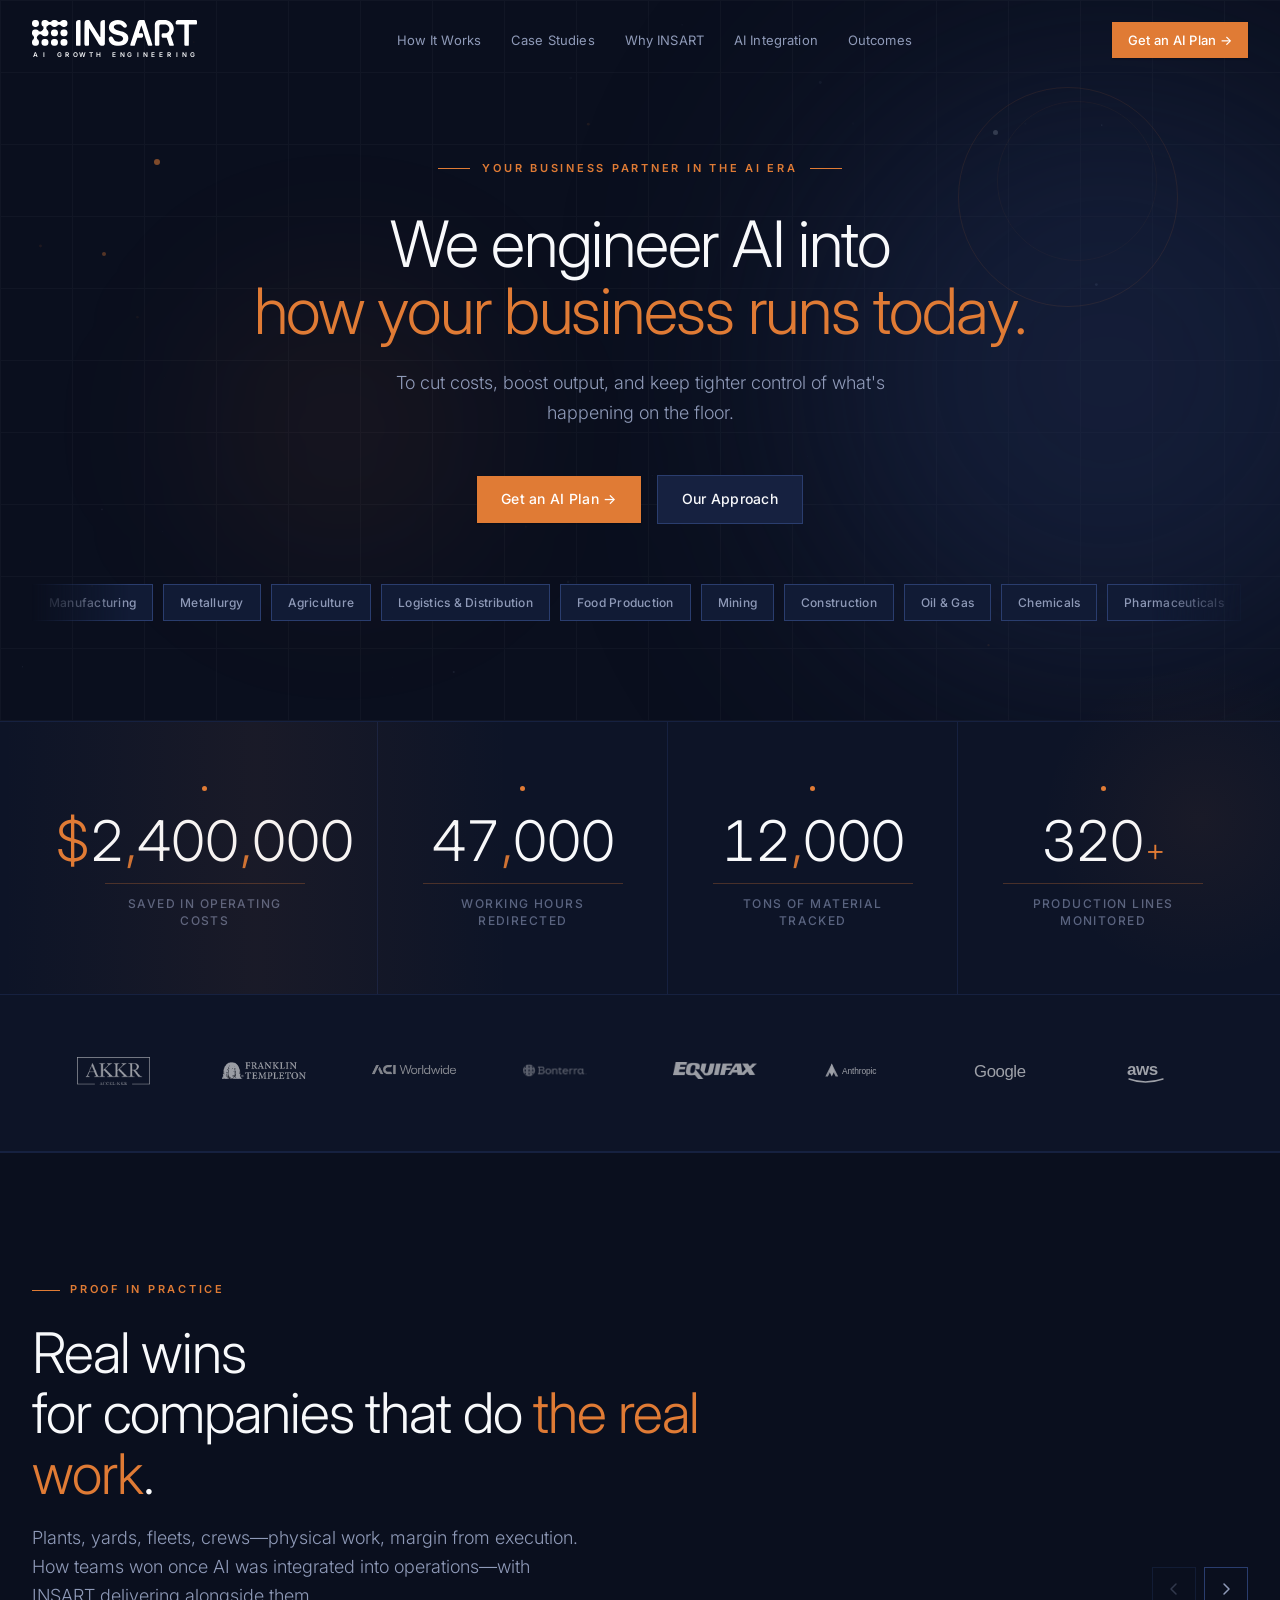
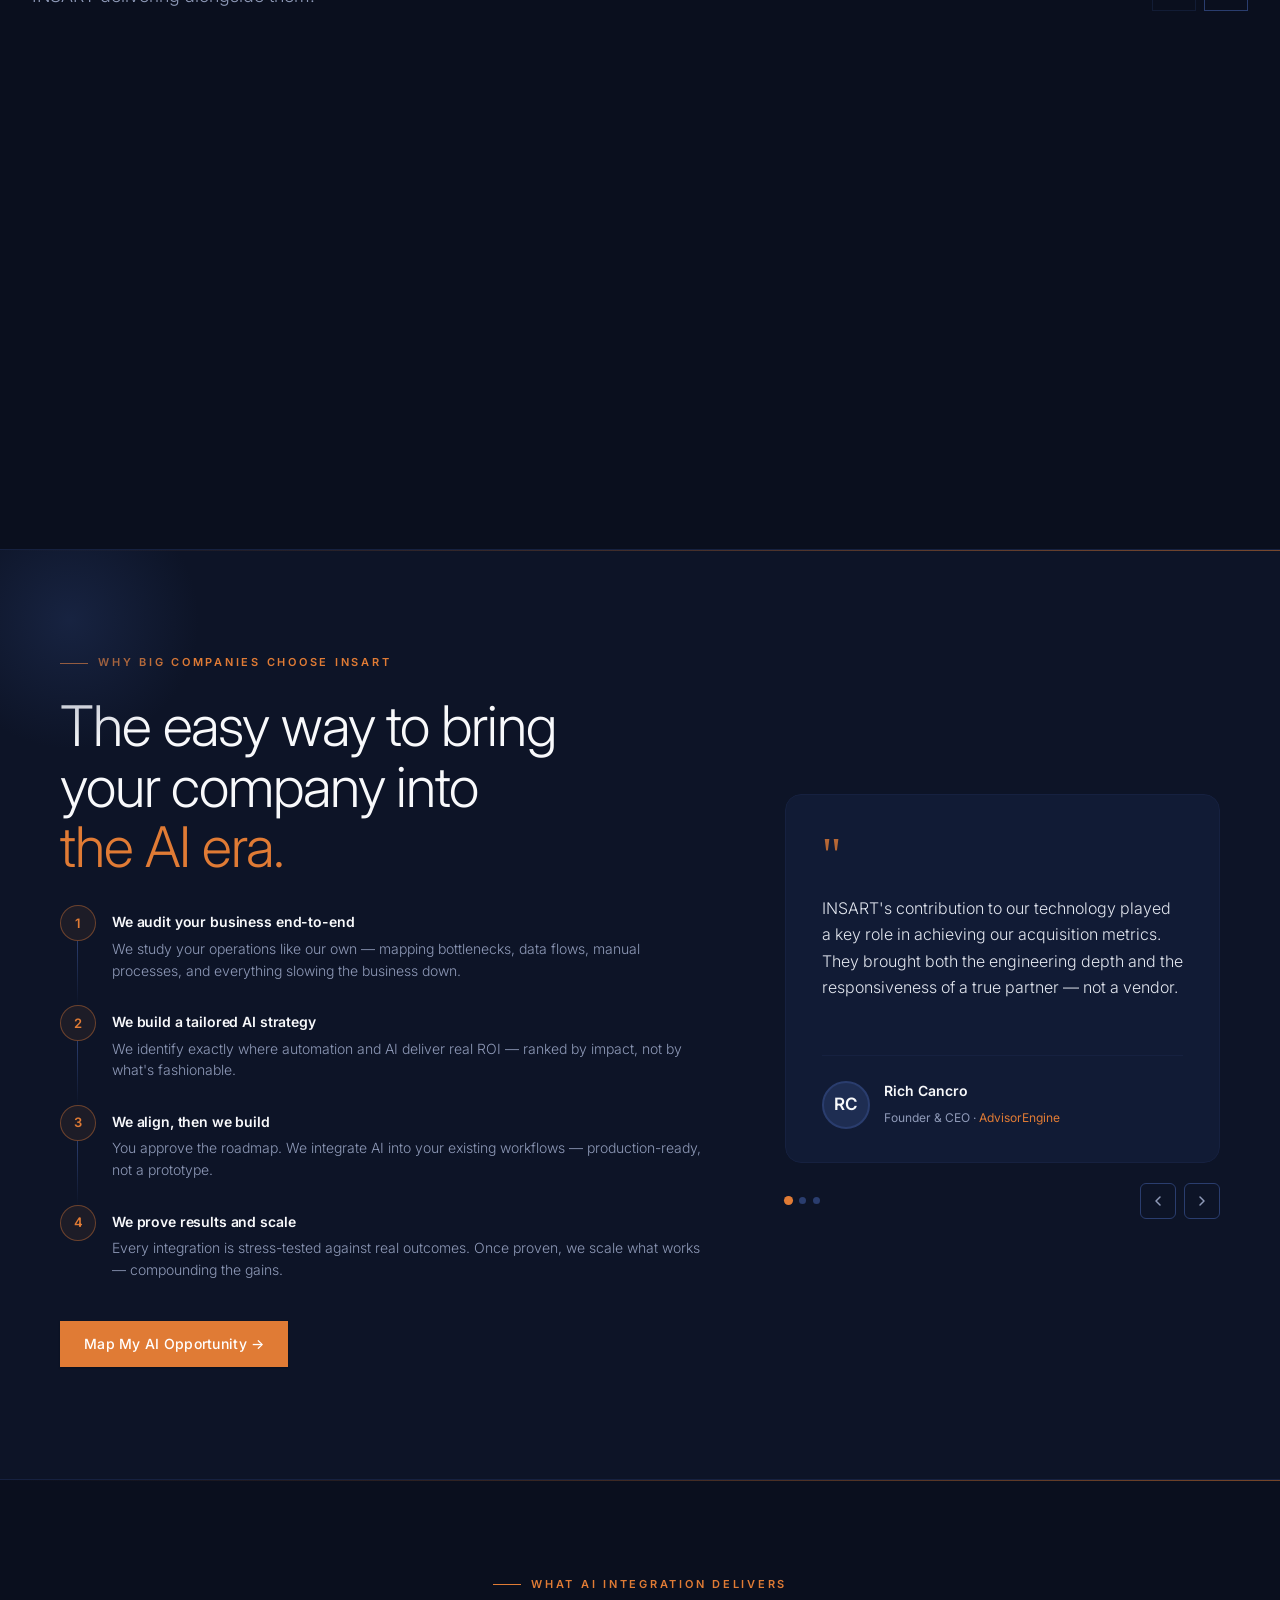
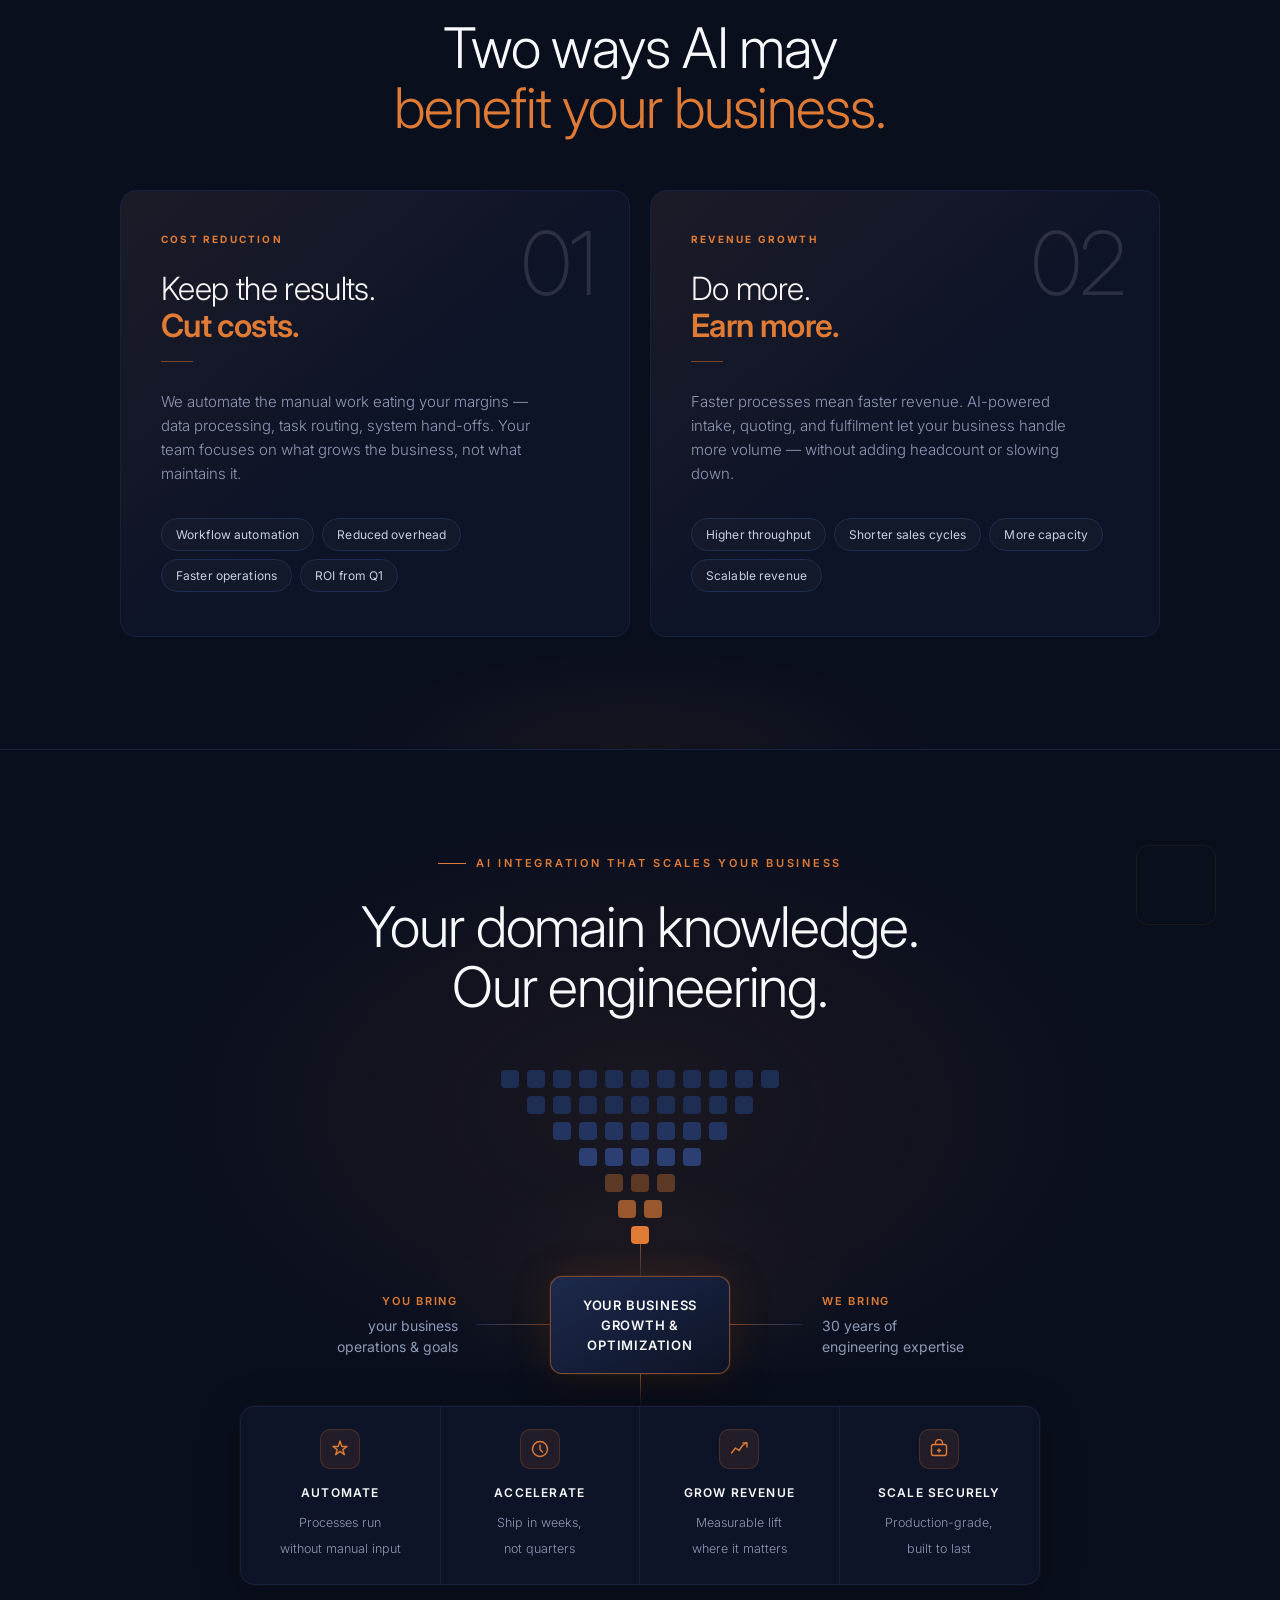
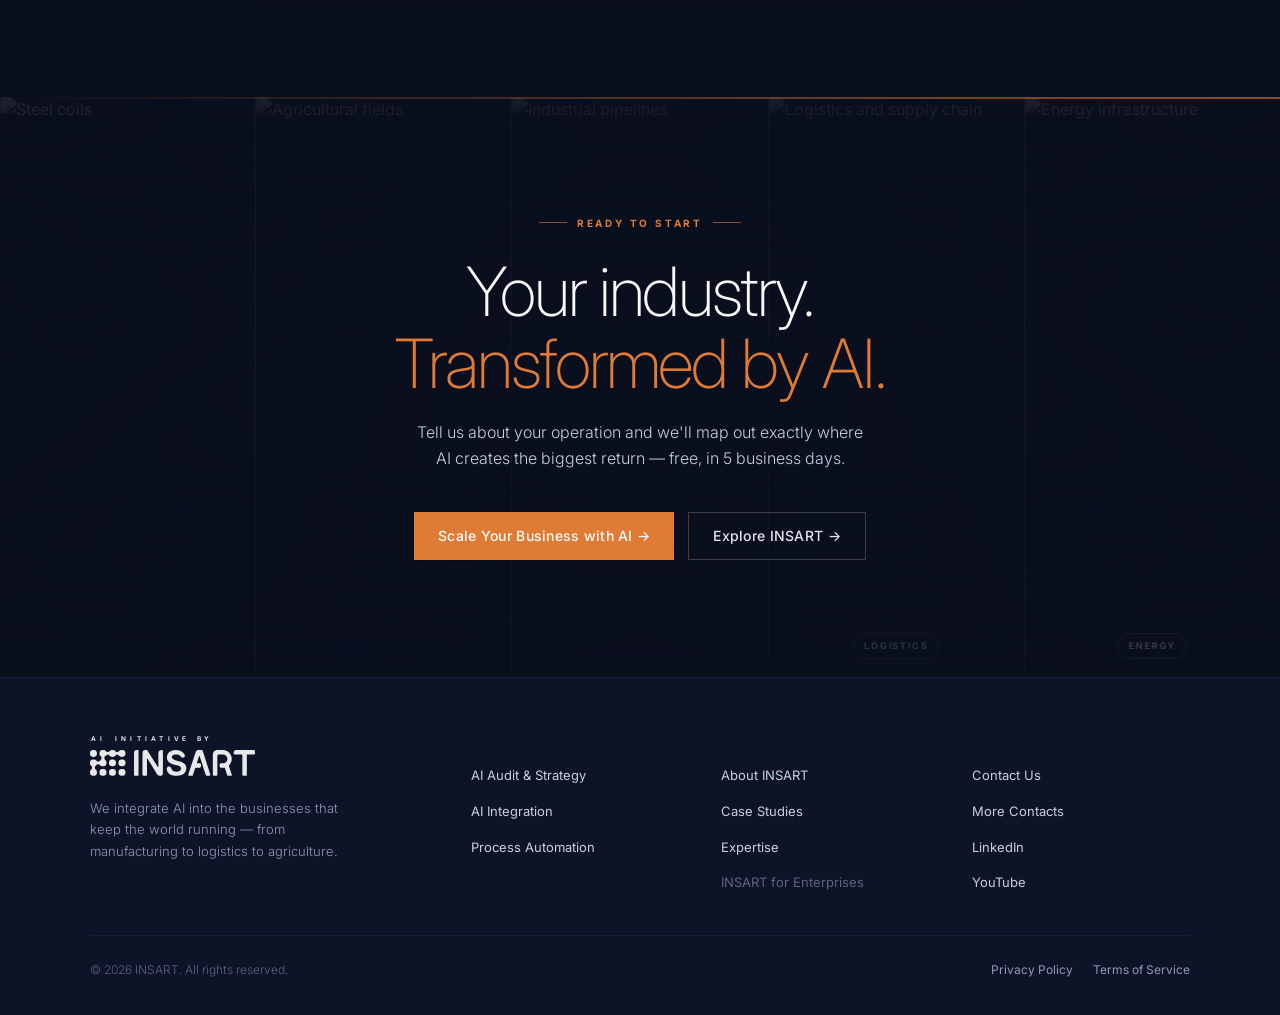
==== index.html @ f6f26511 "Point canonical, Open Graph, Twitter, and llms.txt URLs at Vercel production. Co-authored-by: Cursor" ====
<!DOCTYPE html>
<html lang="en">
<head>
  <meta charset="UTF-8"/>
  <meta name="viewport" content="width=device-width,initial-scale=1.0,viewport-fit=cover"/>
  <meta name="description" content="INSART AI Growth Engineering identifies exactly where AI pays for itself in your operation and builds it. Free 4-page proposal in 5 business days."/>
  <title>INSART AI Growth Engineering — AI Integration for Industrial Businesses</title>
  <!-- Social / SEO: canonical and og:image match current production host (update if you add a custom domain). -->
  <link rel="canonical" href="https://ai-practice-kohl.vercel.app/"/>
  <meta name="theme-color" content="#0a0f1e"/>
  <meta property="og:type" content="website"/>
  <meta property="og:site_name" content="INSART"/>
  <meta property="og:locale" content="en_US"/>
  <meta property="og:url" content="https://ai-practice-kohl.vercel.app/"/>
  <meta property="og:title" content="INSART AI Growth Engineering — AI Integration for Industrial Businesses"/>
  <meta property="og:description" content="INSART AI Growth Engineering identifies exactly where AI pays for itself in your operation and builds it. Free 4-page proposal in 5 business days."/>
  <meta property="og:image" content="https://ai-practice-kohl.vercel.app/og-ai-practice.png"/>
  <meta property="og:image:width" content="1200"/>
  <meta property="og:image:height" content="630"/>
  <meta property="og:image:alt" content="INSART AI Growth Engineering — industrial AI integration"/>
  <meta name="twitter:card" content="summary_large_image"/>
  <meta name="twitter:site" content="@insart_io"/>
  <meta name="twitter:title" content="INSART AI Growth Engineering — AI Integration for Industrial Businesses"/>
  <meta name="twitter:description" content="INSART AI Growth Engineering identifies exactly where AI pays for itself in your operation and builds it. Free 4-page proposal in 5 business days."/>
  <meta name="twitter:image" content="https://ai-practice-kohl.vercel.app/og-ai-practice.png"/>
  <meta name="twitter:image:alt" content="INSART AI Growth Engineering — industrial AI integration"/>
  <link rel="alternate" href="llms.txt" type="text/plain" title="INSART AI — llms.txt"/>

  <link rel="preconnect" href="https://fonts.googleapis.com"/>
  <link rel="preconnect" href="https://fonts.gstatic.com" crossorigin/>
  <link href="https://fonts.googleapis.com/css2?family=Inter:wght@300;400;500;600;700&display=swap" rel="stylesheet"/>

  <style>
    /* ─── TOKENS (exact insart-enterprise values) ─── */
    :root {
      --bg:         #0a0f1e;   /* navy-950 */
      --bg2:        #0d1427;   /* navy-900  — panels, header, credibility bg */
      --bg3:        #111b35;   /* navy-800  — hover surfaces */
      --n700:       #162140;   /* navy-700  — borders / dividers */
      --n600:       #1e2d52;
      --n500:       #2a3d6e;
      --s50:        #f8f9fb;   /* text primary */
      --s200:       #e2e6ef;
      --s300:       #c8d0e0;   /* text secondary warm */
      --s400:       #8f9ab8;   /* text secondary */
      --s500:       #5a6480;   /* text dim */
      --accent:     #e07b35;
      --accent-lt:  #f09050;
      --accent-md:  #c86a20;
      --font:       'Inter', -apple-system, BlinkMacSystemFont, 'Segoe UI', sans-serif;
    }

    *, *::before, *::after { box-sizing: border-box; margin: 0; padding: 0; }
    html {
      scroll-behavior: smooth;
      overflow-x: hidden;
    }

    body {
      background: var(--bg);
      color: var(--s50);
      font-family: var(--font);
      overflow-x: hidden;
      -webkit-font-smoothing: antialiased;
      -moz-osx-font-smoothing: grayscale;
      line-height: 1.6;
    }

    ::selection { background: rgba(224,123,53,0.25); color: var(--s50); }

    ::-webkit-scrollbar { width: 6px; }
    ::-webkit-scrollbar-track { background: var(--bg); }
    ::-webkit-scrollbar-thumb { background: var(--n500); border-radius: 3px; }
    ::-webkit-scrollbar-thumb:hover { background: var(--accent); }

    /* ─── HEADER ─── */
    .header {
      position: fixed;
      top: 0; left: 0; right: 0;
      z-index: 50;
      transition: background 0.3s, border-color 0.3s;
      background: transparent;
      border-bottom: 1px solid transparent;
    }

    .header.scrolled {
      background: rgba(10,15,30,0.95);
      backdrop-filter: blur(12px);
      -webkit-backdrop-filter: blur(12px);
      border-bottom-color: var(--n700);
    }

    .header-inner {
      max-width: 1280px;
      margin: 0 auto;
      padding: 10px 32px;
      display: flex;
      align-items: center;
      gap: 32px;
      min-height: 80px;
      box-sizing: border-box;
    }

    /* Logo — wordmark + letter-spread tagline */
    .logo {
      display: flex;
      align-items: center;
      text-decoration: none;
      flex-shrink: 0;
    }

    .logo-stack {
      display: flex;
      flex-direction: column;
      align-items: stretch;
      width: fit-content;
      gap: 5px;
      line-height: 1;
    }

    .logo-img {
      display: block;
      height: 26px;
      width: auto;
      /* Slightly wider so the longer tagline has room per column */
      max-width: min(208px, 44vw);
      align-self: flex-start;
    }

    /* One column per letter (+ spacer): even spread across full wordmark width */
    .logo-tagline {
      display: block;
      width: 100%;
      box-sizing: border-box;
      margin: 0;
      padding: 0;
    }

    .logo-tagline-track {
      display: grid;
      grid-template-columns: repeat(21, minmax(0, 1fr));
      width: 100%;
      font-size: 6.5px;
      font-weight: 600;
      color: var(--s50);
      text-transform: uppercase;
      line-height: 1.2;
      align-items: center;
      min-height: 10px;
    }

    .logo-tagline-track > span {
      display: flex;
      justify-content: center;
      align-items: center;
      min-width: 0;
      font-size: inherit;
      font-weight: inherit;
      color: inherit;
      letter-spacing: 0;
    }

    .logo-tagline-track .logo-tag-spacer {
      pointer-events: none;
    }

    /* Nav */
    .nav-links {
      display: flex;
      align-items: center;
      flex: 1;
      justify-content: center;
      gap: 2px;
    }

    .nav-links a {
      padding: 6px 14px;
      font-size: 13px;
      font-weight: 400;
      color: var(--s400);
      text-decoration: none;
      transition: color 0.15s;
      letter-spacing: 0.01em;
    }

    .nav-links a:hover { color: var(--s50); }

    .nav-actions {
      display: flex;
      align-items: center;
      gap: 12px;
      flex-shrink: 0;
    }

    /* Buttons — exact enterprise Button.tsx */
    .btn-primary {
      display: inline-flex;
      align-items: center;
      justify-content: center;
      gap: 8px;
      padding: 12px 24px;
      background: var(--accent);
      color: #fff;
      font-size: 14px;
      font-weight: 500;
      letter-spacing: 0.02em;
      text-decoration: none;
      border: none;
      cursor: pointer;
      transition: background 0.2s;
      box-shadow: 0 1px 2px rgba(0,0,0,0.3);
      font-family: var(--font);
    }

    .btn-primary:hover { background: var(--accent-lt); }
    .btn-primary:active { background: var(--accent-md); }

    .btn-ghost {
      display: inline-flex;
      align-items: center;
      justify-content: center;
      gap: 8px;
      padding: 12px 24px;
      background: transparent;
      color: var(--s200);
      font-size: 14px;
      font-weight: 500;
      letter-spacing: 0.02em;
      text-decoration: none;
      border: 1px solid rgba(255,255,255,0.2);
      border-radius: inherit;
      cursor: pointer;
      transition: border-color 0.2s, color 0.2s, background 0.2s;
      font-family: var(--font);
    }

    .btn-ghost:hover {
      border-color: var(--accent);
      color: var(--accent);
      background: rgba(224,123,53,0.06);
    }

    .btn-secondary {
      display: inline-flex;
      align-items: center;
      justify-content: center;
      gap: 8px;
      padding: 12px 24px;
      background: var(--n700);
      color: var(--s50);
      font-size: 14px;
      font-weight: 500;
      letter-spacing: 0.02em;
      text-decoration: none;
      border: 1px solid var(--n500);
      cursor: pointer;
      transition: background 0.2s, border-color 0.2s;
      font-family: var(--font);
    }

    .btn-secondary:hover { background: var(--n600); border-color: #3a4d8e; }

    .btn-sm { padding: 8px 16px; font-size: 13px; }

    /* ─── HERO ─── */
    .hero {
      position: relative;
      overflow: hidden;
      padding: 160px 32px 0;
      text-align: center;
    }

    /* Subtle grid overlay — exact Hero.tsx pattern */
    .hero-grid {
      position: absolute;
      inset: 0;
      pointer-events: none;
      opacity: 0.03;
      background-image:
        linear-gradient(rgba(255,255,255,1) 1px, transparent 1px),
        linear-gradient(90deg, rgba(255,255,255,1) 1px, transparent 1px);
      background-size: 72px 72px;
    }

    /* Soft glow blobs */
    .hero-glow-1 {
      position: absolute;
      top: 10%;
      right: -10%;
      width: 600px;
      height: 600px;
      background: rgba(30,45,82,0.5);
      border-radius: 50%;
      filter: blur(120px);
      pointer-events: none;
    }

    .hero-glow-2 {
      position: absolute;
      bottom: 20%;
      left: 15%;
      width: 300px;
      height: 300px;
      background: rgba(224,123,53,0.06);
      border-radius: 50%;
      filter: blur(80px);
      pointer-events: none;
    }

    .hero-content {
      position: relative;
      max-width: 1280px;
      margin: 0 auto;
    }

    /* Eyebrow — exact enterprise SectionHeader pattern */
    .eyebrow-row {
      display: flex;
      align-items: center;
      justify-content: center;
      gap: 12px;
      margin-bottom: 32px;
    }

    .eyebrow-rule {
      width: 32px;
      height: 1px;
      background: var(--accent);
      flex-shrink: 0;
    }

    .eyebrow-text {
      font-size: 11px;
      font-weight: 600;
      letter-spacing: 0.25em;
      text-transform: uppercase;
      color: var(--accent);
    }

    /* H1 — exact Hero.tsx h1 pattern */
    .hero-h1 {
      font-size: clamp(40px, 5.5vw, 64px);
      font-weight: 300;
      line-height: 1.05;
      letter-spacing: -0.02em;
      color: var(--s50);
      max-width: 900px;
      margin: 0 auto 24px;
    }

    .hero-h1 .accent-word {
      color: var(--accent);
      font-weight: 300;
    }

    .hero-sub-large {
      font-size: 18px;
      font-weight: 300;
      color: var(--s400);
      max-width: 520px;
      margin: 0 auto 48px;
      line-height: 1.65;
    }

    .hero-sub-small {
      font-size: 13px;
      color: var(--s500);
      margin-bottom: 40px;
    }

    .hero-ctas {
      display: flex;
      align-items: center;
      justify-content: center;
      gap: 16px;
      margin-bottom: 56px;
      flex-wrap: wrap;
    }

    /* Industry marquee — auto-scrolling chip row (avoid 100vw + scrollbar horizontal overflow) */
    .pills-marquee {
      position: relative;
      width: 100%;
      max-width: 100%;
      margin-left: 0;
      margin-right: 0;
      overflow: hidden;
      margin-bottom: 96px;
      padding: 4px 0;
      mask-image: linear-gradient(to right, transparent 0, black 8%, black 92%, transparent 100%);
      -webkit-mask-image: linear-gradient(to right, transparent 0, black 8%, black 92%, transparent 100%);
    }

    .pills-track {
      display: flex;
      gap: 10px;
      width: max-content;
      animation: marquee 60s linear infinite;
    }

    .pills-marquee:hover .pills-track {
      animation-play-state: paused;
    }

    @keyframes marquee {
      from { transform: translateX(0); }
      to   { transform: translateX(-50%); }
    }

    .pill {
      display: inline-flex;
      align-items: center;
      padding: 8px 16px;
      font-size: 12px;
      font-weight: 500;
      letter-spacing: 0.02em;
      color: var(--s400);
      background: var(--bg3);
      border: 1px solid var(--n500);
      text-decoration: none;
      cursor: pointer;
      white-space: nowrap;
      flex-shrink: 0;
      transition: color 0.15s, border-color 0.15s, background 0.15s;
    }

    .pill:hover {
      color: var(--s50);
      border-color: var(--accent);
      background: rgba(224,123,53,0.06);
    }

    /* ─── CREDIBILITY / STATS STRIP ─── */
    .stats-strip {
      border-top: 1px solid var(--n700);
      border-bottom: 1px solid var(--n700);
      background: var(--bg2);
      position: relative;
    }

    .stats-inner {
      max-width: 1280px;
      margin: 0 auto;
      padding: 0 32px;
      display: grid;
      grid-template-columns: repeat(4, 1fr);
    }

    .stat-cell {
      padding: 64px 24px;
      display: flex;
      flex-direction: column;
      align-items: center;
      text-align: center;
      gap: 14px;
      border-right: 1px solid var(--n700);
    }

    .stat-cell:last-child { border-right: none; }

    .stat-number {
      font-size: 56px;
      font-weight: 300;
      letter-spacing: -0.035em;
      color: var(--s50);
      line-height: 1;
      font-variant-numeric: tabular-nums;
      display: inline-flex;
      align-items: baseline;
    }

    .stat-currency {
      color: var(--accent);
      font-weight: 300;
      margin-right: 2px;
    }

    .stat-value .stat-sep {
      color: var(--accent);
      font-weight: 300;
      opacity: 0.92;
    }

    .stat-unit {
      font-size: 32px;
      font-weight: 300;
      color: var(--accent);
      margin-left: 2px;
      letter-spacing: 0;
    }

    .stat-label {
      font-size: 12px;
      font-weight: 500;
      letter-spacing: 0.12em;
      text-transform: uppercase;
      color: var(--s500);
      max-width: 200px;
      line-height: 1.4;
      padding-top: 12px;
      border-top: 1px solid rgba(224, 123, 53, 0.28);
    }

    /* ─── PARTNERS STRIP ─── */
    .partners {
      border-bottom: 1px solid var(--n700);
      background: var(--bg2);
    }

    .partners-inner {
      max-width: 1280px;
      margin: 0 auto;
      /* Extra horizontal padding so the row doesn’t feel edge‑locked */
      padding: 48px clamp(28px, 5vw, 56px) 52px;
      display: grid;
      grid-template-columns: repeat(8, minmax(0, 1fr));
      align-items: center;
      justify-items: stretch;
      /* Wider gaps: equal columns get tight fast; spacing is part of the rhythm */
      column-gap: clamp(20px, 2.8vw, 44px);
      row-gap: 32px;
    }

    /* Equal slots: same outer box; inner padding = consistent “air” around every mark */
    .partner-logo {
      width: 100%;
      max-width: none;
      min-height: 52px;
      height: auto;
      padding: 14px clamp(10px, 1.2vw, 18px);
      display: flex;
      align-items: center;
      justify-content: center;
      opacity: 0.6;
      transition: opacity 0.2s;
      min-width: 0;
      box-sizing: border-box;
    }

    .partner-logo:hover { opacity: 1; }

    .partner-logo svg,
    .partner-logo img {
      display: block;
      max-height: 28px;
      width: auto;
      /* Cap width so wide marks don’t eat the whole column; keeps spacing even */
      max-width: min(200px, 100%);
      height: auto;
      object-fit: contain;
      flex-shrink: 0;
    }

    /* Real PNG logos — composite onto dark bg with detail preserved */
    .partner-logo img {
      mix-blend-mode: screen;
      filter: brightness(1.5) contrast(0.95);
    }

    /* ─── TESTIMONIALS ─── */
    .testimonials {
      padding: 96px 32px 112px;
      background: var(--bg2);
      border-top: 1px solid var(--n700);
    }

    .testimonials-inner {
      max-width: 1160px;
      margin: 0 auto;
      display: grid;
      grid-template-columns: minmax(0, 3fr) minmax(0, 2fr);
      gap: 72px;
      align-items: center;
    }

    /* Left: value proposition */
    .testi-left { min-width: 0; }

    /* Right: slider */

    .testi-steps {
      list-style: none;
      margin: 28px 0 40px;
      padding: 0;
      display: flex;
      flex-direction: column;
      gap: 0;
      position: relative;
    }

    .testi-step {
      display: flex;
      align-items: flex-start;
      gap: 16px;
      position: relative;
      padding-bottom: 24px;
    }

    .testi-step:last-child { padding-bottom: 0; }

    /* Vertical connector between steps */
    .testi-step:not(:last-child)::after {
      content: "";
      position: absolute;
      left: 17px;
      top: 36px;
      bottom: 0;
      width: 1px;
      background: linear-gradient(to bottom, var(--n500), transparent);
    }

    .testi-step-num {
      flex-shrink: 0;
      width: 36px;
      height: 36px;
      border-radius: 50%;
      border: 1px solid rgba(224,123,53,0.4);
      background: rgba(224,123,53,0.08);
      display: flex;
      align-items: center;
      justify-content: center;
      font-size: 13px;
      font-weight: 600;
      color: var(--accent);
      line-height: 1;
      flex-shrink: 0;
    }

    .testi-step-body { padding-top: 6px; }

    .testi-step-body strong {
      display: block;
      font-size: 14px;
      font-weight: 600;
      color: var(--s50);
      margin-bottom: 4px;
      letter-spacing: -0.01em;
    }

    .testi-step-body p {
      margin: 0;
      font-size: 14px;
      font-weight: 300;
      line-height: 1.55;
      color: var(--s400);
    }

    .testi-right {
      position: relative;
      min-width: 0;
    }

    .testi-track-wrap {
      overflow: hidden;
      border-radius: 16px;
    }

    .testi-track {
      display: flex;
      transition: transform 0.5s cubic-bezier(0.4, 0, 0.2, 1);
    }

    .testi-slide {
      flex: 0 0 100%;
      padding: 36px 36px 32px;
      background: var(--bg3);
      border: 1px solid var(--n700);
      border-radius: 16px;
      box-sizing: border-box;
      display: flex;
      flex-direction: column;
      gap: 0;
    }

    .testi-quote-mark {
      font-size: 48px;
      line-height: 1;
      color: var(--accent);
      font-family: Georgia, serif;
      margin-bottom: 16px;
      opacity: 0.8;
    }

    .testi-quote {
      font-size: 16px;
      font-weight: 300;
      line-height: 1.65;
      color: var(--s200);
      margin: 0 0 28px;
    }

    .testi-author {
      display: flex;
      align-items: center;
      gap: 14px;
      margin-top: auto;
      padding-top: 24px;
      border-top: 1px solid var(--n700);
    }

    .testi-avatar {
      width: 48px;
      height: 48px;
      border-radius: 50%;
      flex-shrink: 0;
      background: var(--n600);
      display: flex;
      align-items: center;
      justify-content: center;
      font-size: 17px;
      font-weight: 600;
      color: var(--s50);
      letter-spacing: 0;
      overflow: hidden;
      border: 2px solid var(--n500);
    }

    .testi-avatar img {
      width: 100%;
      height: 100%;
      object-fit: cover;
      display: block;
      border-radius: 50%;
    }

    .testi-author-info strong {
      display: block;
      font-size: 14px;
      font-weight: 600;
      color: var(--s50);
      margin-bottom: 2px;
    }

    .testi-author-info span {
      font-size: 12px;
      color: var(--s400);
    }

    .testi-author-info em {
      font-style: normal;
      color: var(--accent);
    }

    /* Dots + arrows */
    .testi-controls {
      display: flex;
      align-items: center;
      justify-content: space-between;
      margin-top: 20px;
    }

    .testi-dots {
      display: flex;
      gap: 7px;
    }

    .testi-dot {
      width: 7px;
      height: 7px;
      border-radius: 50%;
      background: var(--n500);
      border: none;
      padding: 0;
      cursor: pointer;
      transition: background 0.2s, transform 0.2s;
    }

    .testi-dot.active {
      background: var(--accent);
      transform: scale(1.3);
    }

    .testi-arrows {
      display: flex;
      gap: 8px;
    }

    .testi-arrow {
      width: 36px;
      height: 36px;
      border: 1px solid var(--n500);
      background: transparent;
      color: var(--s400);
      border-radius: 6px;
      cursor: pointer;
      display: flex;
      align-items: center;
      justify-content: center;
      transition: border-color 0.2s, color 0.2s, background 0.2s;
      font-family: inherit;
    }

    .testi-arrow:hover {
      border-color: var(--accent);
      color: var(--accent);
      background: rgba(224,123,53,0.06);
    }

    @media (max-width: 860px) {
      .testimonials-inner {
        grid-template-columns: 1fr;
        gap: 52px;
      }
    }

    @media (max-width: 600px) {
      .testimonials { padding: 72px 20px 88px; }
      .testi-slide { padding: 24px 22px 22px; }
      .testi-quote { font-size: 15px; }
    }

    /* ─── TWO OUTCOMES ─── */
    .two-outcomes {
      padding: 96px 32px 112px;
      background: var(--bg);
      border-top: 1px solid var(--n700);
    }

    .two-outcomes-inner {
      max-width: 1040px;
      margin: 0 auto;
    }

    .two-outcomes-head {
      margin-bottom: 52px;
    }

    .two-outcomes-head .section-eyebrow {
      display: flex;
      justify-content: center;
    }

    .two-outcomes-head .section-h2 {
      text-align: center;
      max-width: 100%;
    }

    .two-outcomes-cards {
      display: grid;
      grid-template-columns: 1fr 1fr;
      gap: 20px;
    }

    .oc-card {
      padding: 40px 40px 44px;
      border: 1px solid var(--n700);
      border-radius: 16px;
      background: var(--bg2);
      display: flex;
      flex-direction: column;
      gap: 0;
      position: relative;
      overflow: hidden;
      transition: border-color 0.25s;
    }

    .oc-card::before {
      content: "";
      position: absolute;
      inset: 0;
      background: linear-gradient(140deg, rgba(224,123,53,0.07) 0%, transparent 55%);
      pointer-events: none;
    }

    .oc-card:hover { border-color: rgba(224,123,53,0.4); }

    .oc-kicker {
      font-size: 10px;
      font-weight: 700;
      letter-spacing: 0.22em;
      text-transform: uppercase;
      color: var(--accent);
      margin-bottom: 24px;
    }

    .oc-num {
      font-size: clamp(56px, 7vw, 88px);
      font-weight: 200;
      line-height: 1;
      letter-spacing: -0.04em;
      color: var(--s50);
      margin-bottom: 20px;
      opacity: 0.12;
      position: absolute;
      top: 28px;
      right: 36px;
    }

    .oc-headline {
      font-size: clamp(24px, 2.6vw, 32px);
      font-weight: 300;
      line-height: 1.15;
      letter-spacing: -0.02em;
      color: var(--s50);
      margin-bottom: 16px;
    }

    .oc-headline strong {
      font-weight: 600;
      color: var(--accent);
    }

    .oc-sub {
      font-size: 15px;
      font-weight: 300;
      line-height: 1.6;
      color: var(--s400);
      margin-bottom: 32px;
      max-width: 380px;
    }

    .oc-tags {
      display: flex;
      flex-wrap: wrap;
      gap: 8px;
      margin-top: auto;
    }

    .oc-tag {
      padding: 6px 14px;
      border: 1px solid var(--n600);
      border-radius: 100px;
      font-size: 12px;
      font-weight: 400;
      color: var(--s300);
      letter-spacing: 0.01em;
      background: rgba(255,255,255,0.02);
    }

    .oc-divider {
      width: 32px;
      height: 1px;
      background: var(--accent);
      opacity: 0.5;
      margin-bottom: 28px;
    }

    @media (max-width: 760px) {
      .two-outcomes-cards { grid-template-columns: 1fr; }
      .two-outcomes { padding: 72px 20px 88px; }
      .oc-card { padding: 32px 28px 36px; }
      .oc-num { font-size: 64px; top: 20px; right: 24px; }
    }

    /* ─── OUTCOMES PYRAMID ─── */
    .powerhouse {
      position: relative;
      padding: 96px 32px 112px;
      background: var(--bg);
      border-top: 1px solid var(--n700);
      overflow: hidden;
    }

    /* deep orange glow centred behind the pyramid */
    .powerhouse::before {
      content: "";
      position: absolute;
      inset: 0;
      background:
        radial-gradient(ellipse 60% 50% at 50% 38%, rgba(224, 123, 53, 0.08) 0%, transparent 62%),
        radial-gradient(ellipse 30% 20% at 50% 56%, rgba(224, 123, 53, 0.06) 0%, transparent 55%);
      pointer-events: none;
    }

    .powerhouse-inner {
      position: relative;
      max-width: 860px;
      margin: 0 auto;
      text-align: center;
    }

    .powerhouse-h1 {
      font-size: clamp(36px, 4.5vw, 56px);
      font-weight: 300;
      line-height: 1.08;
      letter-spacing: -0.02em;
      color: var(--s50);
      margin: 0 auto 52px;
      max-width: 22ch;
    }

    .powerhouse-h1 .ph-accent {
      color: var(--accent);
      font-weight: 300;
    }

    /* Inverted pyramid — large visible cells */
    .pyramid {
      display: flex;
      flex-direction: column;
      align-items: center;
      gap: 8px;
      margin: 0 auto 0;
      user-select: none;
    }

    .pyramid-row {
      display: flex;
      justify-content: center;
      gap: 8px;
    }

    .pyramid-cell {
      width: 18px;
      height: 18px;
      border-radius: 4px;
      flex-shrink: 0;
      animation: pyramid-twinkle 3s ease-in-out infinite;
      animation-delay: var(--ad, 0s);
    }

    @keyframes pyramid-twinkle {
      0%, 100% {
        opacity: 0.28;
        transform: scale(1);
        box-shadow: none;
      }
      50% {
        opacity: 1;
        transform: scale(1.12);
        box-shadow: 0 0 16px rgba(224, 123, 53, 0.45), 0 0 4px rgba(224, 123, 53, 0.2);
      }
    }

    /* row 1 (widest, top) → row 7 (single cell, orange) — gradient navy→orange */
    .pyramid-row:nth-child(1) .pyramid-cell { background: var(--n600); }
    .pyramid-row:nth-child(2) .pyramid-cell { background: #1e2d52; }
    .pyramid-row:nth-child(3) .pyramid-cell { background: #243460; }
    .pyramid-row:nth-child(4) .pyramid-cell { background: #2c3f72; }
    .pyramid-row:nth-child(5) .pyramid-cell { background: rgba(224, 123, 53, 0.35); }
    .pyramid-row:nth-child(6) .pyramid-cell { background: rgba(224, 123, 53, 0.65); }
    .pyramid-row:nth-child(7) .pyramid-cell { background: var(--accent); }

    /* vertical connector from single cell into hub */
    .pyr-connector {
      width: 1px;
      height: 32px;
      background: linear-gradient(to bottom, var(--accent), var(--n500));
      margin: 0 auto;
      opacity: 0.55;
    }

    /* Hub — reference layout: left · ── · node · ── · right + vertical below */
    .hub-ref {
      max-width: 800px;
      margin: 0 auto;
    }

    .hub-upper {
      display: flex;
      align-items: center;
      justify-content: center;
      gap: 0;
    }

    /* Left / right labels */
    .hub-text {
      margin: 0;
      flex: 1 1 0;
      min-width: 120px;
      font-size: 14px;
      font-weight: 400;
      line-height: 1.5;
      color: var(--s400);
    }

    .hub-text--l { text-align: right; padding-right: 20px; }
    .hub-text--r { text-align: left;  padding-left:  20px; }

    .hub-text strong {
      display: block;
      font-size: 11px;
      font-weight: 600;
      letter-spacing: 0.16em;
      text-transform: uppercase;
      color: var(--accent);
      margin-bottom: 5px;
    }

    /* Connector lines — flex-grow so they fill remaining space evenly */
    .hub-h {
      flex: 1 1 0;
      max-width: 72px;
      height: 1px;
      background: linear-gradient(90deg, var(--n600), rgba(224,123,53,0.5));
    }

    .hub-h--r {
      background: linear-gradient(90deg, rgba(224,123,53,0.5), var(--n600));
    }

    /* Center node — generous padding, orange-bordered, fits multi-line text */
    .hub-node {
      flex: 0 0 auto;
      padding: 18px 28px;
      border-radius: 12px;
      border: 1px solid rgba(224, 123, 53, 0.5);
      background: linear-gradient(150deg, rgba(30, 42, 78, 0.98) 0%, rgba(13, 20, 39, 0.98) 100%);
      box-shadow:
        0 0 0 1px rgba(224, 123, 53, 0.08),
        0 0 40px rgba(224, 123, 53, 0.16),
        0 12px 40px rgba(0, 0, 0, 0.45);
      font-size: 13px;
      font-weight: 600;
      letter-spacing: 0.06em;
      text-transform: uppercase;
      color: var(--s50);
      line-height: 1.55;
      text-align: center;
      white-space: normal;
      min-width: 180px;
    }

    .hub-lower {
      display: flex;
      flex-direction: column;
      align-items: center;
    }

    .hub-v {
      width: 1px;
      height: 32px;
      background: linear-gradient(to bottom, rgba(224,123,53,0.55), transparent);
      flex-shrink: 0;
    }

    /* Bottom outcomes strip */
    .hub-outcomes-strip {
      display: grid;
      grid-template-columns: repeat(4, 1fr);
      gap: 0;
      width: 100%;
      border: 1px solid var(--n700);
      border-radius: 14px;
      overflow: hidden;
      background: var(--bg2);
      box-shadow: 0 8px 40px rgba(0,0,0,0.28), 0 0 0 1px rgba(224,123,53,0.04);
    }

    .hub-oc {
      padding: 22px 18px 24px;
      text-align: center;
      border-right: 1px solid var(--n700);
      transition: background 0.2s;
      position: relative;
    }

    .hub-oc:last-child { border-right: none; }

    .hub-oc::before {
      content: "";
      position: absolute;
      inset: 0;
      background: linear-gradient(160deg, rgba(224,123,53,0.07) 0%, transparent 60%);
      opacity: 0;
      transition: opacity 0.25s;
      pointer-events: none;
    }

    .hub-oc:hover::before { opacity: 1; }

    .hub-oc-icon {
      display: flex;
      align-items: center;
      justify-content: center;
      width: 40px;
      height: 40px;
      border-radius: 10px;
      background: rgba(224,123,53,0.1);
      border: 1px solid rgba(224,123,53,0.2);
      margin: 0 auto 14px;
      flex-shrink: 0;
    }

    .hub-oc-icon svg {
      width: 20px;
      height: 20px;
      display: block;
    }

    .hub-oc strong {
      display: block;
      font-size: 12px;
      font-weight: 600;
      letter-spacing: 0.1em;
      text-transform: uppercase;
      color: var(--s50);
      margin-bottom: 7px;
    }

    .hub-oc span {
      font-size: 12.5px;
      font-weight: 300;
      line-height: 1.45;
      color: var(--s400);
    }

    @media (max-width: 780px) {
      .hub-outcomes-strip {
        grid-template-columns: repeat(2, 1fr);
      }

      .hub-oc:nth-child(2) { border-right: none; }
      .hub-oc:nth-child(3),
      .hub-oc:nth-child(4) { border-top: 1px solid var(--n700); }
    }

    @media (max-width: 440px) {
      .hub-outcomes-strip {
        grid-template-columns: 1fr;
      }

      .hub-oc { border-right: none; border-bottom: 1px solid var(--n700); }
      .hub-oc:last-child { border-bottom: none; }
    }

    @media (max-width: 680px) {
      .hub-upper {
        flex-wrap: wrap;
        row-gap: 20px;
        justify-content: center;
      }

      .hub-h { display: none; }

      .hub-text {
        flex: 1 1 100%;
        text-align: center !important;
        padding: 0 !important;
      }

      .hub-text--l { order: 1; }
      .hub-text--r { order: 2; }
      .hub-node    { order: 3; flex: 0 0 auto; min-width: 0; }

    }

    @media (prefers-reduced-motion: reduce) {
      .pyramid-cell {
        animation: none;
        opacity: 0.85;
      }
      .pyramid-row:nth-child(7) .pyramid-cell { opacity: 1; }
    }

    /* ─── USE CASES ─── */
    .usecases {
      border-top: 1px solid var(--n700);
      padding: 120px 0;
    }

    .usecases-inner {
      max-width: 1280px;
      margin: 0 auto;
      padding: 0 32px;
    }

    .section-eyebrow {
      display: inline-flex;
      align-items: center;
      gap: 10px;
      margin-bottom: 24px;
    }

    .section-eyebrow .rule {
      width: 28px;
      height: 1px;
      background: var(--accent);
    }

    .section-eyebrow .text {
      font-size: 11px;
      font-weight: 600;
      letter-spacing: 0.25em;
      text-transform: uppercase;
      color: var(--accent);
    }

    .section-h2 {
      font-size: clamp(36px, 4.5vw, 56px);
      font-weight: 300;
      line-height: 1.08;
      letter-spacing: -0.02em;
      color: var(--s50);
      margin-bottom: 20px;
      max-width: 760px;
    }

    .section-h2 .accent-word {
      color: var(--accent);
      font-weight: 300;
    }

    .section-sub {
      font-size: 18px;
      font-weight: 300;
      color: var(--s400);
      line-height: 1.6;
      max-width: 560px;
      margin-bottom: 0;
    }

    /* Header row: text on left, carousel controls on right */
    .section-head {
      display: flex;
      align-items: flex-end;
      justify-content: space-between;
      gap: 32px;
      margin-bottom: 48px;
    }

    .section-head-text { flex: 1; max-width: 760px; }

    .carousel-controls {
      display: flex;
      gap: 8px;
      flex-shrink: 0;
    }

    .carousel-btn {
      width: 44px;
      height: 44px;
      background: transparent;
      border: 1px solid var(--n500);
      color: var(--s400);
      cursor: pointer;
      transition: background 0.2s, border-color 0.2s, color 0.2s;
      display: flex;
      align-items: center;
      justify-content: center;
      font-family: inherit;
    }

    .carousel-btn:hover:not(:disabled) {
      background: var(--n700);
      border-color: var(--accent);
      color: var(--accent);
    }

    .carousel-btn:disabled {
      opacity: 0.3;
      cursor: not-allowed;
    }

    .carousel-btn svg { display: block; }

    /* Scrollable track */
    .usecases-track {
      display: flex;
      gap: 16px;
      overflow-x: auto;
      scroll-snap-type: x mandatory;
      scroll-behavior: smooth;
      scrollbar-width: none;
      -ms-overflow-style: none;
      padding-bottom: 4px;
      /* Soft fade on right edge to hint there's more */
      mask-image: linear-gradient(to right, black 0, black 95%, transparent 100%);
      -webkit-mask-image: linear-gradient(to right, black 0, black 95%, transparent 100%);
    }

    .usecases-track::-webkit-scrollbar { display: none; }

    .usecase-card {
      flex: 0 0 340px;
      scroll-snap-align: start;
      background: var(--bg2);
      border: 1px solid var(--n700);
      padding: 0;
      display: flex;
      flex-direction: column;
      overflow: hidden;
      min-height: 0;
      transition: background 0.2s, border-color 0.2s;
      text-decoration: none;
      color: inherit;
    }

    .usecase-card:hover {
      background: var(--bg3);
      border-color: var(--n500);
    }

    .usecase-card:hover .card-visual {
      border-color: var(--n500);
    }

    .usecase-card:hover .card-visual svg {
      opacity: 1;
      transform: translateY(0);
    }

    /* Abstract industry visuals — no stock photos, fast to load */
    .card-visual {
      position: relative;
      height: 112px;
      flex-shrink: 0;
      display: flex;
      align-items: center;
      justify-content: center;
      border-bottom: 1px solid var(--n700);
      background:
        radial-gradient(ellipse 120% 80% at 80% 20%, rgba(224, 123, 53, 0.12), transparent 55%),
        radial-gradient(ellipse 80% 60% at 10% 100%, rgba(30, 45, 82, 0.5), transparent 50%),
        linear-gradient(180deg, var(--bg) 0%, var(--bg2) 100%);
    }

    .card-visual svg {
      width: 86%;
      max-width: 260px;
      height: auto;
      max-height: 76px;
      opacity: 0.88;
      transition: opacity 0.25s, transform 0.25s;
      transform: translateY(2px);
    }

    .card-visual--photo {
      padding: 0;
      overflow: hidden;
    }

    .card-visual--photo img {
      width: 100%;
      height: 100%;
      object-fit: cover;
      object-position: center;
      opacity: 0.88;
      transition: opacity 0.3s, transform 0.45s cubic-bezier(0.22, 1, 0.36, 1);
    }

    .usecase-card:hover .card-visual--photo img {
      opacity: 1;
      transform: scale(1.05);
    }

    .card-content {
      padding: 22px 26px 28px;
      display: flex;
      flex-direction: column;
      gap: 12px;
      flex: 1;
    }

    .card-eyebrow {
      font-size: 11px;
      font-weight: 600;
      letter-spacing: 0.18em;
      text-transform: uppercase;
      color: var(--accent);
    }

    .card-win {
      display: flex;
      flex-direction: column;
      gap: 2px;
      line-height: 1.05;
      font-variant-numeric: tabular-nums;
    }

    .card-win-num {
      font-size: 34px;
      font-weight: 300;
      letter-spacing: -0.025em;
      color: var(--s50);
      line-height: 1;
    }

    .card-win-num .unit {
      font-size: 24px;
      color: var(--accent);
      margin-left: 1px;
    }

    .card-win-sub {
      font-size: 20px;
      font-weight: 300;
      letter-spacing: -0.01em;
      color: var(--s300);
      line-height: 1.1;
    }

    .card-body {
      font-size: 15px;
      font-weight: 300;
      color: var(--s400);
      line-height: 1.55;
      flex: 1;
      margin: 0;
    }

    .card-link {
      font-size: 13px;
      font-weight: 500;
      color: var(--accent);
      text-decoration: none;
      display: inline-flex;
      align-items: center;
      gap: 6px;
      transition: gap 0.15s, color 0.15s;
      width: fit-content;
    }

    .usecase-card:hover .card-link {
      gap: 10px;
      color: var(--accent-lt);
    }

    @media (max-width: 1180px) {
      .partners-inner {
        grid-template-columns: repeat(4, minmax(0, 1fr));
        column-gap: clamp(24px, 3.5vw, 48px);
        row-gap: 36px;
        padding-top: 44px;
        padding-bottom: 48px;
      }
    }

    /* ─── RESPONSIVE ─── */
    @media (max-width: 900px) {
      .nav-links { display: none; }
      .nav-ext { display: none; }

      .hero { padding: 120px 20px 0; }

      .powerhouse {
        padding-left: 20px;
        padding-right: 20px;
        padding-top: 72px;
        padding-bottom: 88px;
      }

      .stats-inner {
        grid-template-columns: repeat(2, 1fr);
        padding: 0 20px;
      }

      .stat-cell { padding: 40px 16px; }
      .stat-number { font-size: 40px; }
      .stat-unit { font-size: 24px; }

      .stat-cell:nth-child(2) { border-right: none; }
      .stat-cell:nth-child(3) { border-top: 1px solid var(--n700); }
      .stat-cell:nth-child(4) { border-top: 1px solid var(--n700); border-right: none; }

      .partners-inner {
        padding: 36px 20px 40px;
        grid-template-columns: repeat(4, minmax(0, 1fr));
        column-gap: 20px;
        row-gap: 28px;
      }

      .partner-logo {
        min-height: 48px;
        padding: 12px 10px;
      }

      .partner-logo svg,
      .partner-logo img {
        max-height: 24px;
      }

      .header-inner {
        min-height: 76px;
        padding: 8px 20px;
      }

      .logo-img {
        height: 24px;
        max-width: min(188px, 52vw);
      }

      .logo-tagline-track {
        font-size: 6px;
      }

      .usecases { padding: 72px 0; }
      .usecases-inner { padding: 0 20px; }
      .section-head {
        flex-direction: column;
        align-items: flex-start;
        gap: 24px;
        margin-bottom: 32px;
      }
      .usecase-card { flex: 0 0 300px; min-height: 0; }
      .card-content { padding: 20px 22px 24px; }
      .card-visual { height: 100px; }
      .card-win-num { font-size: 30px; }
      .card-win-num .unit { font-size: 21px; }
      .card-win-sub { font-size: 17px; }
    }

    /* ─── CTA BANNER ─── */
    .cta-banner {
      position: relative;
      overflow: hidden;
      isolation: isolate;
    }

    /* Photo strip row */
    .cta-photos {
      display: flex;
      height: 580px;
      width: 100%;
    }

    .cta-photo {
      flex: 1;
      min-width: 0;
      position: relative;
      overflow: hidden;
      transition: flex 0.5s ease;
    }

    .cta-photo:hover { flex: 1.35; }

    .cta-photo img {
      width: 100%;
      height: 100%;
      object-fit: cover;
      object-position: center top;
      display: block;
      filter: grayscale(40%) brightness(0.4) saturate(0.8);
      transition: filter 0.5s, transform 0.6s;
    }

    .cta-photo:hover img {
      filter: grayscale(10%) brightness(0.5) saturate(1);
      transform: scale(1.04);
    }

    /* per-photo fade-to-dark at top and bottom */
    .cta-photo::before {
      content: "";
      position: absolute;
      inset: 0;
      background: linear-gradient(
        to bottom,
        rgba(10,15,30,0.55) 0%,
        transparent 30%,
        transparent 65%,
        rgba(10,15,30,0.85) 100%
      );
      z-index: 1;
      pointer-events: none;
    }

    /* thin separator */
    .cta-photo + .cta-photo {
      border-left: 1px solid rgba(255,255,255,0.07);
    }

    /* industry chip at bottom of each strip */
    .cta-photo-label {
      position: absolute;
      bottom: 18px;
      left: 50%;
      transform: translateX(-50%);
      z-index: 2;
      white-space: nowrap;
      font-size: 9px;
      font-weight: 600;
      letter-spacing: 0.2em;
      text-transform: uppercase;
      color: rgba(255,255,255,0.55);
      padding: 5px 10px;
      border: 1px solid rgba(255,255,255,0.12);
      border-radius: 100px;
      background: rgba(10,15,30,0.4);
      backdrop-filter: blur(4px);
      pointer-events: none;
      transition: color 0.3s, border-color 0.3s;
    }

    .cta-photo:hover .cta-photo-label {
      color: var(--accent);
      border-color: rgba(224,123,53,0.35);
    }

    /* big center overlay — heavier at centre so text is legible */
    .cta-overlay {
      position: absolute;
      inset: 0;
      z-index: 3;
      background:
        radial-gradient(ellipse 70% 80% at 50% 50%, rgba(10,15,30,0.82) 0%, transparent 100%),
        linear-gradient(to bottom, rgba(10,15,30,0.5) 0%, rgba(10,15,30,0.1) 40%, rgba(10,15,30,0.6) 100%);
      pointer-events: none;
    }

    /* CTA content sits on top */
    .cta-content {
      position: absolute;
      inset: 0;
      z-index: 4;
      display: flex;
      flex-direction: column;
      align-items: center;
      justify-content: center;
      text-align: center;
      padding: 0 32px;
    }

    .cta-eyebrow {
      display: inline-flex;
      align-items: center;
      gap: 10px;
      font-size: 10px;
      font-weight: 700;
      letter-spacing: 0.28em;
      text-transform: uppercase;
      color: var(--accent);
      margin-bottom: 24px;
    }

    .cta-eyebrow::before,
    .cta-eyebrow::after {
      content: "";
      width: 28px;
      height: 1px;
      background: var(--accent);
      opacity: 0.6;
    }

    .cta-h2 {
      font-size: clamp(36px, 5.5vw, 68px);
      font-weight: 200;
      line-height: 1.06;
      letter-spacing: -0.03em;
      color: var(--s50);
      margin-bottom: 20px;
      max-width: 740px;
    }

    .cta-h2 strong {
      font-weight: 600;
      color: var(--accent);
    }

    .cta-h2 .accent-word {
      color: var(--accent);
    }

    .cta-sub {
      font-size: 16px;
      font-weight: 300;
      line-height: 1.65;
      color: var(--s300);
      max-width: 460px;
      margin-bottom: 40px;
    }

    .cta-actions {
      display: flex;
      gap: 14px;
      flex-wrap: wrap;
      justify-content: center;
    }

    @media (max-width: 760px) {
      .cta-photos { height: 600px; }
      .cta-photo:nth-child(n+5) { display: none; }
    }

    @media (max-width: 540px) {
      .cta-photo:nth-child(n+4) { display: none; }
      .cta-photos { height: 580px; }
      .cta-h2 { font-size: 36px; }
    }

    /* ─── AMBIENT FLOAT ANIMATIONS ─── */

    @keyframes float-y {
      0%, 100% { transform: translateY(0px); }
      50%       { transform: translateY(-18px); }
    }

    @keyframes float-y-slow {
      0%, 100% { transform: translateY(0px) rotate(0deg); }
      33%       { transform: translateY(-12px) rotate(1.5deg); }
      66%       { transform: translateY(-6px) rotate(-1deg); }
    }

    @keyframes float-x {
      0%, 100% { transform: translateX(0px); }
      50%       { transform: translateX(14px); }
    }

    @keyframes drift {
      0%   { transform: translate(0, 0) rotate(0deg); }
      25%  { transform: translate(8px, -12px) rotate(3deg); }
      50%  { transform: translate(16px, -6px) rotate(-2deg); }
      75%  { transform: translate(6px, -18px) rotate(2deg); }
      100% { transform: translate(0, 0) rotate(0deg); }
    }

    @keyframes spin-slow {
      from { transform: rotate(0deg); }
      to   { transform: rotate(360deg); }
    }

    @keyframes spin-slow-rev {
      from { transform: rotate(0deg); }
      to   { transform: rotate(-360deg); }
    }

    @keyframes orb-pulse {
      0%, 100% { transform: scale(1);    opacity: 0.5; }
      50%       { transform: scale(1.15); opacity: 0.8; }
    }

    @keyframes shimmer-h {
      0%   { transform: translateX(-100%); }
      100% { transform: translateX(400%); }
    }

    @keyframes blink-dot {
      0%, 100% { opacity: 0.2; }
      50%       { opacity: 0.8; }
    }

    /* ── Hero floating shapes ── */
    .hero { overflow: hidden; }

    .hero::after {
      content: "";
      position: absolute;
      top: 12%; right: 8%;
      width: 220px; height: 220px;
      border: 1px solid rgba(224,123,53,0.1);
      border-radius: 50%;
      animation: spin-slow 28s linear infinite;
      pointer-events: none;
    }

    .hero::before {
      content: "";
      position: absolute;
      top: 14%; right: 9.6%;
      width: 160px; height: 160px;
      border: 1px solid rgba(224,123,53,0.07);
      border-radius: 50%;
      animation: spin-slow-rev 18s linear infinite;
      pointer-events: none;
    }

    /* ── Floating accent dot cluster — hero ── */
    .hero-dot-a, .hero-dot-b, .hero-dot-c {
      position: absolute;
      border-radius: 50%;
      pointer-events: none;
    }

    .hero-dot-a {
      width: 6px; height: 6px;
      background: var(--accent);
      top: 22%; left: 12%;
      opacity: 0.55;
      animation: float-y 5s ease-in-out infinite;
    }

    .hero-dot-b {
      width: 4px; height: 4px;
      background: var(--accent);
      top: 35%; left: 8%;
      opacity: 0.35;
      animation: float-y 7s ease-in-out infinite 1.2s;
    }

    .hero-dot-c {
      width: 5px; height: 5px;
      background: var(--s300);
      top: 18%; right: 22%;
      opacity: 0.2;
      animation: float-y 6s ease-in-out infinite 0.8s;
    }

    /* ── Stats strip shimmer line ── */
    .stats-strip { overflow: hidden; }

    .stats-strip::after {
      content: "";
      position: absolute;
      inset: 0;
      background: linear-gradient(
        90deg,
        transparent 0%,
        rgba(224,123,53,0.06) 50%,
        transparent 100%
      );
      width: 40%;
      animation: shimmer-h 6s ease-in-out infinite;
      pointer-events: none;
    }

    /* ── Section floating orb — use-cases ── */
    .usecases { overflow: hidden; }

    .usecases::before {
      content: "";
      position: absolute;
      bottom: -80px; right: -80px;
      width: 320px; height: 320px;
      background: radial-gradient(circle, rgba(224,123,53,0.06) 0%, transparent 70%);
      border-radius: 50%;
      animation: orb-pulse 10s ease-in-out infinite;
      pointer-events: none;
    }

    /* ── Testimonials drifting corner shape ── */
    .testimonials { overflow: hidden; }

    .testimonials::after {
      content: "";
      position: absolute;
      top: -60px; left: -60px;
      width: 260px; height: 260px;
      background: radial-gradient(circle, rgba(30,45,82,0.6) 0%, transparent 70%);
      border-radius: 50%;
      animation: drift 18s ease-in-out infinite;
      pointer-events: none;
    }

    /* ── Powerhouse floating square decoration ── */
    .powerhouse::after {
      content: "";
      position: absolute;
      top: 10%; right: 5%;
      width: 80px; height: 80px;
      border: 1px solid rgba(224,123,53,0.08);
      border-radius: 12px;
      animation: float-y-slow 11s ease-in-out infinite;
      pointer-events: none;
    }

    /* ── Two-outcomes ambient glow ── */
    .two-outcomes { overflow: hidden; position: relative; }

    .two-outcomes::after {
      content: "";
      position: absolute;
      bottom: -100px; left: 50%;
      transform: translateX(-50%);
      width: 600px; height: 200px;
      background: radial-gradient(ellipse, rgba(224,123,53,0.05) 0%, transparent 70%);
      pointer-events: none;
      animation: orb-pulse 12s ease-in-out infinite 2s;
    }

    /* ── CTA banner floating accent lines ── */
    .cta-banner::after {
      content: "";
      position: absolute;
      top: 0; left: 0; right: 0;
      height: 2px;
      background: linear-gradient(
        90deg,
        transparent 0%,
        rgba(224,123,53,0.4) 30%,
        rgba(224,123,53,0.6) 50%,
        rgba(224,123,53,0.4) 70%,
        transparent 100%
      );
      background-size: 200% 100%;
      animation: border-sweep 5s linear infinite;
      z-index: 5;
    }

    /* ── Blinking status dots on stat cells ── */
    .stat-cell::before {
      content: "";
      display: inline-block;
      width: 5px; height: 5px;
      border-radius: 50%;
      background: var(--accent);
      margin-bottom: 8px;
      animation: blink-dot 2.5s ease-in-out infinite;
    }

    .stat-cell:nth-child(2)::before { animation-delay: 0.6s; }
    .stat-cell:nth-child(3)::before { animation-delay: 1.2s; }
    .stat-cell:nth-child(4)::before { animation-delay: 1.8s; }

    @media (prefers-reduced-motion: reduce) {
      .hero::before, .hero::after,
      .hero-dot-a, .hero-dot-b, .hero-dot-c,
      .stats-strip::after,
      .usecases::before,
      .testimonials::after,
      .powerhouse::after,
      .two-outcomes::after,
      .cta-banner::after,
      .stat-cell::before {
        animation: none !important;
      }
    }

    /* ─── SCROLL REVEAL ─── */
    [data-reveal] {
      opacity: 0;
      transition: opacity 0.7s cubic-bezier(0.22,1,0.36,1),
                  transform 0.7s cubic-bezier(0.22,1,0.36,1);
    }

    [data-reveal="up"]    { transform: translateY(36px); }
    [data-reveal="down"]  { transform: translateY(-24px); }
    [data-reveal="left"]  { transform: translateX(-40px); }
    [data-reveal="right"] { transform: translateX(40px); }
    [data-reveal="scale"] { transform: scale(0.92); }
    [data-reveal="fade"]  { transform: none; }

    [data-reveal].revealed {
      opacity: 1;
      transform: none;
    }

    /* stagger siblings via --delay custom prop */
    [data-reveal][style*="--d"] {
      transition-delay: var(--d, 0s);
    }

    /* ─── AMBIENT STATIC ANIMATIONS ─── */

    /* Slow breathing glow behind hero */
    @keyframes glow-pulse {
      0%, 100% { opacity: 0.55; transform: scale(1); }
      50%       { opacity: 0.75; transform: scale(1.08); }
    }

    .hero-glow-1 { animation: glow-pulse 7s ease-in-out infinite; }
    .hero-glow-2 { animation: glow-pulse 9s ease-in-out infinite 1.5s; }

    /* Floating particles canvas */
    #particles-canvas {
      position: fixed;
      inset: 0;
      pointer-events: none;
      z-index: 0;
      opacity: 0.35;
    }

    /* Gradient line sweep on section borders */
    @keyframes border-sweep {
      0%   { background-position: -200% center; }
      100% { background-position: 200% center; }
    }

    .sweep-border {
      position: relative;
    }

    .sweep-border::before {
      content: "";
      position: absolute;
      top: 0; left: 0; right: 0;
      height: 1px;
      background: linear-gradient(90deg,
        transparent 0%,
        var(--accent) 50%,
        transparent 100%);
      background-size: 200% 100%;
      animation: border-sweep 4s linear infinite;
      opacity: 0.5;
    }

    /* Subtle card lift on hover */
    .oc-card, .testi-slide, .usecase-card {
      transition: transform 0.3s cubic-bezier(0.22,1,0.36,1),
                  border-color 0.25s,
                  box-shadow 0.3s;
    }

    .oc-card:hover {
      transform: translateY(-4px);
      box-shadow: 0 16px 48px rgba(0,0,0,0.35);
    }

    .usecase-card:hover {
      transform: translateY(-3px);
      box-shadow: 0 12px 40px rgba(0,0,0,0.3);
    }

    /* Stat strip number flicker */
    @keyframes flicker-in {
      0%   { opacity: 0; transform: translateY(6px); }
      100% { opacity: 1; transform: none; }
    }

    .stat-item.revealed .stat-value {
      animation: flicker-in 0.5s ease both;
    }

    /* Eyebrow rule line grow */
    @keyframes rule-grow {
      from { width: 0; }
      to   { width: 28px; }
    }

    [data-reveal].revealed .section-eyebrow .rule,
    [data-reveal].revealed ~ * .section-eyebrow .rule {
      animation: rule-grow 0.6s cubic-bezier(0.22,1,0.36,1) both;
    }

    @media (prefers-reduced-motion: reduce) {
      [data-reveal] { opacity: 1 !important; transform: none !important; transition: none !important; }
      #particles-canvas { display: none; }
      .hero-glow-1, .hero-glow-2 { animation: none; }
      .sweep-border::before { animation: none; }
    }

    /* ─── FOOTER ─── */
    .site-footer {
      background: var(--bg2);
      border-top: 1px solid var(--n700);
      padding: 56px 32px 36px;
    }

    .footer-inner {
      max-width: 1100px;
      margin: 0 auto;
      display: grid;
      grid-template-columns: 1.6fr 1fr 1fr 1fr;
      gap: 40px 32px;
    }

    .footer-brand p {
      font-size: 13px;
      font-weight: 300;
      line-height: 1.65;
      color: var(--s400);
      margin-top: 14px;
      max-width: 260px;
    }

    .footer-col h4 {
      font-size: 10px;
      font-weight: 700;
      letter-spacing: 0.22em;
      text-transform: uppercase;
      color: var(--s400);
      margin-bottom: 16px;
    }

    .footer-col ul {
      list-style: none;
      display: flex;
      flex-direction: column;
      gap: 10px;
    }

    .footer-col ul li a {
      font-size: 13px;
      font-weight: 400;
      color: var(--s300);
      text-decoration: none;
      transition: color 0.2s;
    }

    .footer-col ul li a:hover { color: var(--accent); }

    .footer-bottom {
      max-width: 1100px;
      margin: 40px auto 0;
      padding-top: 24px;
      border-top: 1px solid var(--n700);
      display: flex;
      align-items: center;
      justify-content: space-between;
      gap: 16px;
      flex-wrap: wrap;
    }

    .footer-bottom p {
      font-size: 12px;
      font-weight: 300;
      color: var(--s500);
    }

    .footer-bottom a {
      font-size: 12px;
      font-weight: 400;
      color: var(--s400);
      text-decoration: none;
      transition: color 0.2s;
    }

    .footer-bottom a:hover { color: var(--accent); }

    /* ─── small phones (<=480px) ─── */
    @media (max-width: 480px) {
      .hero {
        padding: 92px max(16px, env(safe-area-inset-left)) 0 max(16px, env(safe-area-inset-right));
      }
      .hero-h1 {
        font-size: clamp(28px, 8.2vw, 40px);
        padding: 0 2px;
      }
      .hero-sub-large {
        font-size: 16px;
        margin-bottom: 36px;
        padding: 0 4px;
      }
      .hero-ctas {
        flex-direction: column;
        width: 100%;
        max-width: 320px;
        margin-left: auto;
        margin-right: auto;
        margin-bottom: 44px;
        gap: 12px;
      }
      .hero-ctas .btn-primary,
      .hero-ctas .btn-secondary {
        width: 100%;
        justify-content: center;
        box-sizing: border-box;
      }
      .eyebrow-row { gap: 8px; margin-bottom: 24px; }
      .eyebrow-text { font-size: 10px; letter-spacing: 0.18em; }
      .eyebrow-rule { width: 22px; }
      .pills-marquee { margin-bottom: 56px; }
      .pill { padding: 7px 12px; font-size: 11px; }
      .stats-inner {
        grid-template-columns: 1fr;
        padding: 0 16px;
      }
      .stat-cell {
        border-right: none !important;
        border-bottom: 1px solid var(--n700);
        padding: 40px 18px;
      }
      .stat-cell:last-child { border-bottom: none; }
      .stat-number { font-size: 38px; }
      .stat-unit { font-size: 22px; }
      .partners-inner {
        grid-template-columns: repeat(2, minmax(0, 1fr));
        column-gap: 14px;
        row-gap: 22px;
        padding: 32px 16px 36px;
      }
      .usecases-inner { padding: 0 16px; }
      .usecase-card { flex: 0 0 min(300px, 90vw); }
      .section-h2 { font-size: clamp(28px, 8vw, 40px); }
      .section-sub { font-size: 16px; }
      .two-outcomes { padding: 64px 16px 72px; }
      .oc-card { padding: 28px 20px 32px; }
      .powerhouse { padding: 64px 16px 72px; }
      .testimonials { padding: 64px 16px 72px; }
      .testi-slide { padding: 24px 18px 20px; }
      .cta-content { padding: 0 20px; }
      .cta-sub { font-size: 15px; }
      .cta-actions { flex-direction: column; width: 100%; max-width: 280px; margin-left: auto; margin-right: auto; }
      .cta-actions .btn-primary,
      .cta-actions .btn-secondary { width: 100%; justify-content: center; }
      .site-footer { padding: 40px 16px 24px; }
    }

    @supports (padding: max(0px)) {
      .header-inner {
        padding-left: max(32px, env(safe-area-inset-left));
        padding-right: max(32px, env(safe-area-inset-right));
      }
    }

    @media (max-width: 900px) {
      @supports (padding: max(0px)) {
        .header-inner {
          padding-left: max(20px, env(safe-area-inset-left));
          padding-right: max(20px, env(safe-area-inset-right));
        }
      }
    }

    @media (max-width: 820px) {
      .footer-inner { grid-template-columns: 1fr 1fr; }
      .footer-brand { grid-column: 1 / -1; }
    }

    @media (max-width: 500px) {
      .footer-inner { grid-template-columns: 1fr; }
      .site-footer { padding: 44px 20px 28px; }
    }
  </style>
</head>
<body>

  <!-- ─── HEADER ─── -->
  <canvas id="particles-canvas" aria-hidden="true"></canvas>

  <header class="header" id="site-header">
    <div class="header-inner">

      <a href="#" class="logo" aria-label="INSART AI Growth Engineering">
        <span class="logo-stack">
          <img src="logo-white.svg" width="810" height="128" alt="" class="logo-img"/>
          <span class="logo-tagline" aria-hidden="true">
            <span class="logo-tagline-track">
              <span>A</span><span>I</span><span class="logo-tag-spacer"></span><span>G</span><span>R</span><span>O</span><span>W</span><span>T</span><span>H</span><span class="logo-tag-spacer"></span><span>E</span><span>N</span><span>G</span><span>I</span><span>N</span><span>E</span><span>E</span><span>R</span><span>I</span><span>N</span><span>G</span>
            </span>
          </span>
        </span>
      </a>

      <nav class="nav-links">
        <a href="#how-it-works">How It Works</a>
        <a href="#use-cases">Case Studies</a>
        <a href="#testimonials">Why INSART</a>
        <a href="#outcomes">AI Integration</a>
        <a href="#two-outcomes">Outcomes</a>
      </nav>

      <div class="nav-actions">
        <a href="#proposal" class="btn-primary btn-sm">Get an AI Plan →</a>
      </div>

    </div>
  </header>

  <!-- ─── HERO ─── -->
  <section class="hero">
    <div class="hero-grid"></div>
    <div class="hero-glow-1"></div>
    <div class="hero-dot-a" aria-hidden="true"></div>
    <div class="hero-dot-b" aria-hidden="true"></div>
    <div class="hero-dot-c" aria-hidden="true"></div>
    <div class="hero-glow-2"></div>

    <div class="hero-content">

      <div class="eyebrow-row" data-reveal="up" style="--d:0s">
        <div class="eyebrow-rule"></div>
        <span class="eyebrow-text">Your business partner in the AI era</span>
        <div class="eyebrow-rule"></div>
      </div>

      <h1 class="hero-h1" data-reveal="up" style="--d:0.1s">
        We engineer AI into<br><span class="accent-word">how your business runs today.</span>
      </h1>

      <p class="hero-sub-large" data-reveal="up" style="--d:0.2s">
        To cut costs, boost output, and keep tighter control of what's happening on the floor.
      </p>

      <div class="hero-ctas" data-reveal="up" style="--d:0.3s">
        <a href="#proposal" class="btn-primary">Get an AI Plan →</a>
        <a href="#approach" class="btn-secondary">Our Approach</a>
      </div>

      <div class="pills-marquee">
        <div class="pills-track">
          <a href="#proposal" class="pill">Manufacturing</a>
          <a href="#proposal" class="pill">Metallurgy</a>
          <a href="#proposal" class="pill">Agriculture</a>
          <a href="#proposal" class="pill">Logistics &amp; Distribution</a>
          <a href="#proposal" class="pill">Food Production</a>
          <a href="#proposal" class="pill">Mining</a>
          <a href="#proposal" class="pill">Construction</a>
          <a href="#proposal" class="pill">Oil &amp; Gas</a>
          <a href="#proposal" class="pill">Chemicals</a>
          <a href="#proposal" class="pill">Pharmaceuticals</a>
          <a href="#proposal" class="pill">Automotive</a>
          <a href="#proposal" class="pill">Textiles &amp; Apparel</a>
          <a href="#proposal" class="pill">Forestry &amp; Lumber</a>
          <a href="#proposal" class="pill">Aerospace</a>
          <a href="#proposal" class="pill">Maritime &amp; Shipping</a>
          <a href="#proposal" class="pill">Warehousing</a>
          <a href="#proposal" class="pill">Steel &amp; Heavy Industry</a>
          <a href="#proposal" class="pill">Energy &amp; Utilities</a>
          <a href="#proposal" class="pill">Pulp &amp; Paper</a>
          <a href="#proposal" class="pill">Cement &amp; Aggregates</a>
          <a href="#proposal" class="pill">Dairy &amp; Beverages</a>
          <a href="#proposal" class="pill">Heavy Machinery</a>

          <a href="#proposal" class="pill" aria-hidden="true">Manufacturing</a>
          <a href="#proposal" class="pill" aria-hidden="true">Metallurgy</a>
          <a href="#proposal" class="pill" aria-hidden="true">Agriculture</a>
          <a href="#proposal" class="pill" aria-hidden="true">Logistics &amp; Distribution</a>
          <a href="#proposal" class="pill" aria-hidden="true">Food Production</a>
          <a href="#proposal" class="pill" aria-hidden="true">Mining</a>
          <a href="#proposal" class="pill" aria-hidden="true">Construction</a>
          <a href="#proposal" class="pill" aria-hidden="true">Oil &amp; Gas</a>
          <a href="#proposal" class="pill" aria-hidden="true">Chemicals</a>
          <a href="#proposal" class="pill" aria-hidden="true">Pharmaceuticals</a>
          <a href="#proposal" class="pill" aria-hidden="true">Automotive</a>
          <a href="#proposal" class="pill" aria-hidden="true">Textiles &amp; Apparel</a>
          <a href="#proposal" class="pill" aria-hidden="true">Forestry &amp; Lumber</a>
          <a href="#proposal" class="pill" aria-hidden="true">Aerospace</a>
          <a href="#proposal" class="pill" aria-hidden="true">Maritime &amp; Shipping</a>
          <a href="#proposal" class="pill" aria-hidden="true">Warehousing</a>
          <a href="#proposal" class="pill" aria-hidden="true">Steel &amp; Heavy Industry</a>
          <a href="#proposal" class="pill" aria-hidden="true">Energy &amp; Utilities</a>
          <a href="#proposal" class="pill" aria-hidden="true">Pulp &amp; Paper</a>
          <a href="#proposal" class="pill" aria-hidden="true">Cement &amp; Aggregates</a>
          <a href="#proposal" class="pill" aria-hidden="true">Dairy &amp; Beverages</a>
          <a href="#proposal" class="pill" aria-hidden="true">Heavy Machinery</a>
        </div>
      </div>

    </div>
  </section>

  <!-- ─── STATS ─── -->
  <div class="stats-strip" data-reveal="up">
    <!-- TODO: replace placeholder figures with verified, attributable numbers before launch -->
    <div class="stats-inner">
      <div class="stat-cell">
        <span class="stat-number"><span class="stat-currency">$</span><span class="stat-value" data-target="2400000" data-decimals="0">0</span></span>
        <span class="stat-label">Saved in Operating Costs</span>
      </div>
      <div class="stat-cell">
        <span class="stat-number"><span class="stat-value" data-target="47000" data-decimals="0">0</span></span>
        <span class="stat-label">Working Hours Redirected</span>
      </div>
      <div class="stat-cell">
        <span class="stat-number"><span class="stat-value" data-target="12000" data-decimals="0">0</span></span>
        <span class="stat-label">Tons of Material Tracked</span>
      </div>
      <div class="stat-cell">
        <span class="stat-number"><span class="stat-value" data-target="320">0</span><span class="stat-unit">+</span></span>
        <span class="stat-label">Production Lines Monitored</span>
      </div>
    </div>
  </div>

  <!-- ─── PARTNERS ─── -->
  <div class="partners">
    <div class="partners-inner">

      <!-- Accel KKR -->
      <div class="partner-logo logo-akkr" title="Accel KKR">
        <img src="akkr.png" alt="Accel KKR"/>
      </div>

      <!-- Franklin Templeton -->
      <div class="partner-logo logo-ft" title="Franklin Templeton">
        <img src="franklin%20templeton.png" alt="Franklin Templeton"/>
      </div>

      <!-- ACI Worldwide -->
      <div class="partner-logo logo-aci" title="ACI Worldwide">
        <img src="aci.png" alt="ACI Worldwide"/>
      </div>

      <!-- Bonterra -->
      <div class="partner-logo logo-bonterra" title="Bonterra">
        <img src="bonterra.png" alt="Bonterra"/>
      </div>

      <!-- Equifax -->
      <div class="partner-logo logo-equifax" title="Equifax">
        <img src="equifax.png" alt="Equifax"/>
      </div>

      <!-- Anthropic -->
      <div class="partner-logo logo-anthropic" title="Anthropic">
        <svg viewBox="0 0 130 28" xmlns="http://www.w3.org/2000/svg" fill="none">
          <g transform="translate(2,4)">
            <path d="M10 0 L14 12 L10 20 L6 12 Z" fill="white"/>
            <path d="M10 0 L20 20 L16 20 L10 8 L4 20 L0 20 Z" fill="white" opacity="0.85"/>
          </g>
          <text x="28" y="20" font-family="-apple-system,BlinkMacSystemFont,'Helvetica Neue',sans-serif" font-size="13" font-weight="500" fill="white" letter-spacing="-0.2">Anthropic</text>
        </svg>
      </div>

      <!-- Google -->
      <div class="partner-logo logo-google" title="Google">
        <svg viewBox="0 0 100 28" xmlns="http://www.w3.org/2000/svg" fill="none">
          <text x="0" y="22" font-family="-apple-system,BlinkMacSystemFont,'Helvetica Neue',sans-serif" font-size="20" font-weight="500" fill="white" letter-spacing="-0.5">Google</text>
        </svg>
      </div>

      <!-- AWS -->
      <div class="partner-logo logo-aws" title="AWS">
        <svg viewBox="0 0 80 28" xmlns="http://www.w3.org/2000/svg" fill="none">
          <text x="0" y="18" font-family="-apple-system,BlinkMacSystemFont,'Helvetica Neue',sans-serif" font-size="17" font-weight="700" fill="white" letter-spacing="-0.5">aws</text>
          <path d="M2 22 Q18 28 36 22" stroke="white" stroke-width="1.4" fill="none" stroke-linecap="round"/>
        </svg>
      </div>

    </div>
  </div>

  <!-- ─── USE CASES ─── -->
  <section class="usecases" id="use-cases">
    <div class="usecases-inner">

      <div class="section-head">
        <div class="section-head-text" data-reveal="up">
          <div class="section-eyebrow">
            <span class="rule"></span>
            <span class="text">Proof in practice</span>
          </div>

          <h2 class="section-h2">
            Real wins<br>for companies that do <span class="accent-word">the real work</span>.
          </h2>

          <p class="section-sub">
            Plants, yards, fleets, crews—physical work, margin from execution. How teams won once AI was integrated into operations—with INSART delivering alongside them.
          </p>
        </div>

        <div class="carousel-controls">
          <button class="carousel-btn" data-dir="prev" aria-label="Previous">
            <svg width="18" height="18" viewBox="0 0 18 18" fill="none">
              <path d="M11 14L6 9L11 4" stroke="currentColor" stroke-width="1.5" stroke-linecap="round" stroke-linejoin="round"/>
            </svg>
          </button>
          <button class="carousel-btn" data-dir="next" aria-label="Next">
            <svg width="18" height="18" viewBox="0 0 18 18" fill="none">
              <path d="M7 4L12 9L7 14" stroke="currentColor" stroke-width="1.5" stroke-linecap="round" stroke-linejoin="round"/>
            </svg>
          </button>
        </div>
      </div>

      <div class="usecases-track" id="usecases-track">

        <a href="cases/metallurgy-coil-vision.html" class="usecase-card">
          <div class="card-visual card-visual--photo" aria-hidden="true">
            <img src="https://images.unsplash.com/photo-1697698532602-ccf880036281?auto=format&amp;fit=crop&amp;w=800&amp;q=80" width="680" height="224" alt="" loading="lazy"/>
          </div>
          <div class="card-content">
            <span class="card-eyebrow">Metallurgy</span>
            <span class="card-win">
              <span class="card-win-num">$2.4<span class="unit">M</span></span>
              <span class="card-win-sub">saved annually</span>
            </span>
            <p class="card-body">AI vision on stock across four plants — hours back on the floor, less write‑off on every ton.</p>
            <span class="card-link">Read the story →</span>
          </div>
        </a>

        <a href="cases/manufacturing-predictive-maintenance.html" class="usecase-card">
          <div class="card-visual card-visual--photo" aria-hidden="true">
            <img src="https://images.unsplash.com/photo-1542274368-443d694d79aa?auto=format&amp;fit=crop&amp;w=800&amp;q=80" width="680" height="224" alt="" loading="lazy"/>
          </div>
          <div class="card-content">
            <span class="card-eyebrow">Manufacturing</span>
            <span class="card-win">
              <span class="card-win-num">62<span class="unit">%</span></span>
              <span class="card-win-sub">less downtime</span>
            </span>
            <p class="card-body">Sensor history turned into predictive maintenance — fewer surprise stops across 320 lines.</p>
            <span class="card-link">Read the story →</span>
          </div>
        </a>

        <a href="cases/agriculture-crop-intelligence.html" class="usecase-card">
          <div class="card-visual card-visual--photo" aria-hidden="true">
            <img src="https://images.unsplash.com/photo-1500382017468-9049fed747ef?auto=format&amp;fit=crop&amp;w=800&amp;q=80" width="680" height="224" alt="" loading="lazy"/>
          </div>
          <div class="card-content">
            <span class="card-eyebrow">Agriculture</span>
            <span class="card-win">
              <span class="card-win-num">12<span class="unit">%</span></span>
              <span class="card-win-sub">higher yield</span>
            </span>
            <p class="card-body">Daily models from aerial imagery — stress and pests flagged weeks before the old walk‑throughs would.</p>
            <span class="card-link">Read the story →</span>
          </div>
        </a>

        <a href="cases/logistics-fleet-routing.html" class="usecase-card">
          <div class="card-visual card-visual--photo" aria-hidden="true">
            <img src="https://images.unsplash.com/photo-1558618666-fcd25c85cd64?auto=format&amp;fit=crop&amp;w=800&amp;q=80" width="680" height="224" alt="" loading="lazy"/>
          </div>
          <div class="card-content">
            <span class="card-eyebrow">Logistics</span>
            <span class="card-win">
              <span class="card-win-num">$890<span class="unit">K</span></span>
              <span class="card-win-sub">saved on fuel</span>
            </span>
            <p class="card-body">AI‑sequenced routes for a regional fleet — less fuel burned, tighter windows on thousands of stops.</p>
            <span class="card-link">Read the story →</span>
          </div>
        </a>

        <a href="cases/food-line-vision-qc.html" class="usecase-card">
          <div class="card-visual card-visual--photo" aria-hidden="true">
            <img src="https://images.unsplash.com/photo-1584270354949-c26b0d5b4a0c?auto=format&amp;fit=crop&amp;w=800&amp;q=80" width="680" height="224" alt="" loading="lazy"/>
          </div>
          <div class="card-content">
            <span class="card-eyebrow">Food Production</span>
            <span class="card-win">
              <span class="card-win-num">Zero recalls</span>
              <span class="card-win-sub">in 18 months</span>
            </span>
            <p class="card-body">Vision on the line — defects caught before anything left the dock, with a batch‑level audit trail.</p>
            <span class="card-link">Read the story →</span>
          </div>
        </a>

        <a href="cases/mining-targeted-extraction.html" class="usecase-card">
          <div class="card-visual card-visual--photo" aria-hidden="true">
            <img src="https://images.unsplash.com/photo-1504307651254-35680f356dfd?auto=format&amp;fit=crop&amp;w=800&amp;q=80" width="680" height="224" alt="" loading="lazy"/>
          </div>
          <div class="card-content">
            <span class="card-eyebrow">Mining</span>
            <span class="card-win">
              <span class="card-win-num">31<span class="unit">%</span></span>
              <span class="card-win-sub">better extraction</span>
            </span>
            <p class="card-body">Geology models aimed the drills — fewer holes, more tons, trucks routed live in the pit.</p>
            <span class="card-link">Read the story →</span>
          </div>
        </a>

        <a href="cases/oilgas-pipeline-monitoring.html" class="usecase-card">
          <div class="card-visual card-visual--photo" aria-hidden="true">
            <img src="https://images.unsplash.com/photo-1581094794329-c8112a89af12?auto=format&amp;fit=crop&amp;w=800&amp;q=80" width="680" height="224" alt="" loading="lazy"/>
          </div>
          <div class="card-content">
            <span class="card-eyebrow">Oil &amp; Gas</span>
            <span class="card-win">
              <span class="card-win-num">$1.7<span class="unit">M</span></span>
              <span class="card-win-sub">caught early</span>
            </span>
            <p class="card-body">IR streams plus anomaly models along 600 miles — four issues surfaced weeks before the usual rounds.</p>
            <span class="card-link">Read the story →</span>
          </div>
        </a>

      </div>
    </div>
  </section>

  <!-- ─── TESTIMONIALS ─── -->
  <section class="testimonials sweep-border" id="testimonials">
    <div class="testimonials-inner">

      <!-- Left: value prop -->
      <div class="testi-left" data-reveal="left">
        <div class="section-eyebrow">
          <span class="rule"></span>
          <span class="text">Why big companies choose INSART</span>
        </div>

        <h2 class="section-h2">
          The easy way to bring<br>your company into<br><span class="accent-word">the AI era.</span>
        </h2>

        <ol class="testi-steps">
          <li class="testi-step">
            <div class="testi-step-num" aria-hidden="true">1</div>
            <div class="testi-step-body">
              <strong>We audit your business end-to-end</strong>
              <p>We study your operations like our own — mapping bottlenecks, data flows, manual processes, and everything slowing the business down.</p>
            </div>
          </li>
          <li class="testi-step">
            <div class="testi-step-num" aria-hidden="true">2</div>
            <div class="testi-step-body">
              <strong>We build a tailored AI strategy</strong>
              <p>We identify exactly where automation and AI deliver real ROI — ranked by impact, not by what's fashionable.</p>
            </div>
          </li>
          <li class="testi-step">
            <div class="testi-step-num" aria-hidden="true">3</div>
            <div class="testi-step-body">
              <strong>We align, then we build</strong>
              <p>You approve the roadmap. We integrate AI into your existing workflows — production-ready, not a prototype.</p>
            </div>
          </li>
          <li class="testi-step">
            <div class="testi-step-num" aria-hidden="true">4</div>
            <div class="testi-step-body">
              <strong>We prove results and scale</strong>
              <p>Every integration is stress-tested against real outcomes. Once proven, we scale what works — compounding the gains.</p>
            </div>
          </li>
        </ol>

        <a href="#proposal" class="btn-primary">Map My AI Opportunity →</a>
      </div>

      <!-- Right: testimonials slider -->
      <div class="testi-right" data-reveal="right">
        <div class="testi-track-wrap">
          <div class="testi-track" id="testi-track">

            <div class="testi-slide">
              <div class="testi-quote-mark">"</div>
              <p class="testi-quote">INSART's contribution to our technology played a key role in achieving our acquisition metrics. They brought both the engineering depth and the responsiveness of a true partner — not a vendor.</p>
              <div class="testi-author">
                <div class="testi-avatar">
                  <img
                    src="https://unavatar.io/linkedin/richcancro"
                    alt="Rich Cancro"
                    onerror="this.parentElement.textContent='RC'"
                  />
                </div>
                <div class="testi-author-info">
                  <strong>Rich Cancro</strong>
                  <span>Founder &amp; CEO · <em>AdvisorEngine</em></span>
                </div>
              </div>
            </div>

            <div class="testi-slide">
              <div class="testi-quote-mark">"</div>
              <p class="testi-quote">The team invests the same effort in what we do as anyone in-house. They became genuinely embedded in our product thinking — one of our best experiences working with any technology partner.</p>
              <div class="testi-author">
                <div class="testi-avatar">
                  <img
                    src="https://unavatar.io/linkedin/alexsukhenko"
                    alt="Alex Sukhenko"
                    onerror="this.parentElement.textContent='AS'"
                  />
                </div>
                <div class="testi-author-info">
                  <strong>Alex Sukhenko</strong>
                  <span>CTO · <em>Enmark</em> &nbsp;·&nbsp; ex-CTO <em>Salsa Labs</em></span>
                </div>
              </div>
            </div>

            <div class="testi-slide">
              <div class="testi-quote-mark">"</div>
              <p class="testi-quote">One of the main reasons we trust INSART with our business is the process transparency they've established from day one. We always know where things stand — and they always deliver on what they commit to.</p>
              <div class="testi-author">
                <div class="testi-avatar">
                  <img
                    src="https://unavatar.io/linkedin/bradleyjond"
                    alt="Bradley DeLoatche"
                    onerror="this.parentElement.textContent='BD'"
                  />
                </div>
                <div class="testi-author-info">
                  <strong>Bradley DeLoatche</strong>
                  <span>Founder &amp; CPO · <em>Snappy Kraken</em></span>
                </div>
              </div>
            </div>

          </div>
        </div>

        <div class="testi-controls">
          <div class="testi-dots" id="testi-dots" role="tablist" aria-label="Testimonial navigation"></div>
          <div class="testi-arrows">
            <button class="testi-arrow" id="testi-prev" aria-label="Previous testimonial">
              <svg width="16" height="16" viewBox="0 0 16 16" fill="none"><path d="M10 12L6 8l4-4" stroke="currentColor" stroke-width="1.5" stroke-linecap="round" stroke-linejoin="round"/></svg>
            </button>
            <button class="testi-arrow" id="testi-next" aria-label="Next testimonial">
              <svg width="16" height="16" viewBox="0 0 16 16" fill="none"><path d="M6 4l4 4-4 4" stroke="currentColor" stroke-width="1.5" stroke-linecap="round" stroke-linejoin="round"/></svg>
            </button>
          </div>
        </div>
      </div>

    </div>
  </section>

  <!-- ─── TWO OUTCOMES ─── -->
  <section class="two-outcomes sweep-border" id="two-outcomes">
    <div class="two-outcomes-inner">

      <div class="two-outcomes-head" data-reveal="up">
        <div class="section-eyebrow">
          <span class="rule"></span>
          <span class="text">What AI integration delivers</span>
        </div>
        <h2 class="section-h2">Two ways AI may<br><span class="accent-word">benefit your business.</span></h2>
      </div>

      <div class="two-outcomes-cards">

        <!-- CARD 1 — SAVE -->
        <div class="oc-card" data-reveal="up" style="--d:0.1s">
          <span class="oc-num" aria-hidden="true">01</span>
          <p class="oc-kicker">Cost Reduction</p>
          <h3 class="oc-headline">Keep the results.<br><strong>Cut costs.</strong></h3>
          <div class="oc-divider"></div>
          <p class="oc-sub">We automate the manual work eating your margins — data processing, task routing, system hand-offs. Your team focuses on what grows the business, not what maintains it.</p>
          <div class="oc-tags">
            <span class="oc-tag">Workflow automation</span>
            <span class="oc-tag">Reduced overhead</span>
            <span class="oc-tag">Faster operations</span>
            <span class="oc-tag">ROI from Q1</span>
          </div>
        </div>

        <!-- CARD 2 — GROW -->
        <div class="oc-card" data-reveal="up" style="--d:0.22s">
          <span class="oc-num" aria-hidden="true">02</span>
          <p class="oc-kicker">Revenue Growth</p>
          <h3 class="oc-headline">Do more.<br><strong>Earn more.</strong></h3>
          <div class="oc-divider"></div>
          <p class="oc-sub">Faster processes mean faster revenue. AI-powered intake, quoting, and fulfilment let your business handle more volume — without adding headcount or slowing down.</p>
          <div class="oc-tags">
            <span class="oc-tag">Higher throughput</span>
            <span class="oc-tag">Shorter sales cycles</span>
            <span class="oc-tag">More capacity</span>
            <span class="oc-tag">Scalable revenue</span>
          </div>
        </div>

      </div>
    </div>
  </section>

  <!-- ─── OUTCOMES PYRAMID ─── -->
  <section class="powerhouse" id="outcomes">
    <div class="powerhouse-inner" data-reveal="up">
      <div class="section-eyebrow">
        <span class="rule"></span>
        <span class="text">AI Integration that scales your business</span>
      </div>

      <h2 class="powerhouse-h1">
        Your domain knowledge.<br>Our engineering.
      </h2>

      <div class="pyramid" aria-hidden="true">
        <div class="pyramid-row">
          <span class="pyramid-cell" style="--ad:.00s"></span><span class="pyramid-cell" style="--ad:.05s"></span><span class="pyramid-cell" style="--ad:.10s"></span><span class="pyramid-cell" style="--ad:.15s"></span><span class="pyramid-cell" style="--ad:.20s"></span><span class="pyramid-cell" style="--ad:.25s"></span><span class="pyramid-cell" style="--ad:.30s"></span><span class="pyramid-cell" style="--ad:.35s"></span><span class="pyramid-cell" style="--ad:.40s"></span><span class="pyramid-cell" style="--ad:.45s"></span><span class="pyramid-cell" style="--ad:.50s"></span>
        </div>
        <div class="pyramid-row">
          <span class="pyramid-cell" style="--ad:.55s"></span><span class="pyramid-cell" style="--ad:.60s"></span><span class="pyramid-cell" style="--ad:.65s"></span><span class="pyramid-cell" style="--ad:.70s"></span><span class="pyramid-cell" style="--ad:.75s"></span><span class="pyramid-cell" style="--ad:.80s"></span><span class="pyramid-cell" style="--ad:.85s"></span><span class="pyramid-cell" style="--ad:.90s"></span><span class="pyramid-cell" style="--ad:.95s"></span>
        </div>
        <div class="pyramid-row">
          <span class="pyramid-cell" style="--ad:1.00s"></span><span class="pyramid-cell" style="--ad:1.05s"></span><span class="pyramid-cell" style="--ad:1.10s"></span><span class="pyramid-cell" style="--ad:1.15s"></span><span class="pyramid-cell" style="--ad:1.20s"></span><span class="pyramid-cell" style="--ad:1.25s"></span><span class="pyramid-cell" style="--ad:1.30s"></span>
        </div>
        <div class="pyramid-row">
          <span class="pyramid-cell" style="--ad:1.35s"></span><span class="pyramid-cell" style="--ad:1.40s"></span><span class="pyramid-cell" style="--ad:1.45s"></span><span class="pyramid-cell" style="--ad:1.50s"></span><span class="pyramid-cell" style="--ad:1.55s"></span>
        </div>
        <div class="pyramid-row">
          <span class="pyramid-cell" style="--ad:1.60s"></span><span class="pyramid-cell" style="--ad:1.65s"></span><span class="pyramid-cell" style="--ad:1.70s"></span>
        </div>
        <div class="pyramid-row">
          <span class="pyramid-cell" style="--ad:1.75s"></span><span class="pyramid-cell" style="--ad:1.80s"></span>
        </div>
        <div class="pyramid-row">
          <span class="pyramid-cell" style="--ad:1.85s"></span>
        </div>
      </div>

      <div class="pyr-connector" aria-hidden="true"></div>

      <div class="hub-ref">
        <div class="hub-upper">
          <div class="hub-text hub-text--l">
            <strong>You bring</strong>
            your business<br>operations &amp; goals
          </div>
          <span class="hub-h" aria-hidden="true"></span>
          <div class="hub-node">
            Your Business<br>Growth &amp;<br>Optimization
          </div>
          <span class="hub-h hub-h--r" aria-hidden="true"></span>
          <div class="hub-text hub-text--r">
            <strong>We bring</strong>
            30 years of<br>engineering expertise
          </div>
        </div>
        <div class="hub-lower">
          <span class="hub-v" aria-hidden="true"></span>
          <div class="hub-outcomes-strip">

            <div class="hub-oc">
              <div class="hub-oc-icon">
                <svg viewBox="0 0 20 20" fill="none" xmlns="http://www.w3.org/2000/svg">
                  <path d="M10 2l1.8 5.5H17l-4.2 3.1 1.6 5-4.4-3.2L5.6 15.6l1.6-5L3 7.5h5.2L10 2Z" stroke="#e07b35" stroke-width="1.4" stroke-linejoin="round"/>
                </svg>
              </div>
              <strong>Automate</strong>
              <span>Processes run<br>without manual input</span>
            </div>

            <div class="hub-oc">
              <div class="hub-oc-icon">
                <svg viewBox="0 0 20 20" fill="none" xmlns="http://www.w3.org/2000/svg">
                  <circle cx="10" cy="10" r="7.5" stroke="#e07b35" stroke-width="1.4"/>
                  <path d="M10 6v4.5l2.5 2.5" stroke="#e07b35" stroke-width="1.4" stroke-linecap="round" stroke-linejoin="round"/>
                </svg>
              </div>
              <strong>Accelerate</strong>
              <span>Ship in weeks,<br>not quarters</span>
            </div>

            <div class="hub-oc">
              <div class="hub-oc-icon">
                <svg viewBox="0 0 20 20" fill="none" xmlns="http://www.w3.org/2000/svg">
                  <path d="M2.5 14l4-5 3.5 2.5 3.5-5 4-3" stroke="#e07b35" stroke-width="1.4" stroke-linecap="round" stroke-linejoin="round"/>
                  <path d="M14 4h4v4" stroke="#e07b35" stroke-width="1.4" stroke-linecap="round" stroke-linejoin="round"/>
                </svg>
              </div>
              <strong>Grow revenue</strong>
              <span>Measurable lift<br>where it matters</span>
            </div>

            <div class="hub-oc">
              <div class="hub-oc-icon">
                <svg viewBox="0 0 20 20" fill="none" xmlns="http://www.w3.org/2000/svg">
                  <rect x="2.5" y="5.5" width="15" height="11" rx="2" stroke="#e07b35" stroke-width="1.4"/>
                  <path d="M6.5 5.5V4a3.5 3.5 0 0 1 7 0v1.5" stroke="#e07b35" stroke-width="1.4" stroke-linecap="round"/>
                  <path d="M10 10v3M8.5 11.5h3" stroke="#e07b35" stroke-width="1.4" stroke-linecap="round"/>
                </svg>
              </div>
              <strong>Scale securely</strong>
              <span>Production-grade,<br>built to last</span>
            </div>

          </div>
        </div>
      </div>
    </div>
  </section>


  <!-- ─── CTA BANNER ─── -->
  <section class="cta-banner" id="proposal">

    <!-- Background: vertical industry photo strips -->
    <div class="cta-photos" aria-hidden="true">

      <div class="cta-photo">
        <!-- Clean rolls of steel — minimal, geometric -->
        <img
          src="https://images.unsplash.com/photo-1697698532602-ccf880036281?auto=format&fit=crop&w=500&q=80"
          alt="Steel coils"
          loading="lazy"
        />
        <span class="cta-photo-label">Metallurgy</span>
      </div>

      <div class="cta-photo">
        <!-- Wheat field agriculture -->
        <img
          src="https://images.unsplash.com/photo-1500382017468-9049fed747ef?auto=format&fit=crop&w=500&q=80"
          alt="Agricultural fields"
          loading="lazy"
        />
        <span class="cta-photo-label">Agriculture</span>
      </div>

      <div class="cta-photo">
        <!-- Clean geometric gold pipes — minimal industrial -->
        <img
          src="https://images.unsplash.com/photo-1542274368-443d694d79aa?auto=format&fit=crop&w=500&q=80"
          alt="Industrial pipelines"
          loading="lazy"
        />
        <span class="cta-photo-label">Manufacturing</span>
      </div>

      <div class="cta-photo">
        <!-- Shipping containers / logistics -->
        <img
          src="https://images.unsplash.com/photo-1558618666-fcd25c85cd64?auto=format&fit=crop&w=500&q=80"
          alt="Logistics and supply chain"
          loading="lazy"
        />
        <span class="cta-photo-label">Logistics</span>
      </div>

      <div class="cta-photo">
        <!-- Power plant / energy -->
        <img
          src="https://images.unsplash.com/photo-1466611653911-95081537e5b7?auto=format&fit=crop&w=500&q=80"
          alt="Energy infrastructure"
          loading="lazy"
        />
        <span class="cta-photo-label">Energy</span>
      </div>

    </div>

    <!-- Radial + edge overlay for legibility -->
    <div class="cta-overlay" aria-hidden="true"></div>

    <!-- CTA text -->
    <div class="cta-content" data-reveal="up">
      <p class="cta-eyebrow">Ready to start</p>
      <h2 class="cta-h2">Your industry.<br><span class="accent-word">Transformed by AI.</span></h2>
      <p class="cta-sub">Tell us about your operation and we'll map out exactly where AI creates the biggest return — free, in 5 business days.</p>
      <div class="cta-actions">
        <a href="#proposal" class="btn-primary">Scale Your Business with AI →</a>
        <a href="https://insart.com" class="btn-ghost" target="_blank" rel="noopener">Explore INSART →</a>
      </div>
    </div>

  </section>

  <!-- ─── FOOTER ─── -->
  <footer class="site-footer">
    <div class="footer-inner">

      <!-- Brand -->
      <div class="footer-brand">
        <span class="logo-tagline" aria-hidden="true" style="display:block;width:120px;margin-bottom:6px;">
          <span class="logo-tagline-track" style="grid-template-columns:repeat(16,minmax(0,1fr));">
            <span>A</span><span>I</span><span class="logo-tag-spacer"></span><span>I</span><span>N</span><span>I</span><span>T</span><span>I</span><span>A</span><span>T</span><span>I</span><span>V</span><span>E</span><span class="logo-tag-spacer"></span><span>B</span><span>Y</span>
          </span>
        </span>
        <a href="https://insart.com" target="_blank" rel="noopener" aria-label="INSART" style="display:inline-block;">
          <img src="logo-white.svg" width="120" height="19" alt="INSART" class="logo-img" style="opacity:0.9;display:block;"/>
        </a>
        <p>We integrate AI into the businesses that keep the world running — from manufacturing to logistics to agriculture.</p>
      </div>

      <!-- Services (no heading) -->
      <div class="footer-col" style="padding-top:28px;">
        <h4 style="display:none;"></h4>
        <ul>
          <li><a href="#how-it-works">AI Audit &amp; Strategy</a></li>
          <li><a href="#outcomes">AI Integration</a></li>
          <li><a href="#two-outcomes">Process Automation</a></li>
        </ul>
      </div>

      <!-- Company (no heading) -->
      <div class="footer-col" style="padding-top:28px;">
        <h4 style="display:none;"></h4>
        <ul>
          <li><a href="https://insart.com/philosophy" target="_blank" rel="noopener">About INSART</a></li>
          <li><a href="https://insart.com/category/case-studies/" target="_blank" rel="noopener">Case Studies</a></li>
          <li><a href="https://insart.com/founders-portfolio/" target="_blank" rel="noopener">Expertise</a></li>
          <li><span style="color:var(--s500);font-size:13px;cursor:default;">INSART for Enterprises</span></li>
        </ul>
      </div>

      <!-- Contact -->
      <div class="footer-col" style="padding-top:28px;">
        <h4 style="display:none;"></h4>
        <ul>
          <li><a href="mailto:b.hlushko@insart.com">Contact Us</a></li>
          <li><a href="https://insart.com/contacts-apply-now/" target="_blank" rel="noopener">More Contacts</a></li>
          <li><a href="https://www.linkedin.com/company/285431/" target="_blank" rel="noopener">LinkedIn</a></li>
          <li><a href="https://www.youtube.com/@insart-finance" target="_blank" rel="noopener">YouTube</a></li>
        </ul>
      </div>

    </div>

    <div class="footer-bottom">
      <p>© 2026 INSART. All rights reserved.</p>
      <div style="display:flex;gap:20px;">
        <a href="https://insart.com/privacy">Privacy Policy</a>
        <a href="https://insart.com/terms">Terms of Service</a>
      </div>
    </div>
  </footer>

  <!-- ─── SCRIPTS ─── -->
  <script>
    /* ── Scroll-reveal ── */
    (function () {
      const reduced = window.matchMedia('(prefers-reduced-motion: reduce)').matches;
      const els = document.querySelectorAll('[data-reveal]');
      if (reduced) { els.forEach(el => el.classList.add('revealed')); return; }

      const obs = new IntersectionObserver((entries) => {
        entries.forEach(e => {
          if (e.isIntersecting) {
            e.target.classList.add('revealed');
            obs.unobserve(e.target);
          }
        });
      }, { threshold: 0.12 });

      els.forEach(el => obs.observe(el));
    })();

    /* ── Particles ── */
    (function () {
      const reduced = window.matchMedia('(prefers-reduced-motion: reduce)').matches;
      const canvas = document.getElementById('particles-canvas');
      if (!canvas || reduced) return;
      const ctx = canvas.getContext('2d');

      let W, H, particles;
      const COUNT = 55;
      const ACCENT = [224, 123, 53];

      function resize() {
        W = canvas.width  = window.innerWidth;
        H = canvas.height = window.innerHeight;
      }

      function spawn() {
        return {
          x: Math.random() * W,
          y: Math.random() * H,
          r: Math.random() * 1.2 + 0.3,
          vx: (Math.random() - 0.5) * 0.18,
          vy: (Math.random() - 0.5) * 0.18,
          a: Math.random() * 0.5 + 0.1,
          pulse: Math.random() * Math.PI * 2,
          accent: Math.random() < 0.25,
        };
      }

      function init() {
        resize();
        particles = Array.from({ length: COUNT }, spawn);
      }

      function draw() {
        ctx.clearRect(0, 0, W, H);
        const t = performance.now() / 1000;

        particles.forEach(p => {
          p.x += p.vx;
          p.y += p.vy;
          p.pulse += 0.012;

          if (p.x < 0) p.x = W;
          if (p.x > W) p.x = 0;
          if (p.y < 0) p.y = H;
          if (p.y > H) p.y = 0;

          const alpha = p.a * (0.6 + 0.4 * Math.sin(p.pulse));
          const [r, g, b] = p.accent ? ACCENT : [142, 154, 184];
          ctx.beginPath();
          ctx.arc(p.x, p.y, p.r, 0, Math.PI * 2);
          ctx.fillStyle = `rgba(${r},${g},${b},${alpha})`;
          ctx.fill();
        });

        requestAnimationFrame(draw);
      }

      window.addEventListener('resize', resize, { passive: true });
      init();
      draw();
    })();

    /* ── Hero parallax ── */
    (function () {
      const reduced = window.matchMedia('(prefers-reduced-motion: reduce)').matches;
      if (reduced) return;
      const hero = document.querySelector('.hero');
      if (!hero) return;
      const glow1 = hero.querySelector('.hero-glow-1');
      const glow2 = hero.querySelector('.hero-glow-2');

      window.addEventListener('scroll', () => {
        const y = window.scrollY;
        if (y > window.innerHeight) return;
        const factor = y * 0.25;
        if (glow1) glow1.style.transform = `translateY(${factor}px)`;
        if (glow2) glow2.style.transform = `translateY(${factor * 0.6}px)`;
      }, { passive: true });
    })();

    /* Header background on scroll */
    const hdr = document.getElementById('site-header');
    window.addEventListener('scroll', () => {
      hdr.classList.toggle('scrolled', window.scrollY > 20);
    }, { passive: true });

    /* Count-up animation for stats */
    (function () {
      const reduced = window.matchMedia('(prefers-reduced-motion: reduce)').matches;
      const strip = document.querySelector('.stats-strip');
      if (!strip) return;

      const values = strip.querySelectorAll('.stat-value');

      const setFinal = (el) => {
        const target = parseFloat(el.dataset.target);
        const decimals = parseInt(el.dataset.decimals || '0', 10);
        const s = target.toLocaleString('en-US', {
          minimumFractionDigits: decimals,
          maximumFractionDigits: decimals,
        });
        el.innerHTML = s.replace(/,/g, '<span class="stat-sep">,</span>');
      };

      if (reduced) {
        values.forEach(setFinal);
        return;
      }

      const animate = (el) => {
        const target = parseFloat(el.dataset.target);
        const decimals = parseInt(el.dataset.decimals || '0', 10);
        const duration = 1800;
        const start = performance.now();

        const tick = (now) => {
          const t = Math.min((now - start) / duration, 1);
          const eased = 1 - Math.pow(1 - t, 3);
          const value = target * eased;
          const s = value.toLocaleString('en-US', {
            minimumFractionDigits: decimals,
            maximumFractionDigits: decimals,
          });
          el.innerHTML = s.replace(/,/g, '<span class="stat-sep">,</span>');
          if (t < 1) requestAnimationFrame(tick);
        };
        requestAnimationFrame(tick);
      };

      const obs = new IntersectionObserver((entries) => {
        entries.forEach((entry) => {
          if (entry.isIntersecting) {
            entry.target.querySelectorAll('.stat-value').forEach(animate);
            obs.unobserve(entry.target);
          }
        });
      }, { threshold: 0.4 });

      obs.observe(strip);
    })();

    /* Carousel — use cases */
    (function () {
      const track = document.getElementById('usecases-track');
      if (!track) return;

      const buttons = document.querySelectorAll('.carousel-btn');
      const card = track.querySelector('.usecase-card');
      if (!card) return;

      const getStep = () => {
        const cardWidth = card.getBoundingClientRect().width;
        const gap = parseFloat(getComputedStyle(track).columnGap || getComputedStyle(track).gap || '16');
        return cardWidth + (isNaN(gap) ? 16 : gap);
      };

      const updateButtons = () => {
        const max = track.scrollWidth - track.clientWidth - 2;
        const prev = document.querySelector('.carousel-btn[data-dir="prev"]');
        const next = document.querySelector('.carousel-btn[data-dir="next"]');
        if (prev) prev.disabled = track.scrollLeft <= 0;
        if (next) next.disabled = track.scrollLeft >= max;
      };

      buttons.forEach((btn) => {
        btn.addEventListener('click', () => {
          const dir = btn.dataset.dir === 'next' ? 1 : -1;
          track.scrollBy({ left: dir * getStep(), behavior: 'smooth' });
        });
      });

      track.addEventListener('scroll', updateButtons, { passive: true });
      window.addEventListener('resize', updateButtons);
      updateButtons();
    })();

    /* ── Testimonials auto-slider ── */
    (function () {
      const track  = document.getElementById('testi-track');
      const dotsEl = document.getElementById('testi-dots');
      const prev   = document.getElementById('testi-prev');
      const next   = document.getElementById('testi-next');
      if (!track) return;

      const slides = track.querySelectorAll('.testi-slide');
      let current  = 0;
      let timer;

      /* Build dots */
      slides.forEach((_, i) => {
        const btn = document.createElement('button');
        btn.className = 'testi-dot' + (i === 0 ? ' active' : '');
        btn.setAttribute('role', 'tab');
        btn.setAttribute('aria-label', 'Testimonial ' + (i + 1));
        btn.addEventListener('click', () => go(i));
        dotsEl.appendChild(btn);
      });

      function go(idx) {
        current = (idx + slides.length) % slides.length;
        track.style.transform = 'translateX(-' + (current * 100) + '%)';
        dotsEl.querySelectorAll('.testi-dot').forEach((d, i) => {
          d.classList.toggle('active', i === current);
        });
        resetTimer();
      }

      function resetTimer() {
        clearInterval(timer);
        timer = setInterval(() => go(current + 1), 5500);
      }

      prev.addEventListener('click', () => go(current - 1));
      next.addEventListener('click', () => go(current + 1));

      /* Pause on hover */
      track.closest('.testi-right').addEventListener('mouseenter', () => clearInterval(timer));
      track.closest('.testi-right').addEventListener('mouseleave', resetTimer);

      resetTimer();
    })();
  </script>

</body>
</html>
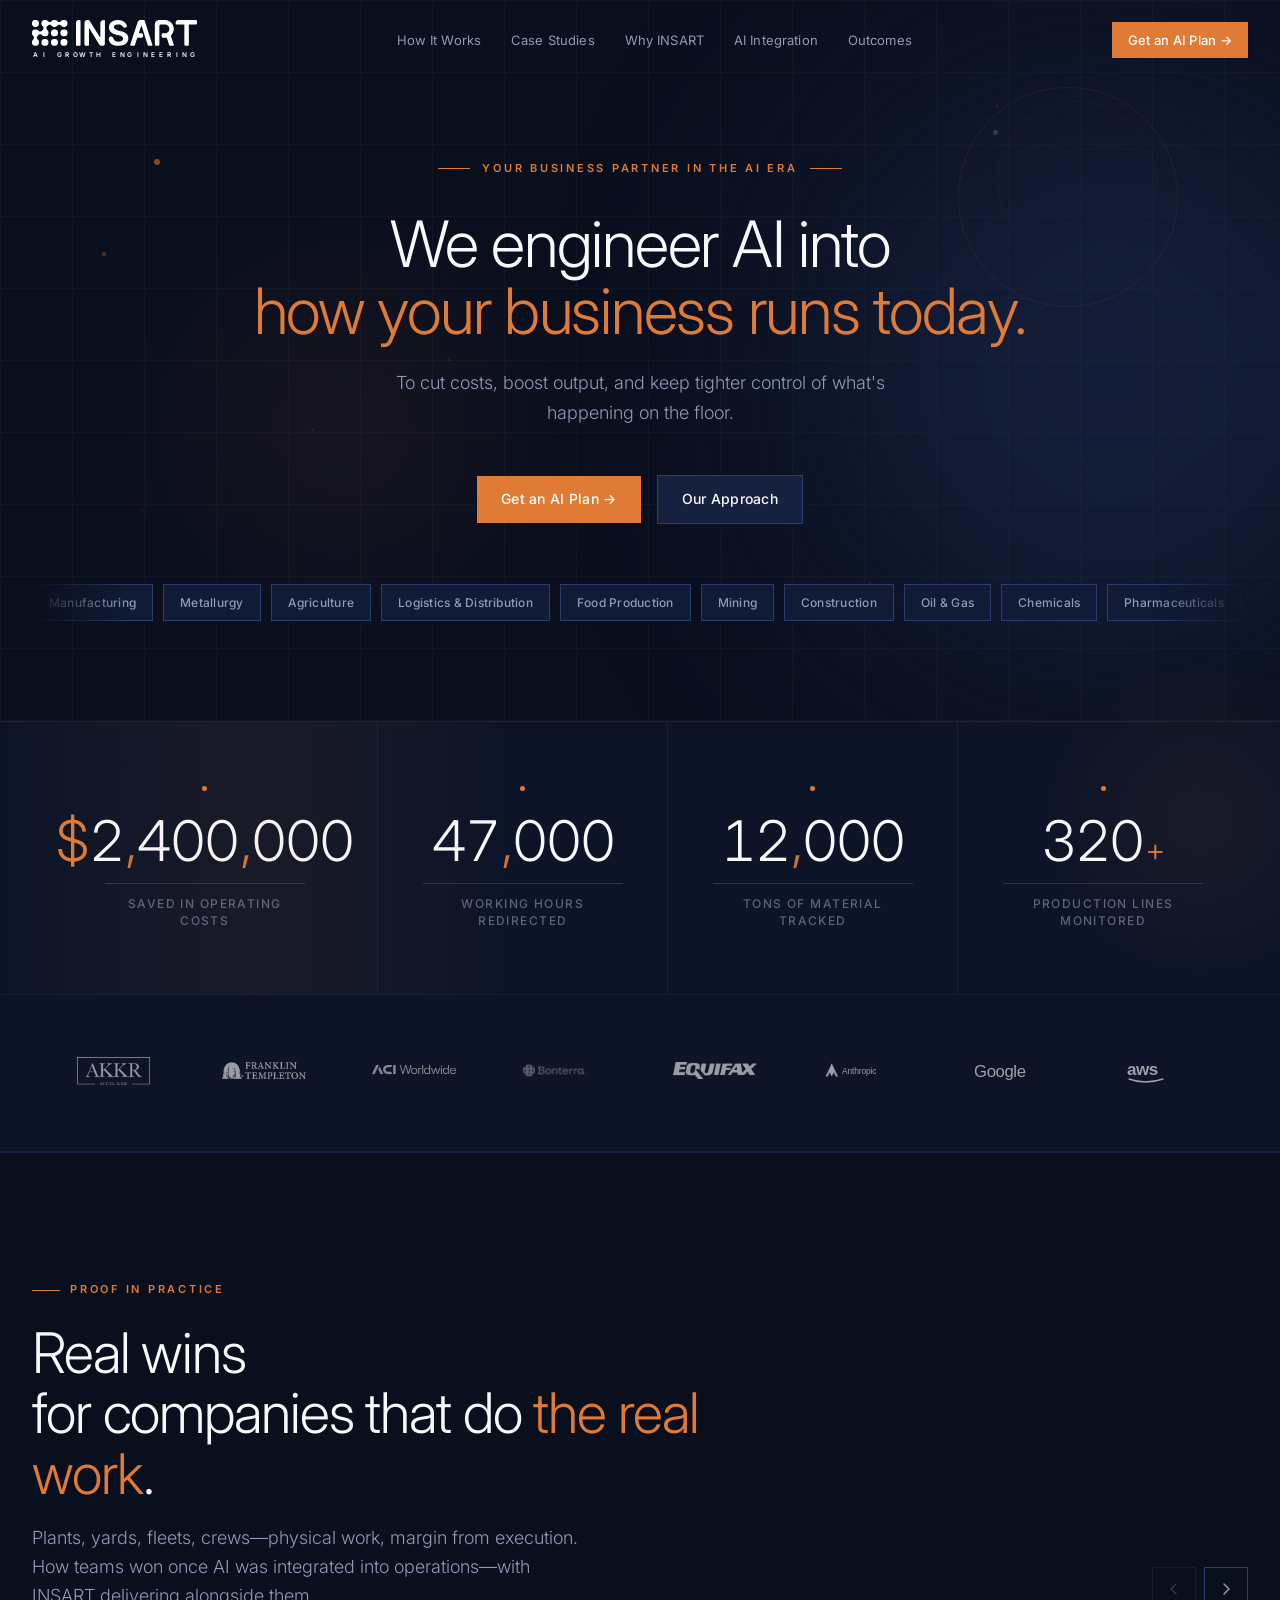
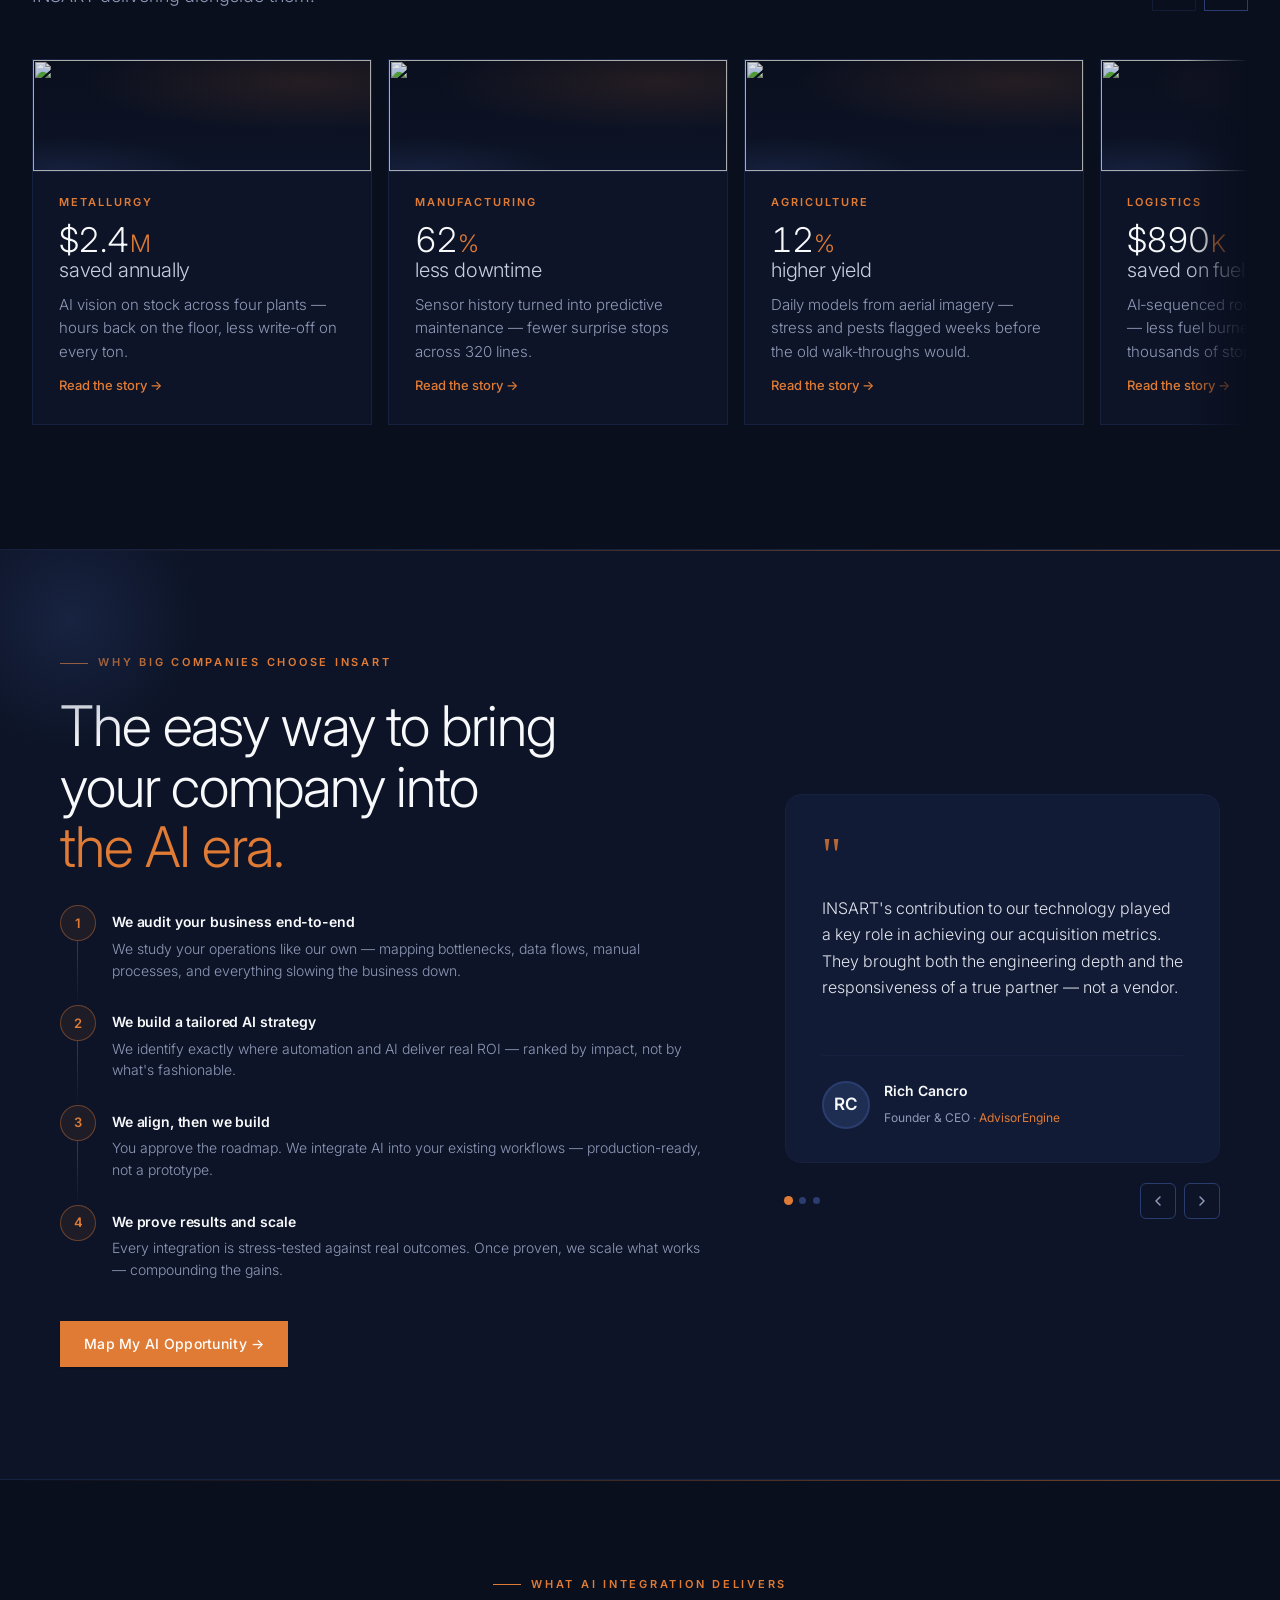
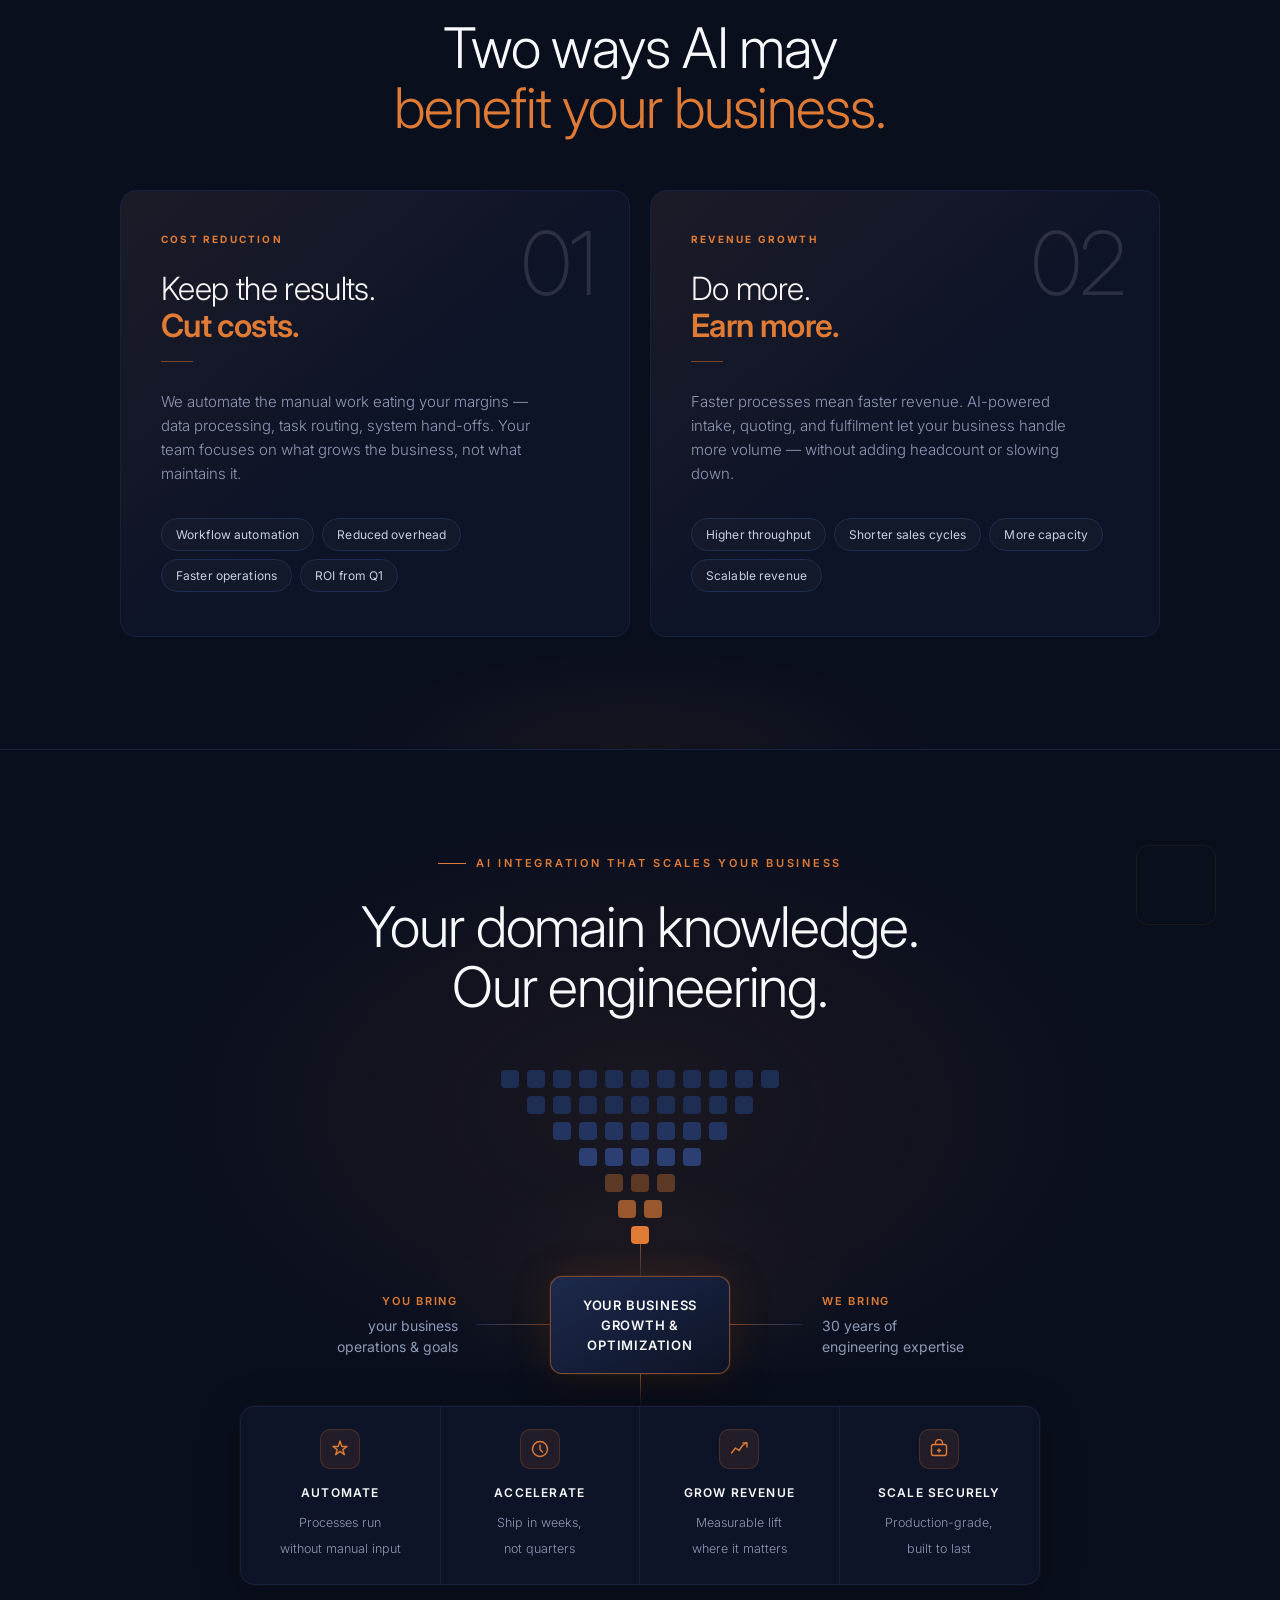
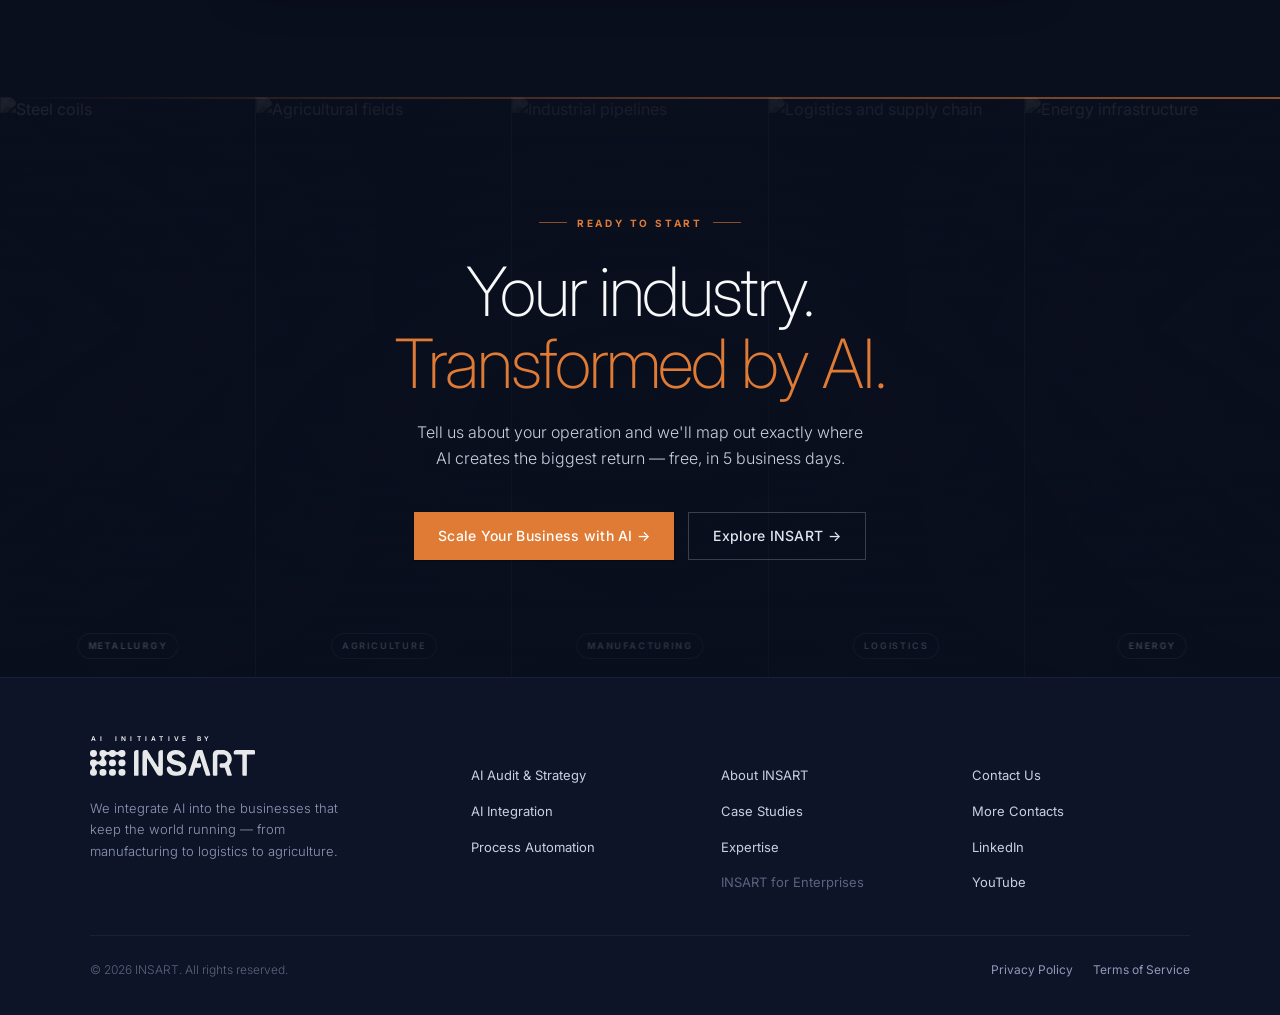
==== commit 1eefe953: "Update page title to 'AI Powerhouse by INSART' and redesign OG preview image. Co-authored-by: Cursor" ====
--- a/index.html
+++ b/index.html
@@ -4,7 +4,7 @@
   <meta charset="UTF-8"/>
   <meta name="viewport" content="width=device-width,initial-scale=1.0,viewport-fit=cover"/>
   <meta name="description" content="INSART AI Growth Engineering identifies exactly where AI pays for itself in your operation and builds it. Free 4-page proposal in 5 business days."/>
-  <title>INSART AI Growth Engineering — AI Integration for Industrial Businesses</title>
+  <title>AI Powerhouse by INSART — AI Integration for Industrial Businesses</title>
   <!-- Social / SEO: canonical and og:image match current production host (update if you add a custom domain). -->
   <link rel="canonical" href="https://ai-practice-kohl.vercel.app/"/>
   <meta name="theme-color" content="#0a0f1e"/>
@@ -12,7 +12,7 @@
   <meta property="og:site_name" content="INSART"/>
   <meta property="og:locale" content="en_US"/>
   <meta property="og:url" content="https://ai-practice-kohl.vercel.app/"/>
-  <meta property="og:title" content="INSART AI Growth Engineering — AI Integration for Industrial Businesses"/>
+  <meta property="og:title" content="AI Powerhouse by INSART — AI Integration for Industrial Businesses"/>
   <meta property="og:description" content="INSART AI Growth Engineering identifies exactly where AI pays for itself in your operation and builds it. Free 4-page proposal in 5 business days."/>
   <meta property="og:image" content="https://ai-practice-kohl.vercel.app/og-ai-practice.png"/>
   <meta property="og:image:width" content="1200"/>
@@ -20,7 +20,7 @@
   <meta property="og:image:alt" content="INSART AI Growth Engineering — industrial AI integration"/>
   <meta name="twitter:card" content="summary_large_image"/>
   <meta name="twitter:site" content="@insart_io"/>
-  <meta name="twitter:title" content="INSART AI Growth Engineering — AI Integration for Industrial Businesses"/>
+  <meta name="twitter:title" content="AI Powerhouse by INSART — AI Integration for Industrial Businesses"/>
   <meta name="twitter:description" content="INSART AI Growth Engineering identifies exactly where AI pays for itself in your operation and builds it. Free 4-page proposal in 5 business days."/>
   <meta name="twitter:image" content="https://ai-practice-kohl.vercel.app/og-ai-practice.png"/>
   <meta name="twitter:image:alt" content="INSART AI Growth Engineering — industrial AI integration"/>
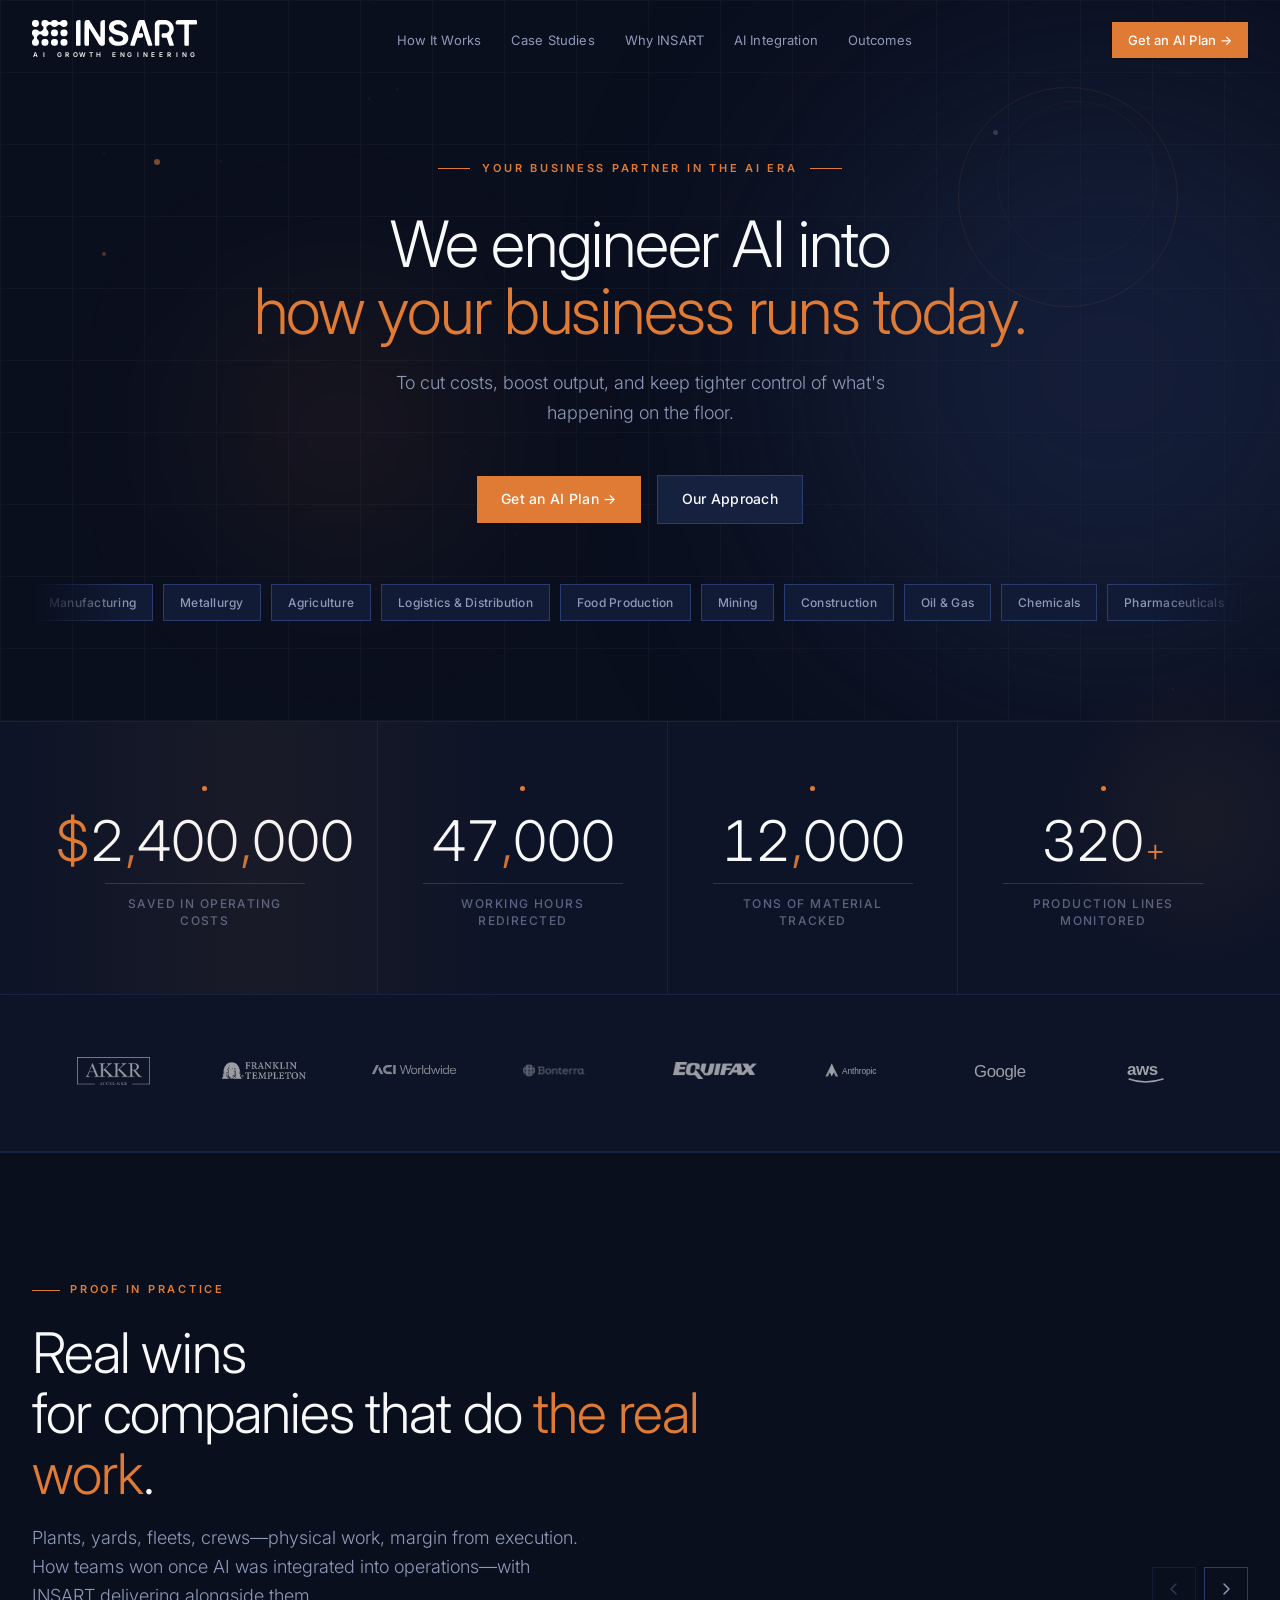
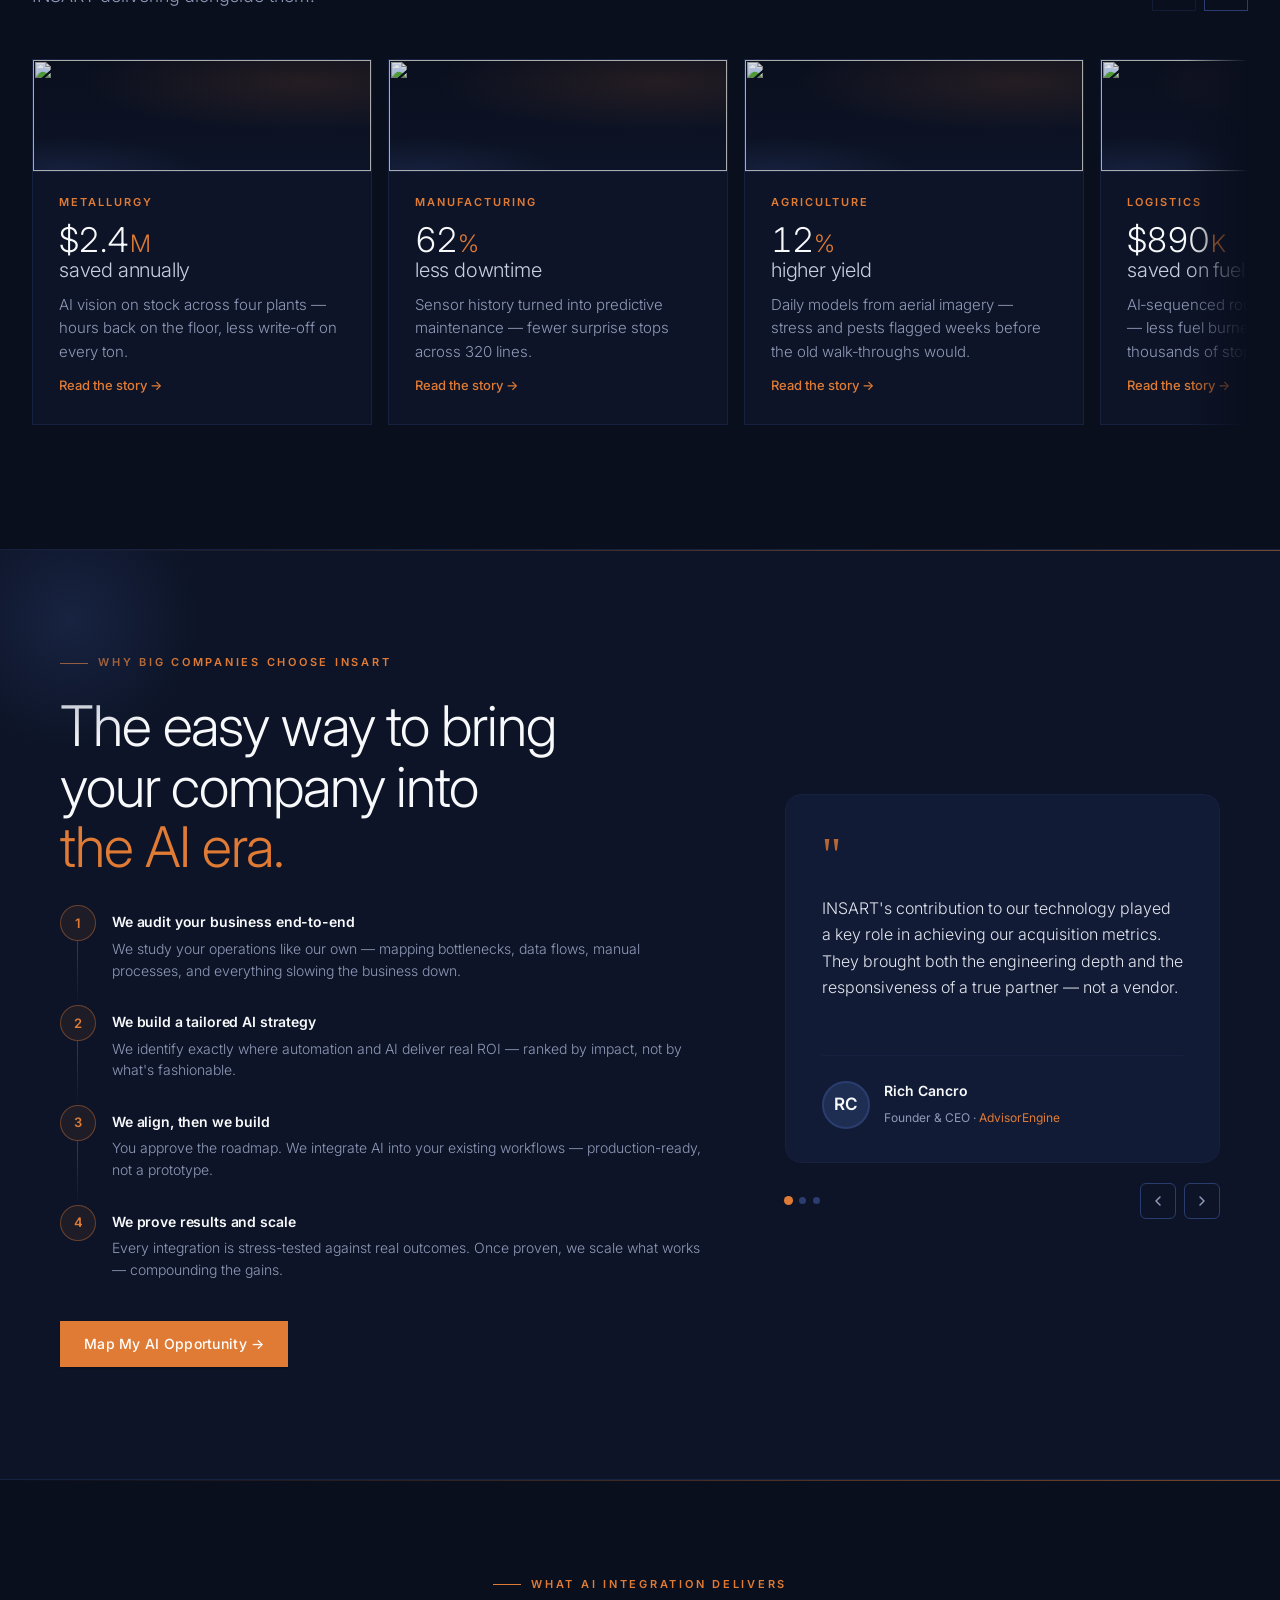
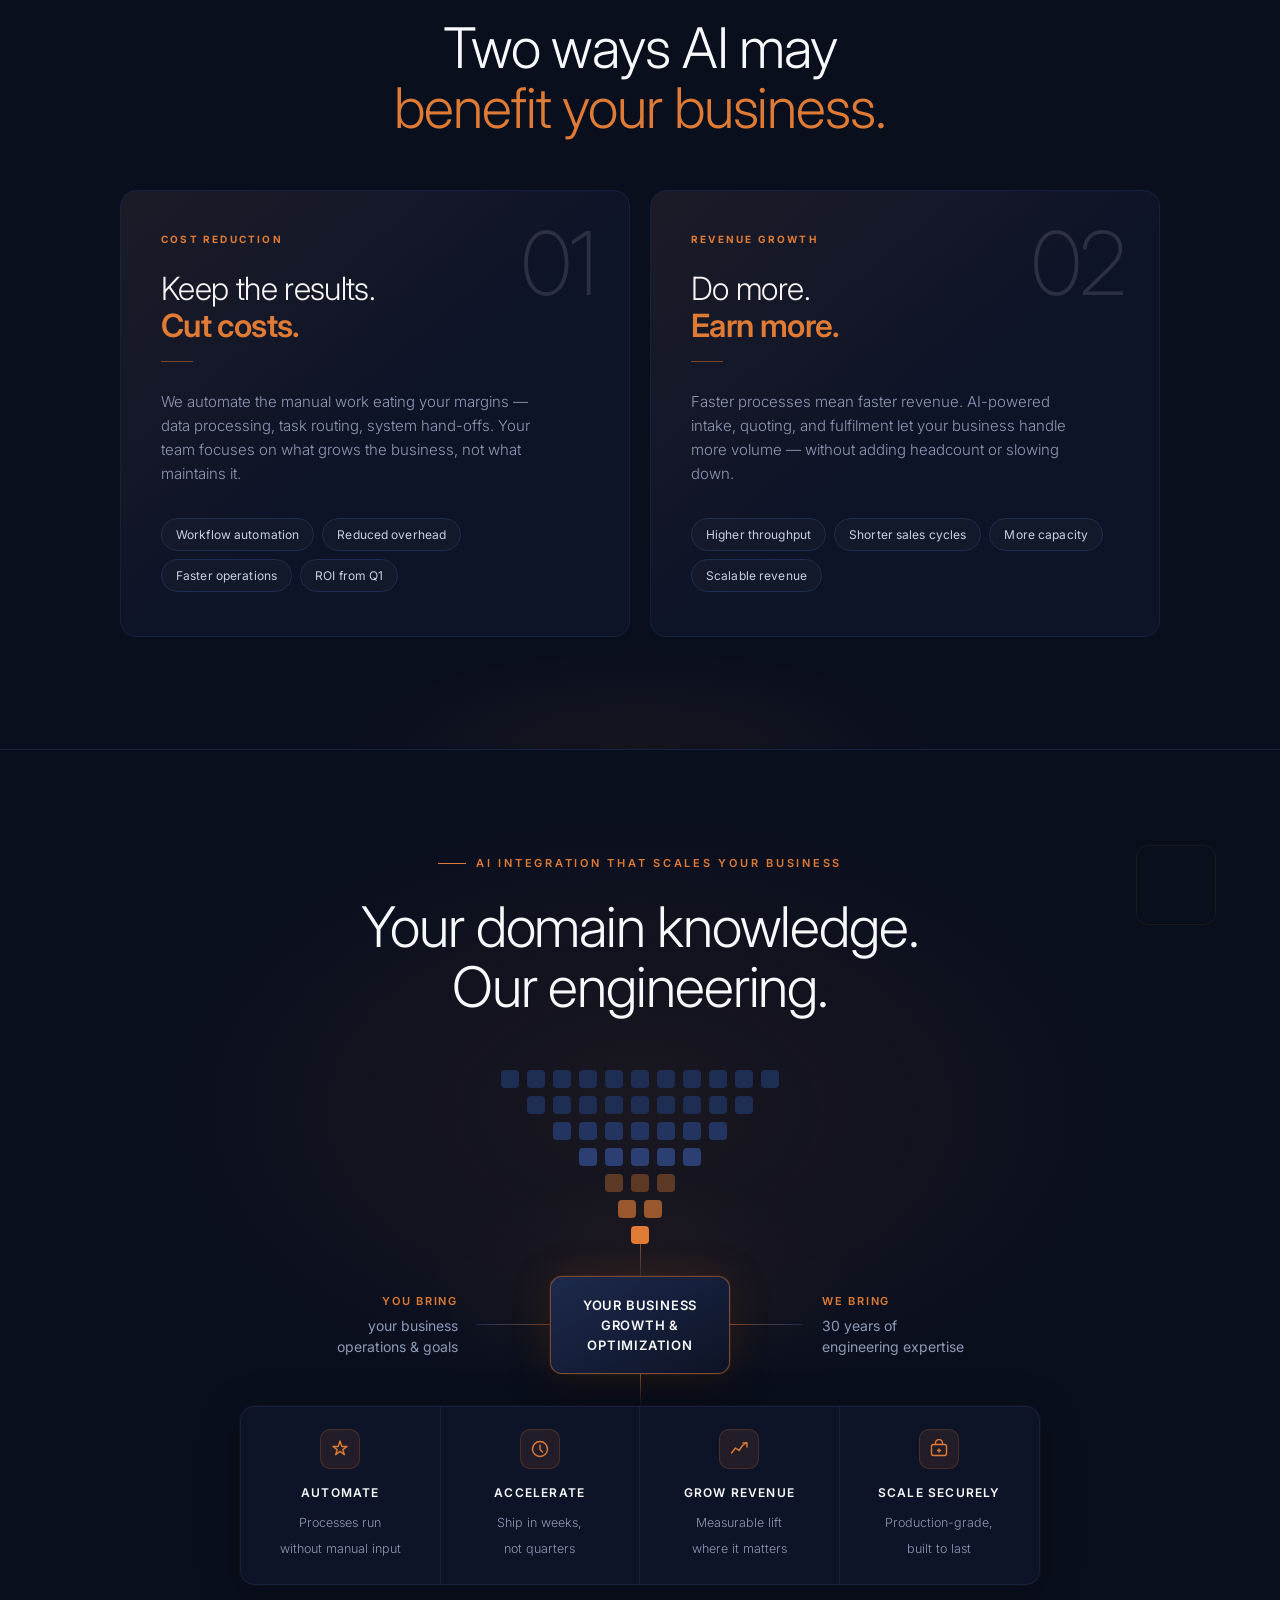
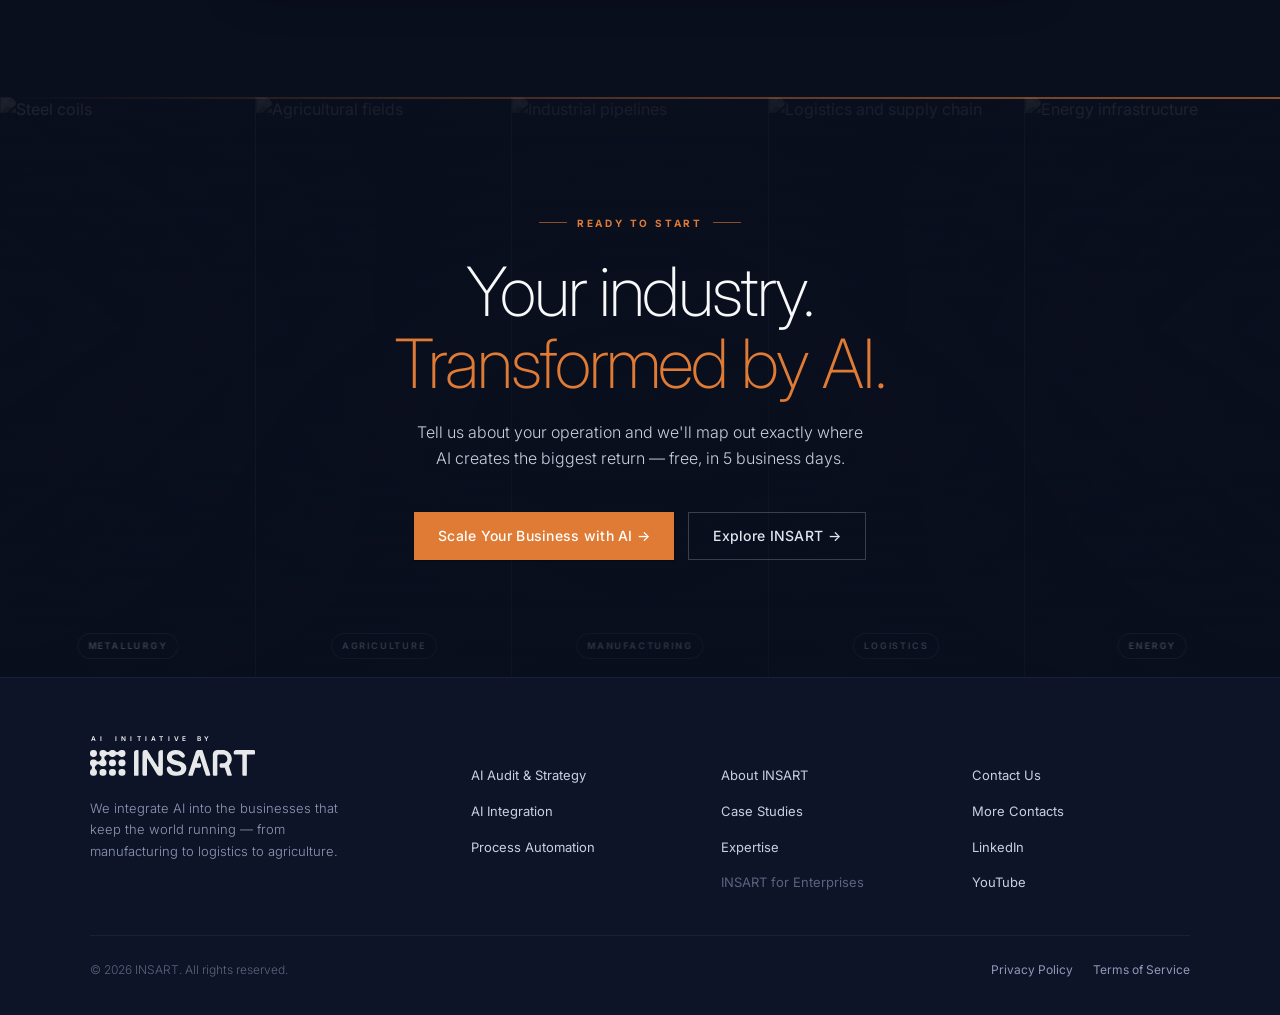
==== commit 1a044068: "Fix mobile: hamburger menu, hero reveal white flash, horizontal scroll, partner logos grid. Co-autho" ====
--- a/index.html
+++ b/index.html
@@ -164,6 +164,69 @@
       pointer-events: none;
     }
 
+    /* ─── Mobile hamburger ─── */
+    .nav-hamburger {
+      display: none;
+      flex-direction: column;
+      justify-content: center;
+      gap: 5px;
+      background: none;
+      border: none;
+      cursor: pointer;
+      padding: 6px;
+      margin-left: auto;
+      z-index: 60;
+    }
+
+    .nav-hamburger span {
+      display: block;
+      width: 22px;
+      height: 2px;
+      background: var(--s300);
+      border-radius: 2px;
+      transition: transform 0.25s, opacity 0.2s, background 0.2s;
+      transform-origin: center;
+    }
+
+    .nav-hamburger.open span:nth-child(1) { transform: translateY(7px) rotate(45deg); background: var(--accent); }
+    .nav-hamburger.open span:nth-child(2) { opacity: 0; }
+    .nav-hamburger.open span:nth-child(3) { transform: translateY(-7px) rotate(-45deg); background: var(--accent); }
+
+    /* Mobile drawer */
+    .nav-drawer {
+      display: none;
+      position: fixed;
+      top: 0; left: 0; right: 0; bottom: 0;
+      z-index: 55;
+      background: rgba(10, 15, 30, 0.97);
+      backdrop-filter: blur(16px);
+      -webkit-backdrop-filter: blur(16px);
+      flex-direction: column;
+      align-items: center;
+      justify-content: center;
+      gap: 8px;
+      padding: 80px 32px 48px;
+    }
+
+    .nav-drawer.open { display: flex; }
+
+    .nav-drawer a {
+      font-size: 22px;
+      font-weight: 300;
+      color: var(--s300);
+      text-decoration: none;
+      padding: 10px 0;
+      letter-spacing: -0.01em;
+      transition: color 0.15s;
+    }
+
+    .nav-drawer a:hover { color: var(--s50); }
+
+    .nav-drawer .drawer-cta {
+      margin-top: 28px;
+      font-size: 15px;
+    }
+
     /* Nav */
     .nav-links {
       display: flex;
@@ -1520,8 +1583,12 @@
     @media (max-width: 900px) {
       .nav-links { display: none; }
       .nav-ext { display: none; }
+      .nav-hamburger { display: flex; }
+      .nav-actions { display: none; }
 
       .hero { padding: 120px 20px 0; }
+      /* prevent glow blobs from causing overflow */
+      .hero-glow-1, .hero-glow-2 { display: none; }
 
       .powerhouse {
         padding-left: 20px;
@@ -1544,20 +1611,21 @@
       .stat-cell:nth-child(4) { border-top: 1px solid var(--n700); border-right: none; }
 
       .partners-inner {
-        padding: 36px 20px 40px;
-        grid-template-columns: repeat(4, minmax(0, 1fr));
-        column-gap: 20px;
-        row-gap: 28px;
+        padding: 28px 20px 32px;
+        grid-template-columns: repeat(3, minmax(0, 1fr));
+        column-gap: 12px;
+        row-gap: 20px;
       }
 
       .partner-logo {
-        min-height: 48px;
-        padding: 12px 10px;
+        min-height: 44px;
+        padding: 10px 8px;
       }
 
       .partner-logo svg,
       .partner-logo img {
-        max-height: 24px;
+        max-height: 22px;
+        max-width: 100%;
       }
 
       .header-inner {
@@ -1996,26 +2064,27 @@
     }
 
     /* ─── SCROLL REVEAL ─── */
-    [data-reveal] {
+    /* Only apply reveal hiding when JS has confirmed it's safe to do so */
+    body.js-reveal-ready [data-reveal] {
       opacity: 0;
       transition: opacity 0.7s cubic-bezier(0.22,1,0.36,1),
                   transform 0.7s cubic-bezier(0.22,1,0.36,1);
     }
 
-    [data-reveal="up"]    { transform: translateY(36px); }
-    [data-reveal="down"]  { transform: translateY(-24px); }
-    [data-reveal="left"]  { transform: translateX(-40px); }
-    [data-reveal="right"] { transform: translateX(40px); }
-    [data-reveal="scale"] { transform: scale(0.92); }
-    [data-reveal="fade"]  { transform: none; }
+    body.js-reveal-ready [data-reveal="up"]    { transform: translateY(36px); }
+    body.js-reveal-ready [data-reveal="down"]  { transform: translateY(-24px); }
+    body.js-reveal-ready [data-reveal="left"]  { transform: translateX(-40px); }
+    body.js-reveal-ready [data-reveal="right"] { transform: translateX(40px); }
+    body.js-reveal-ready [data-reveal="scale"] { transform: scale(0.92); }
+    body.js-reveal-ready [data-reveal="fade"]  { transform: none; }
 
     [data-reveal].revealed {
-      opacity: 1;
-      transform: none;
+      opacity: 1 !important;
+      transform: none !important;
     }
 
     /* stagger siblings via --delay custom prop */
-    [data-reveal][style*="--d"] {
+    body.js-reveal-ready [data-reveal][style*="--d"] {
       transition-delay: var(--d, 0s);
     }
 
@@ -2234,9 +2303,18 @@
       .stat-unit { font-size: 22px; }
       .partners-inner {
         grid-template-columns: repeat(2, minmax(0, 1fr));
-        column-gap: 14px;
-        row-gap: 22px;
-        padding: 32px 16px 36px;
+        column-gap: 10px;
+        row-gap: 16px;
+        padding: 24px 16px 28px;
+      }
+      .partner-logo {
+        min-height: 40px;
+        padding: 8px 6px;
+      }
+      .partner-logo svg,
+      .partner-logo img {
+        max-height: 20px;
+        max-width: 100%;
       }
       .usecases-inner { padding: 0 16px; }
       .usecase-card { flex: 0 0 min(300px, 90vw); }
@@ -2313,8 +2391,22 @@
         <a href="#proposal" class="btn-primary btn-sm">Get an AI Plan →</a>
       </div>
 
+      <button class="nav-hamburger" id="nav-hamburger" aria-label="Open menu" aria-expanded="false">
+        <span></span><span></span><span></span>
+      </button>
+
     </div>
   </header>
+
+  <!-- Mobile nav drawer -->
+  <nav class="nav-drawer" id="nav-drawer" aria-label="Mobile navigation">
+    <a href="#how-it-works">How It Works</a>
+    <a href="#use-cases">Case Studies</a>
+    <a href="#testimonials">Why INSART</a>
+    <a href="#outcomes">AI Integration</a>
+    <a href="#two-outcomes">Outcomes</a>
+    <a href="#proposal" class="btn-primary drawer-cta">Get an AI Plan →</a>
+  </nav>
 
   <!-- ─── HERO ─── -->
   <section class="hero">
@@ -3045,11 +3137,47 @@
 
   <!-- ─── SCRIPTS ─── -->
   <script>
+    /* ── Mobile hamburger ── */
+    (function () {
+      const btn    = document.getElementById('nav-hamburger');
+      const drawer = document.getElementById('nav-drawer');
+      if (!btn || !drawer) return;
+
+      function openDrawer() {
+        btn.classList.add('open');
+        drawer.classList.add('open');
+        btn.setAttribute('aria-expanded', 'true');
+        document.body.style.overflow = 'hidden';
+      }
+      function closeDrawer() {
+        btn.classList.remove('open');
+        drawer.classList.remove('open');
+        btn.setAttribute('aria-expanded', 'false');
+        document.body.style.overflow = '';
+      }
+
+      btn.addEventListener('click', () => {
+        btn.classList.contains('open') ? closeDrawer() : openDrawer();
+      });
+
+      drawer.querySelectorAll('a').forEach(a => {
+        a.addEventListener('click', closeDrawer);
+      });
+
+      document.addEventListener('keydown', e => {
+        if (e.key === 'Escape') closeDrawer();
+      });
+    })();
+
     /* ── Scroll-reveal ── */
     (function () {
       const reduced = window.matchMedia('(prefers-reduced-motion: reduce)').matches;
       const els = document.querySelectorAll('[data-reveal]');
       if (reduced) { els.forEach(el => el.classList.add('revealed')); return; }
+
+      /* Mark body so CSS hides elements — but only after we've set up the observer
+         so elements already in view get revealed before the first paint sees them hidden */
+      document.body.classList.add('js-reveal-ready');
 
       const obs = new IntersectionObserver((entries) => {
         entries.forEach(e => {
@@ -3058,7 +3186,7 @@
             obs.unobserve(e.target);
           }
         });
-      }, { threshold: 0.12 });
+      }, { threshold: 0, rootMargin: '0px 0px -40px 0px' });
 
       els.forEach(el => obs.observe(el));
     })();
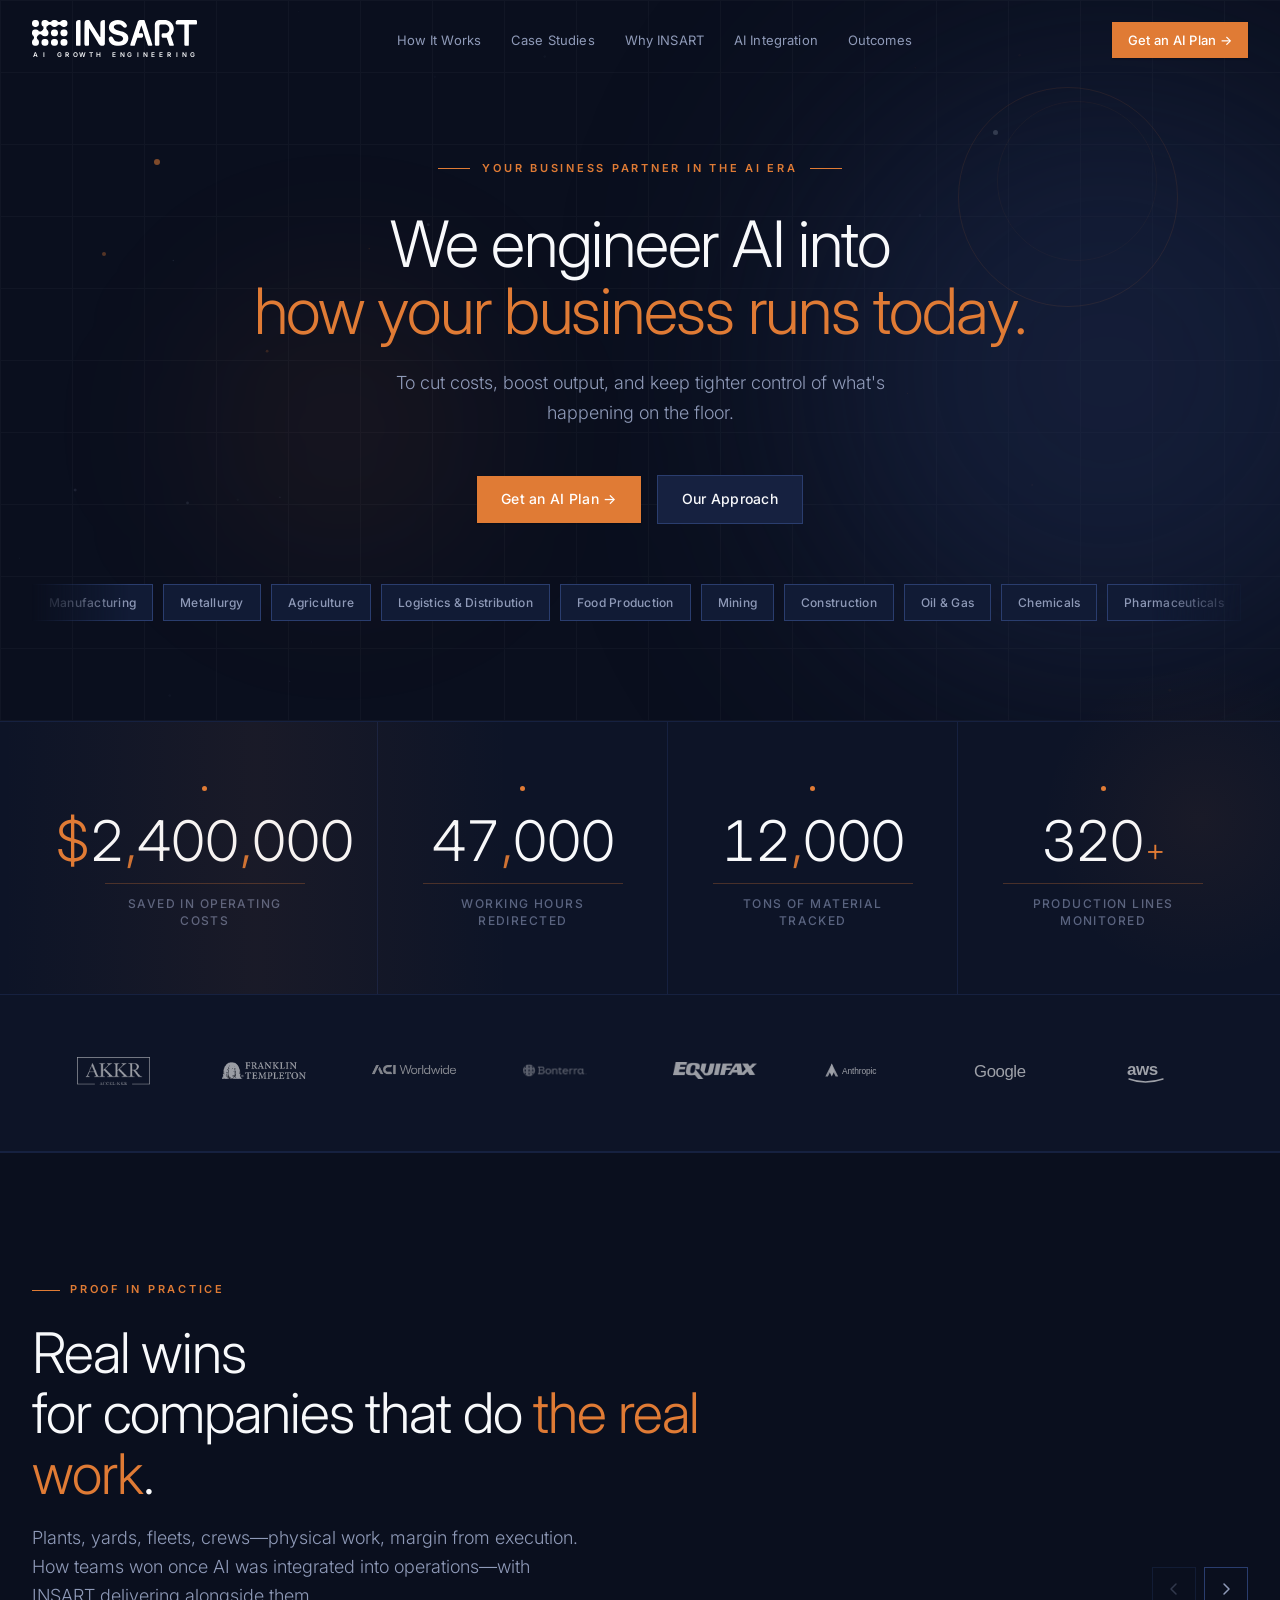
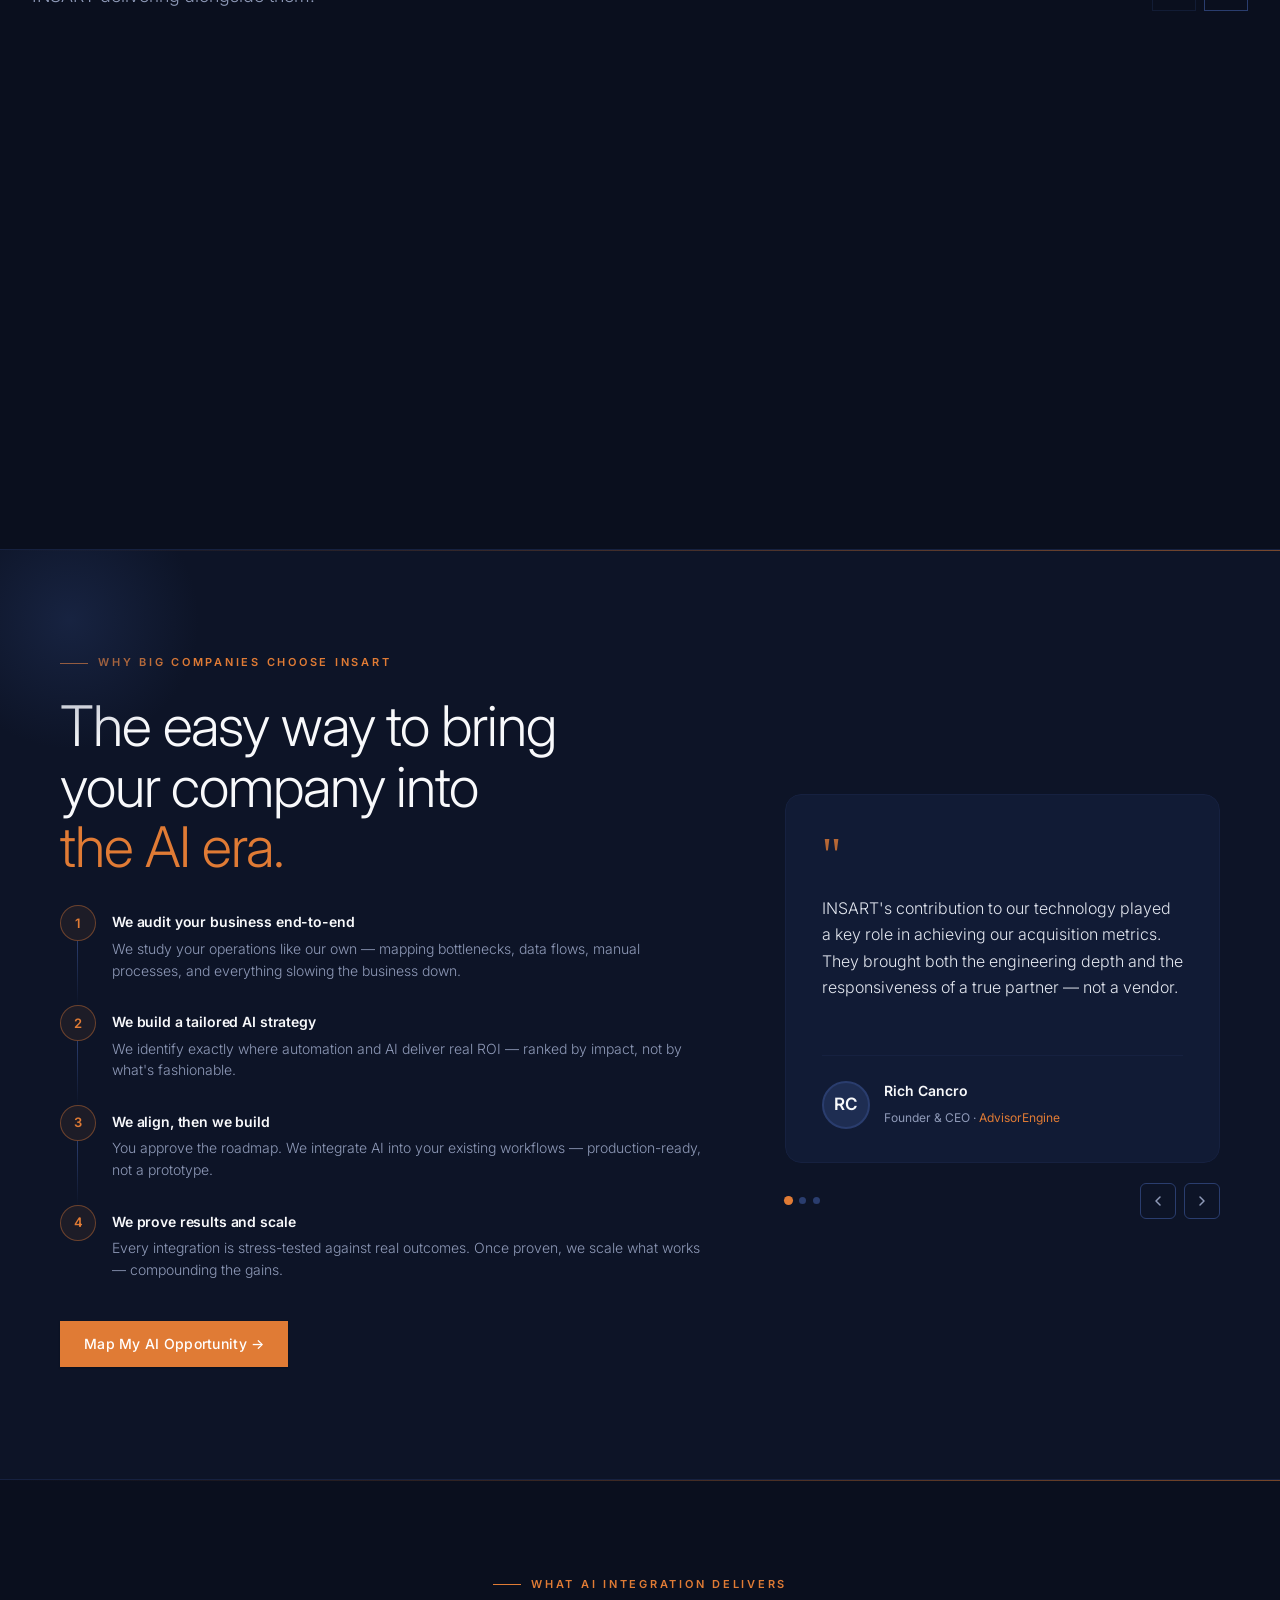
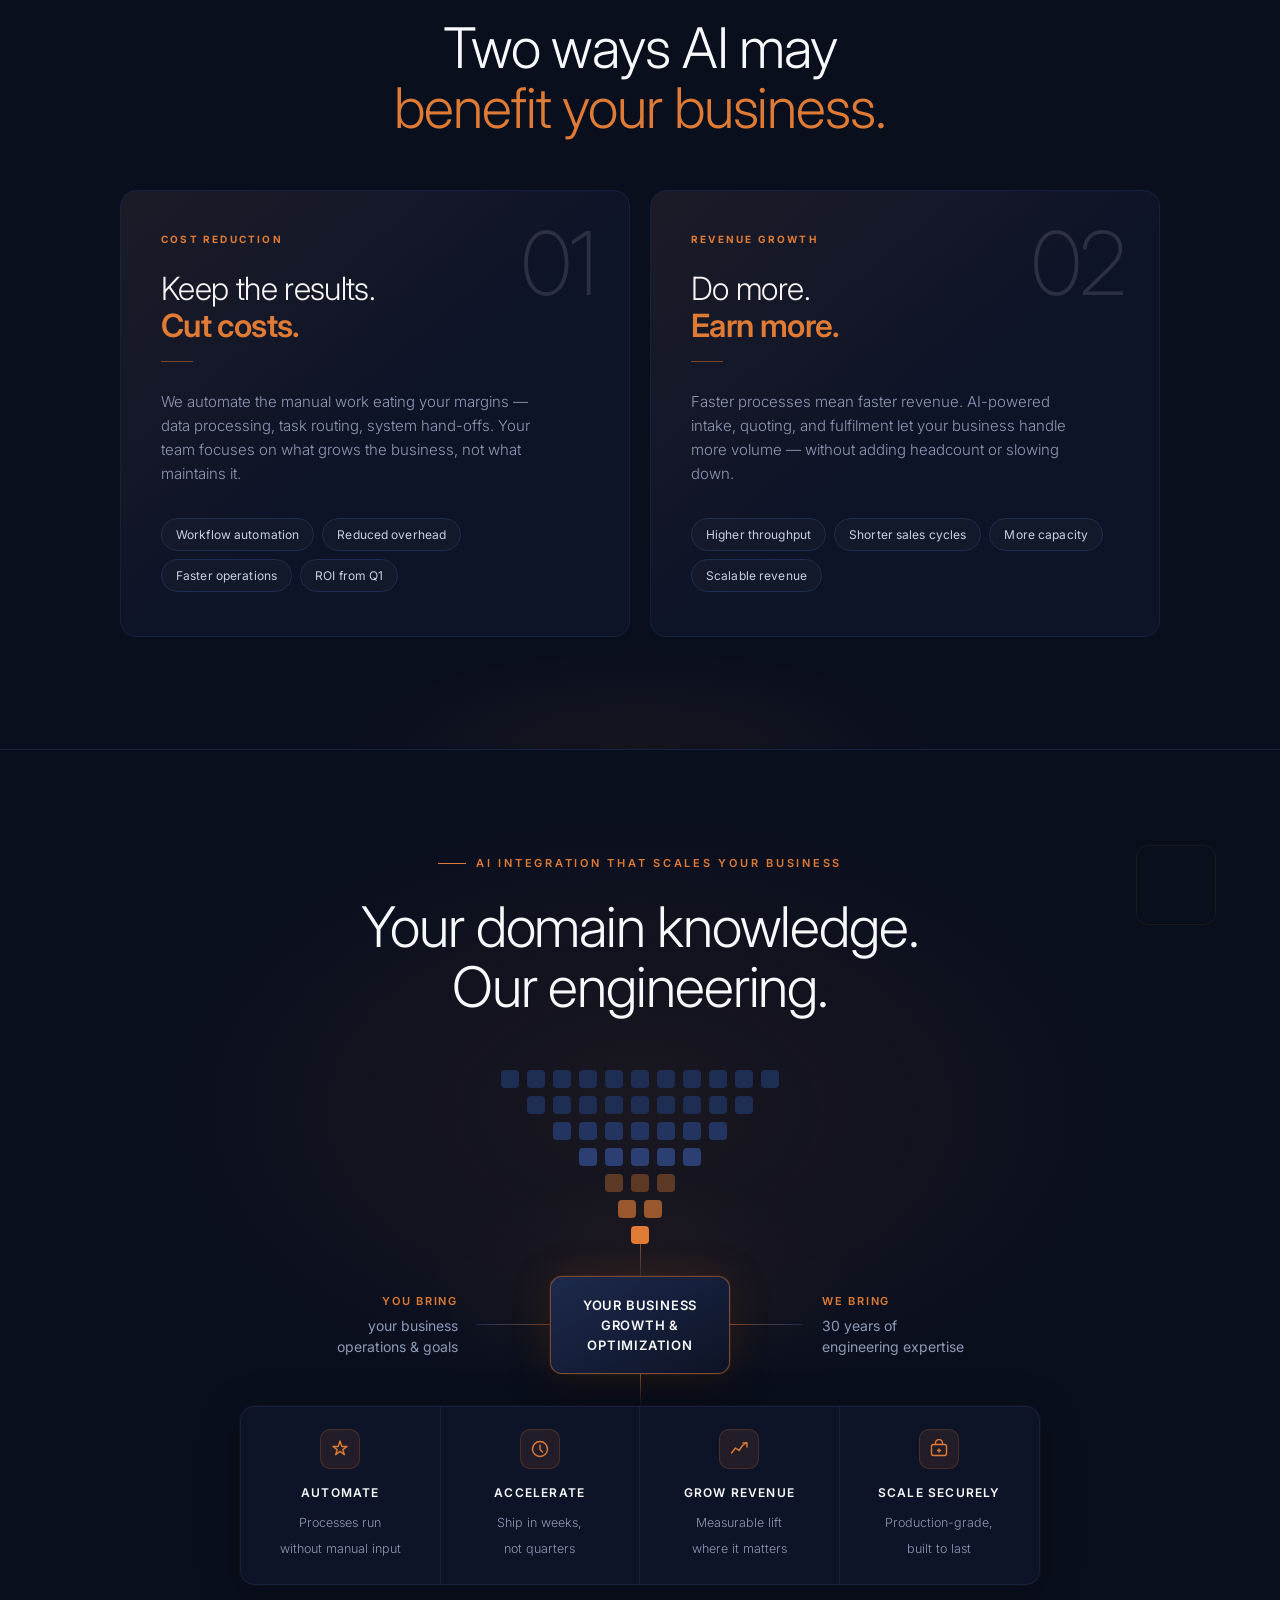
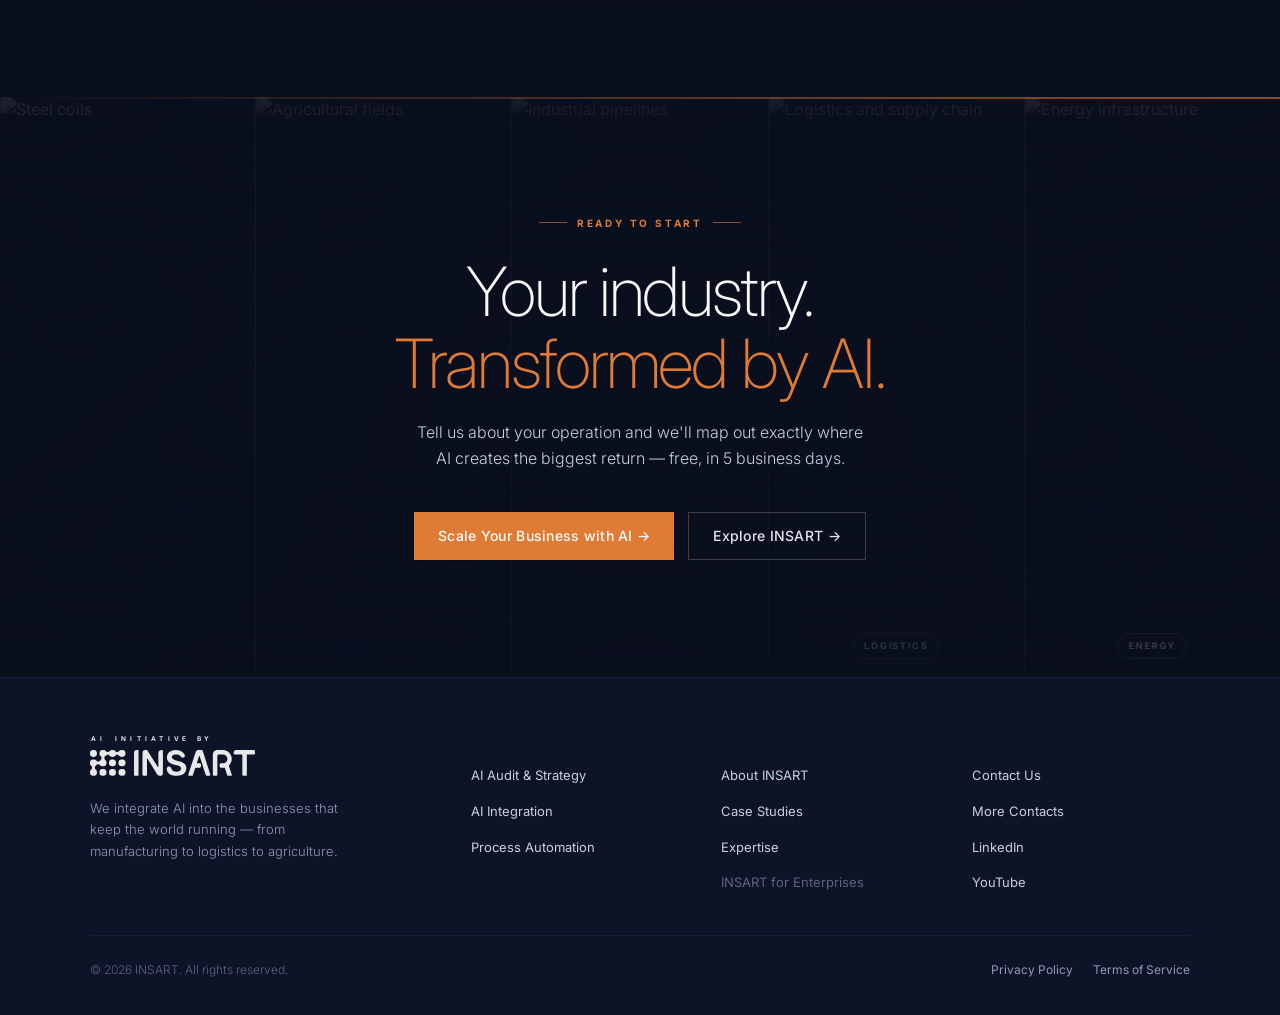
==== commit 564db302: "Fix mobile eyebrows: reduce letter-spacing, clamp width, allow flex-wrap at narrow widths. Co-author" ====
--- a/index.html
+++ b/index.html
@@ -398,6 +398,10 @@
       letter-spacing: 0.25em;
       text-transform: uppercase;
       color: var(--accent);
+      white-space: nowrap;
+      overflow: hidden;
+      text-overflow: ellipsis;
+      max-width: min(100%, 72vw);
     }
 
     /* H1 — exact Hero.tsx h1 pattern */
@@ -1337,6 +1341,10 @@
       letter-spacing: 0.25em;
       text-transform: uppercase;
       color: var(--accent);
+      white-space: nowrap;
+      overflow: hidden;
+      text-overflow: ellipsis;
+      max-width: min(100%, 75vw);
     }
 
     .section-h2 {
@@ -2284,9 +2292,12 @@
         justify-content: center;
         box-sizing: border-box;
       }
-      .eyebrow-row { gap: 8px; margin-bottom: 24px; }
-      .eyebrow-text { font-size: 10px; letter-spacing: 0.18em; }
-      .eyebrow-rule { width: 22px; }
+      .eyebrow-row { gap: 6px; margin-bottom: 24px; flex-wrap: wrap; }
+      .eyebrow-text { font-size: 9px; letter-spacing: 0.14em; }
+      .eyebrow-rule { width: 16px; flex-shrink: 0; }
+      .section-eyebrow { flex-wrap: wrap; }
+      .section-eyebrow .text { font-size: 9px; letter-spacing: 0.14em; }
+      .section-eyebrow .rule { width: 18px; flex-shrink: 0; }
       .pills-marquee { margin-bottom: 56px; }
       .pill { padding: 7px 12px; font-size: 11px; }
       .stats-inner {
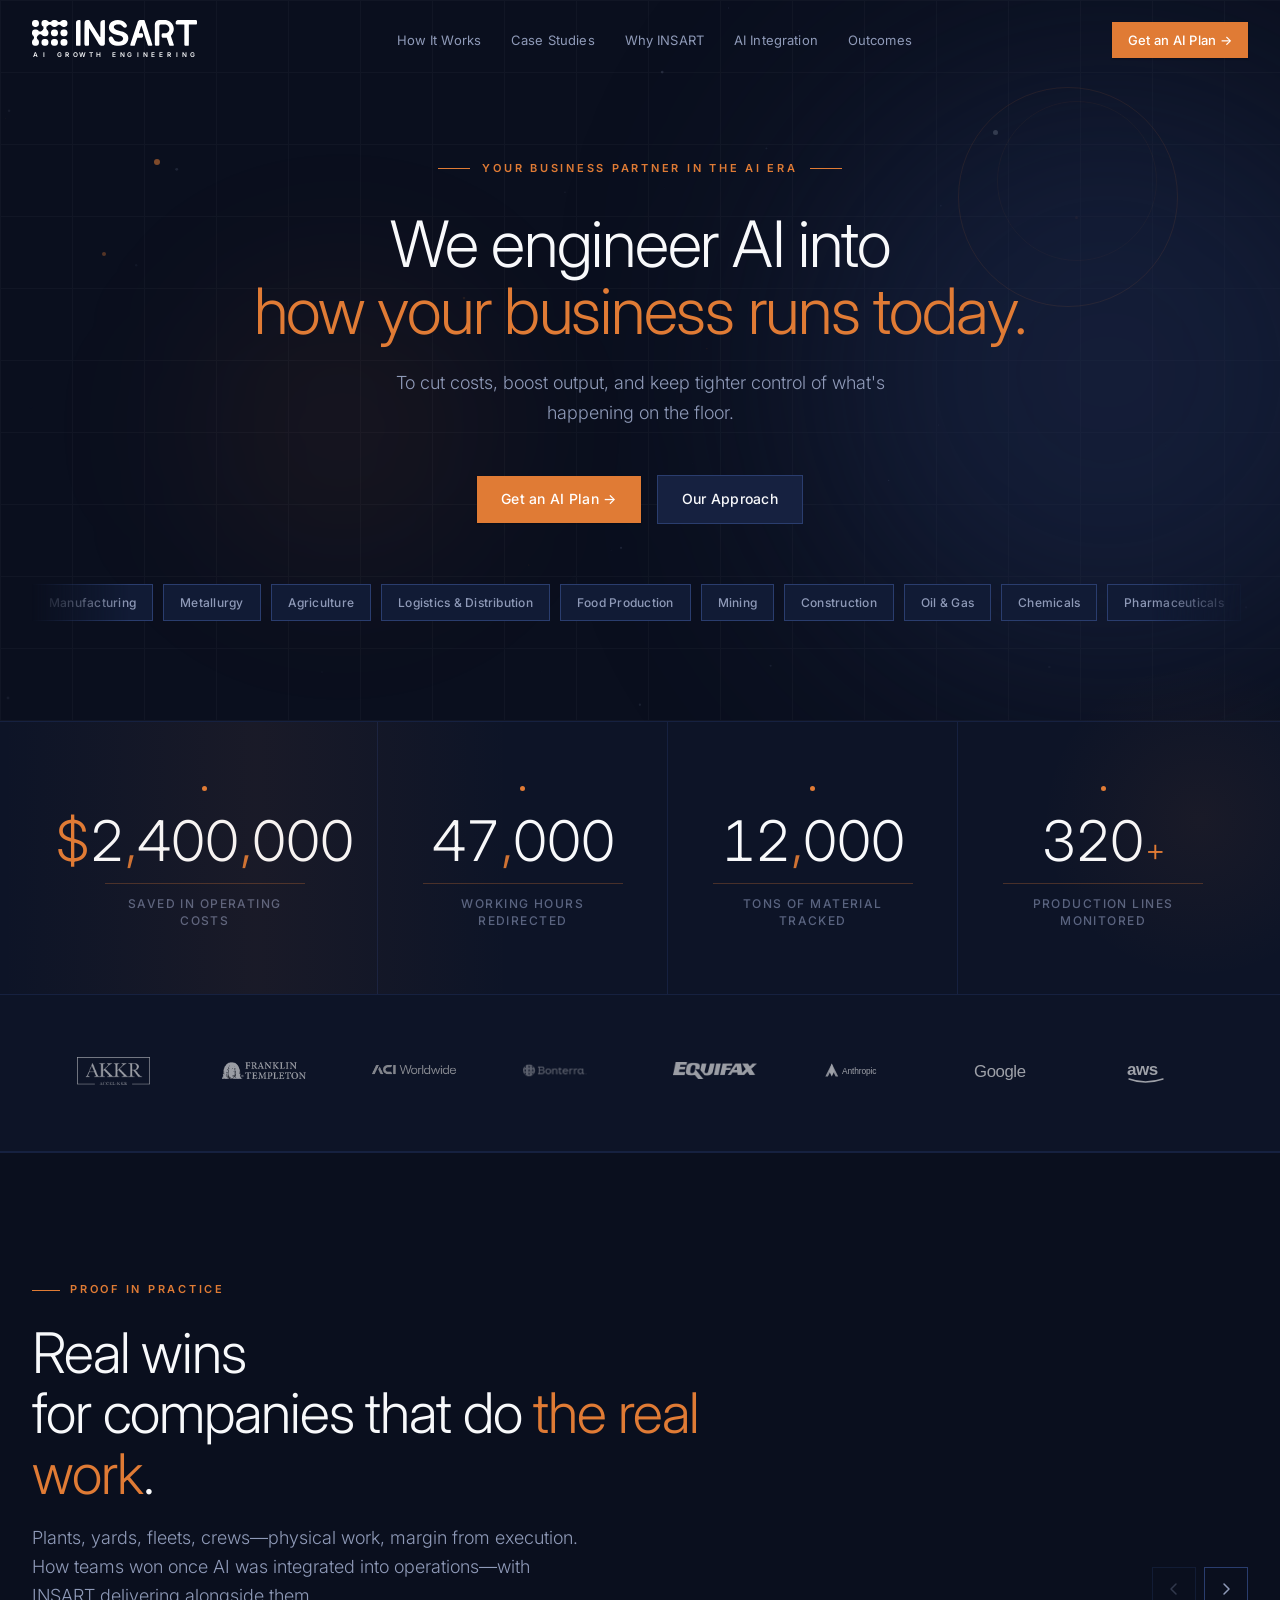
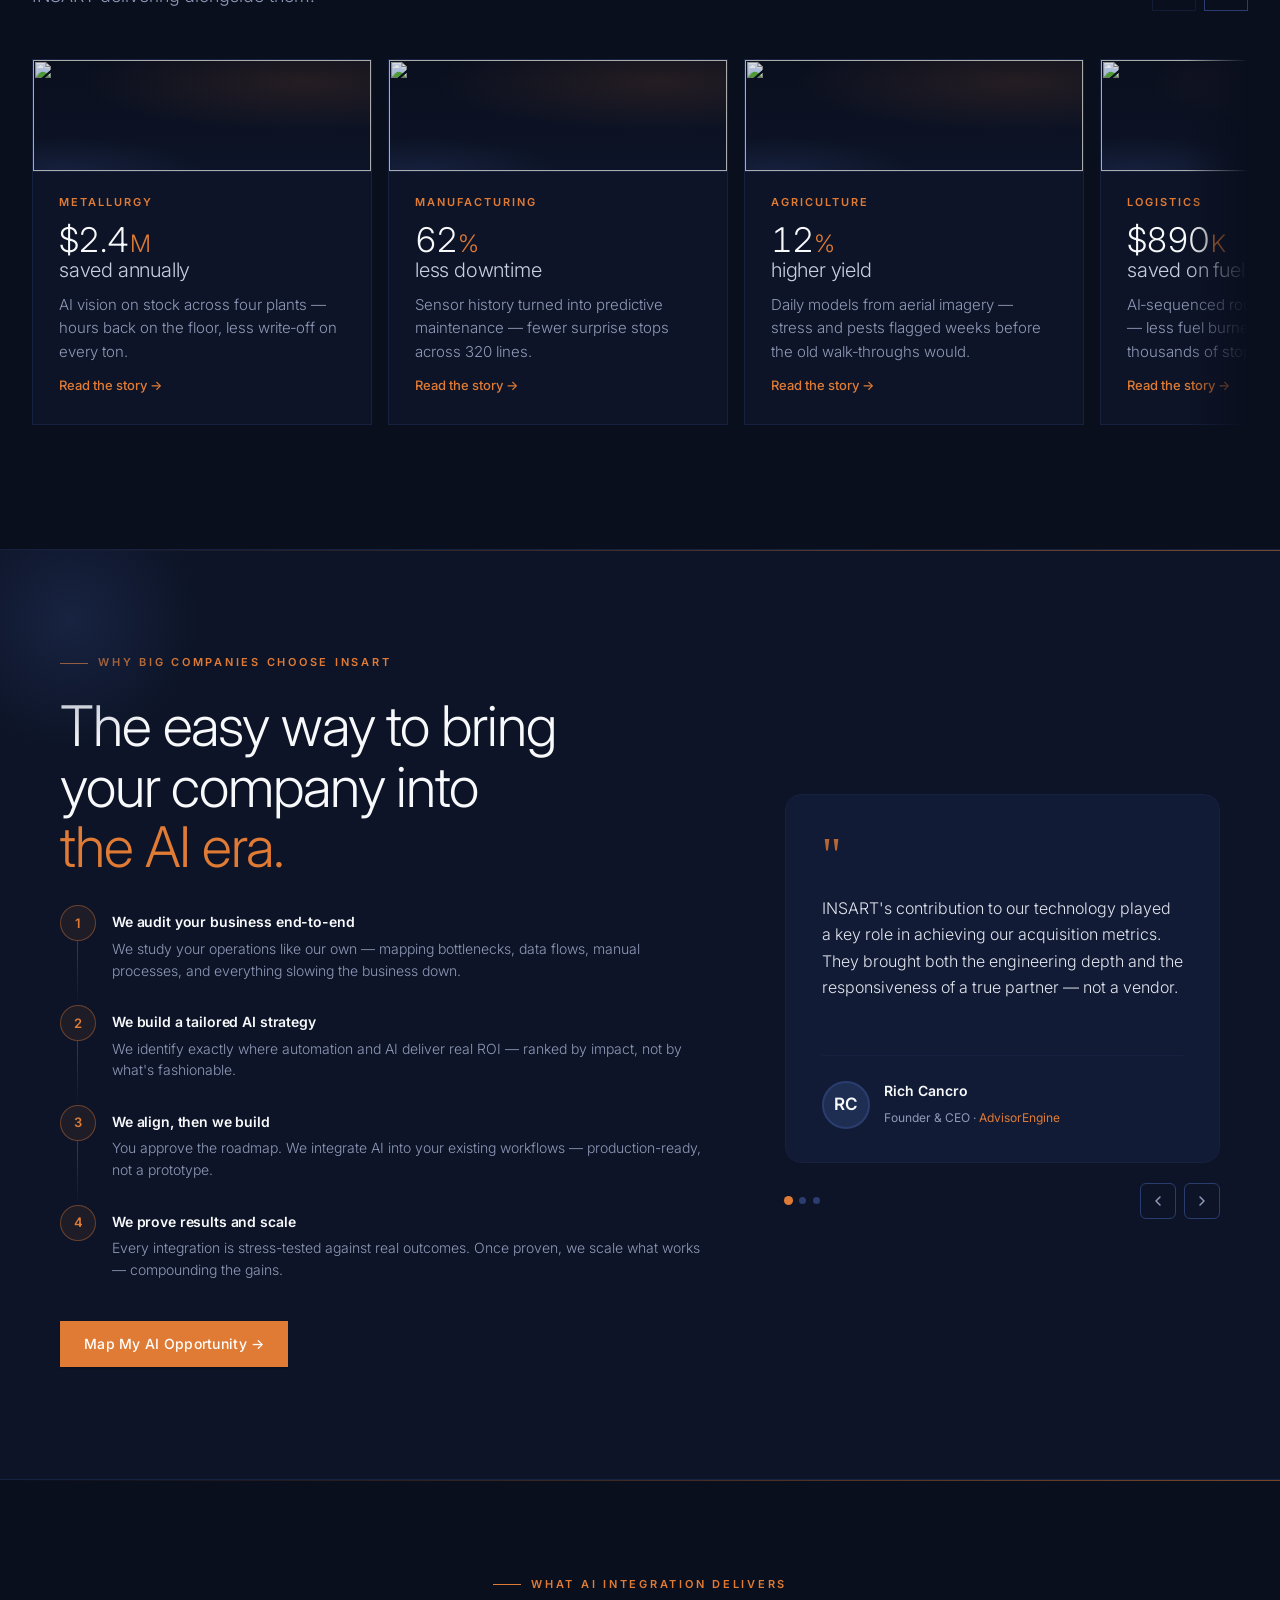
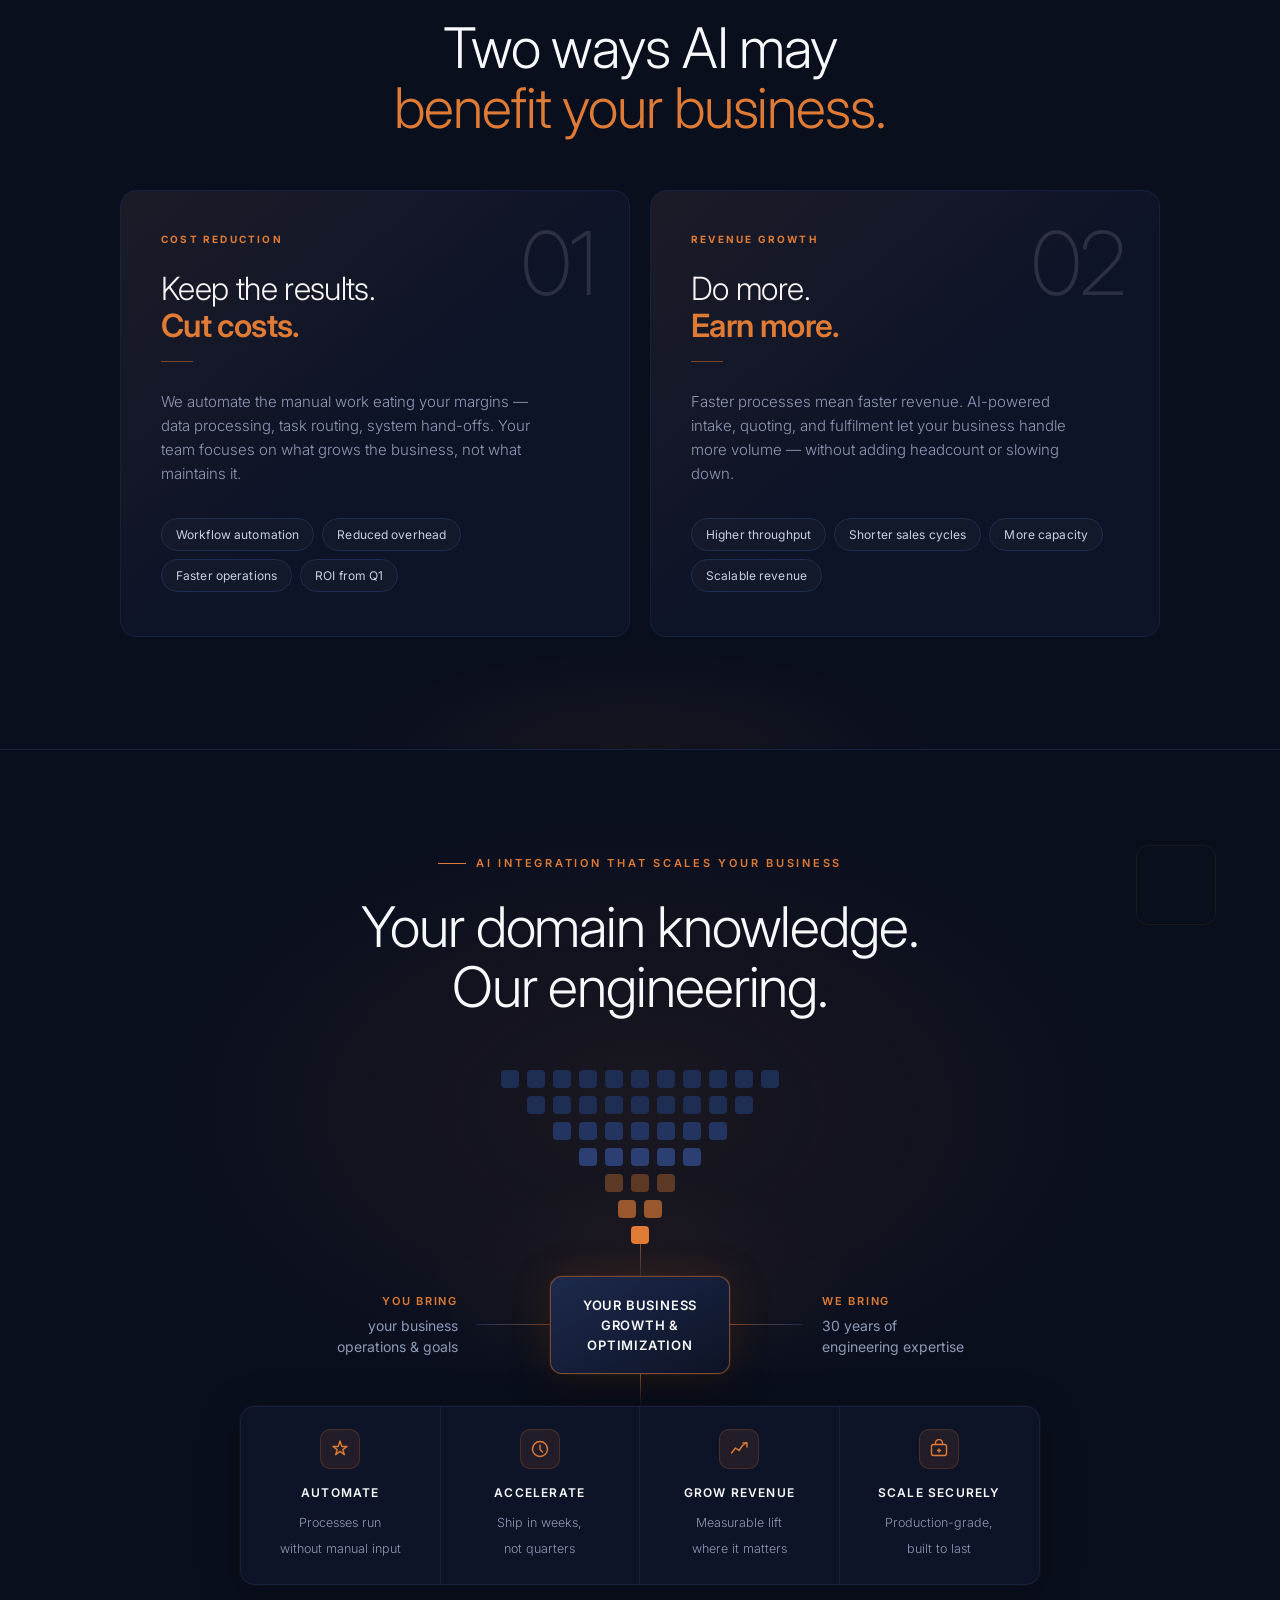
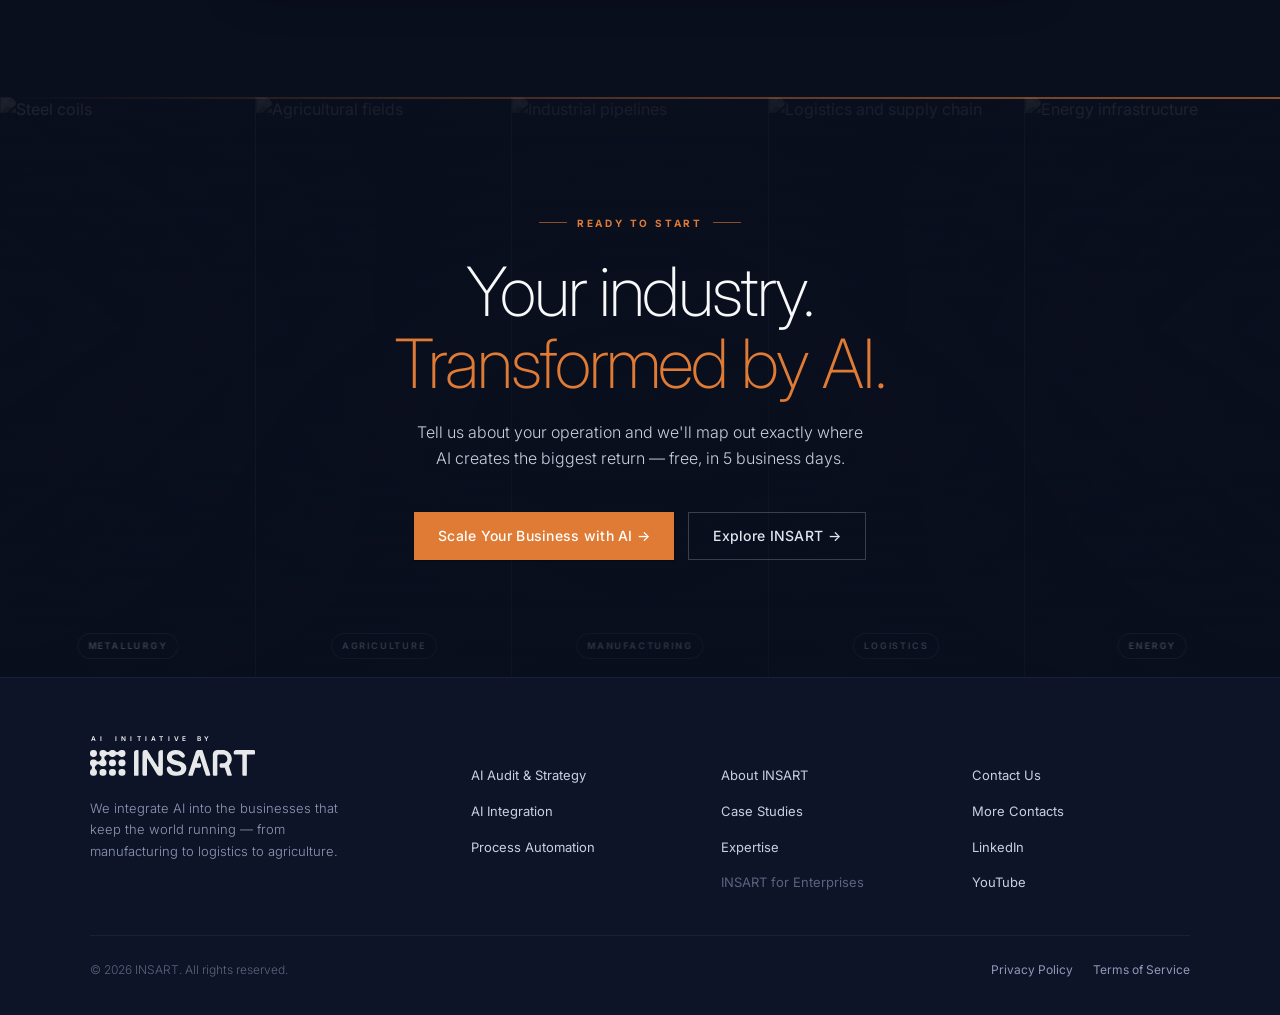
==== commit 77d80875: "Add contact modal: intercepts all CTAs, submits via Web3Forms to b.hlushko@insart.com. Co-authored-b" ====
--- a/index.html
+++ b/index.html
@@ -2369,9 +2369,264 @@
       .footer-inner { grid-template-columns: 1fr; }
       .site-footer { padding: 44px 20px 28px; }
     }
+    /* ─── CONTACT MODAL ─── */
+    .cmodal-backdrop {
+      position: fixed;
+      inset: 0;
+      z-index: 200;
+      background: rgba(5, 8, 18, 0.88);
+      backdrop-filter: blur(10px);
+      -webkit-backdrop-filter: blur(10px);
+      display: flex;
+      align-items: center;
+      justify-content: center;
+      padding: 20px;
+      opacity: 0;
+      pointer-events: none;
+      transition: opacity 0.25s;
+    }
+
+    .cmodal-backdrop.open {
+      opacity: 1;
+      pointer-events: all;
+    }
+
+    .cmodal {
+      background: #0d1427;
+      border: 1px solid #162140;
+      width: 100%;
+      max-width: 480px;
+      padding: 40px 36px 36px;
+      position: relative;
+      transform: translateY(18px);
+      transition: transform 0.28s cubic-bezier(0.22, 1, 0.36, 1);
+    }
+
+    .cmodal-backdrop.open .cmodal {
+      transform: translateY(0);
+    }
+
+    .cmodal-close {
+      position: absolute;
+      top: 14px; right: 16px;
+      background: none;
+      border: none;
+      color: #5a6480;
+      font-size: 22px;
+      line-height: 1;
+      cursor: pointer;
+      padding: 4px 8px;
+      transition: color 0.15s;
+    }
+
+    .cmodal-close:hover { color: #f8f9fb; }
+
+    .cmodal-eyebrow {
+      font-size: 10px;
+      font-weight: 700;
+      letter-spacing: 0.22em;
+      text-transform: uppercase;
+      color: #e07b35;
+      margin-bottom: 10px;
+    }
+
+    .cmodal h2 {
+      font-size: 22px;
+      font-weight: 300;
+      color: #f8f9fb;
+      line-height: 1.2;
+      margin-bottom: 6px;
+      letter-spacing: -0.01em;
+    }
+
+    .cmodal-sub {
+      font-size: 13px;
+      color: #5a6480;
+      margin-bottom: 28px;
+    }
+
+    .cmodal-form {
+      display: flex;
+      flex-direction: column;
+      gap: 14px;
+    }
+
+    .cmodal-row {
+      display: grid;
+      grid-template-columns: 1fr 1fr;
+      gap: 12px;
+    }
+
+    .cmodal-field {
+      display: flex;
+      flex-direction: column;
+      gap: 5px;
+    }
+
+    .cmodal-field label {
+      font-size: 11px;
+      font-weight: 600;
+      letter-spacing: 0.08em;
+      text-transform: uppercase;
+      color: #8f9ab8;
+    }
+
+    .cmodal-field input,
+    .cmodal-field textarea,
+    .cmodal-field select {
+      background: #111b35;
+      border: 1px solid #162140;
+      color: #f8f9fb;
+      font-family: inherit;
+      font-size: 14px;
+      font-weight: 300;
+      padding: 10px 13px;
+      outline: none;
+      transition: border-color 0.2s;
+      width: 100%;
+      box-sizing: border-box;
+      border-radius: 2px;
+    }
+
+    .cmodal-field input:focus,
+    .cmodal-field textarea:focus,
+    .cmodal-field select:focus {
+      border-color: #e07b35;
+    }
+
+    .cmodal-field input::placeholder,
+    .cmodal-field textarea::placeholder { color: #2a3d6e; }
+
+    .cmodal-field select option { background: #0d1427; }
+
+    .cmodal-field textarea { resize: vertical; min-height: 90px; }
+
+    .cmodal-submit {
+      margin-top: 6px;
+      padding: 13px 24px;
+      background: #e07b35;
+      color: #fff;
+      border: none;
+      font-family: inherit;
+      font-size: 14px;
+      font-weight: 500;
+      cursor: pointer;
+      width: 100%;
+      transition: background 0.2s;
+      position: relative;
+    }
+
+    .cmodal-submit:hover { background: #f09050; }
+    .cmodal-submit:disabled { background: #2a3d6e; cursor: not-allowed; }
+
+    .cmodal-success {
+      display: none;
+      text-align: center;
+      padding: 24px 0 8px;
+    }
+
+    .cmodal-success-icon {
+      font-size: 36px;
+      margin-bottom: 12px;
+    }
+
+    .cmodal-success h3 {
+      font-size: 20px;
+      font-weight: 300;
+      color: #f8f9fb;
+      margin-bottom: 8px;
+    }
+
+    .cmodal-success p {
+      font-size: 14px;
+      color: #5a6480;
+    }
+
+    .cmodal-error {
+      display: none;
+      font-size: 13px;
+      color: #f07060;
+      margin-top: -4px;
+    }
+
+    @media (max-width: 480px) {
+      .cmodal { padding: 32px 20px 24px; }
+      .cmodal-row { grid-template-columns: 1fr; gap: 14px; }
+    }
   </style>
 </head>
 <body>
+
+  <!-- ─── CONTACT MODAL ─── -->
+  <div class="cmodal-backdrop" id="cmodal-backdrop" role="dialog" aria-modal="true" aria-labelledby="cmodal-title">
+    <div class="cmodal" id="cmodal">
+      <button class="cmodal-close" id="cmodal-close" aria-label="Close">&#x2715;</button>
+
+      <div id="cmodal-form-wrap">
+        <p class="cmodal-eyebrow">Free proposal · 5 business days</p>
+        <h2 id="cmodal-title">Let's map your<br>AI opportunity</h2>
+        <p class="cmodal-sub">Tell us a bit about your business and we'll come back with a focused plan — no fluff, no obligation.</p>
+
+        <!-- ── Web3Forms: get your free access key at web3forms.com ── -->
+        <!-- Enter b.hlushko@insart.com there and paste the key below  -->
+        <form class="cmodal-form" id="cmodal-form" action="https://api.web3forms.com/submit" method="POST">
+          <input type="hidden" name="access_key" value="PASTE_YOUR_WEB3FORMS_KEY_HERE"/>
+          <input type="hidden" name="subject" value="New AI Proposal Request — INSART AI Practice"/>
+          <input type="hidden" name="from_name" value="INSART AI Practice Site"/>
+          <input type="hidden" name="redirect" value="false"/>
+          <input type="checkbox" name="botcheck" style="display:none"/>
+
+          <div class="cmodal-row">
+            <div class="cmodal-field">
+              <label for="cf-name">Your name</label>
+              <input type="text" id="cf-name" name="name" placeholder="Jane Smith" required/>
+            </div>
+            <div class="cmodal-field">
+              <label for="cf-company">Company</label>
+              <input type="text" id="cf-company" name="company" placeholder="Acme Corp"/>
+            </div>
+          </div>
+
+          <div class="cmodal-field">
+            <label for="cf-email">Work email</label>
+            <input type="email" id="cf-email" name="email" placeholder="jane@acmecorp.com" required/>
+          </div>
+
+          <div class="cmodal-field">
+            <label for="cf-industry">Industry</label>
+            <select id="cf-industry" name="industry">
+              <option value="">Select your industry…</option>
+              <option>Manufacturing</option>
+              <option>Metallurgy / Steel</option>
+              <option>Agriculture</option>
+              <option>Logistics &amp; Distribution</option>
+              <option>Food Production</option>
+              <option>Mining</option>
+              <option>Oil &amp; Gas</option>
+              <option>Construction</option>
+              <option>Energy &amp; Utilities</option>
+              <option>Other</option>
+            </select>
+          </div>
+
+          <div class="cmodal-field">
+            <label for="cf-message">What would you like AI to solve? <span style="color:#2a3d6e;font-weight:300;">(optional)</span></label>
+            <textarea id="cf-message" name="message" placeholder="e.g. We lose too many hours reconciling inventory between four plants…"></textarea>
+          </div>
+
+          <p class="cmodal-error" id="cmodal-error">Something went wrong — please try again or email us directly at b.hlushko@insart.com</p>
+
+          <button type="submit" class="cmodal-submit" id="cmodal-submit">Send Request →</button>
+        </form>
+      </div>
+
+      <div class="cmodal-success" id="cmodal-success">
+        <div class="cmodal-success-icon">✓</div>
+        <h3>Request received</h3>
+        <p>We'll be in touch within 1–2 business days with a focused proposal for your operation.</p>
+      </div>
+    </div>
+  </div>
 
   <!-- ─── HEADER ─── -->
   <canvas id="particles-canvas" aria-hidden="true"></canvas>
@@ -3148,6 +3403,72 @@
 
   <!-- ─── SCRIPTS ─── -->
   <script>
+    /* ── Contact modal ── */
+    (function () {
+      const backdrop = document.getElementById('cmodal-backdrop');
+      const closeBtn = document.getElementById('cmodal-close');
+      const form     = document.getElementById('cmodal-form');
+      const submit   = document.getElementById('cmodal-submit');
+      const success  = document.getElementById('cmodal-success');
+      const errMsg   = document.getElementById('cmodal-error');
+      const drawer   = document.getElementById('nav-drawer');
+
+      function openModal(e) {
+        const href = this && this.getAttribute && this.getAttribute('href');
+        if (href === '#proposal' || (this && this.classList && (this.classList.contains('btn-primary') || this.classList.contains('pill')))) {
+          if (e) e.preventDefault();
+          backdrop.classList.add('open');
+          document.body.style.overflow = 'hidden';
+          setTimeout(() => { const first = form && form.querySelector('input[type="text"]'); if(first) first.focus(); }, 120);
+        }
+      }
+
+      function closeModal() {
+        backdrop.classList.remove('open');
+        document.body.style.overflow = '';
+      }
+
+      /* Intercept every CTA — buttons, links, pills */
+      document.querySelectorAll(
+        'a[href="#proposal"], a.btn-primary, a.pill, button.btn-primary'
+      ).forEach(el => el.addEventListener('click', openModal));
+
+      /* Close triggers */
+      closeBtn.addEventListener('click', closeModal);
+      backdrop.addEventListener('click', function (e) {
+        if (e.target === backdrop) closeModal();
+      });
+      document.addEventListener('keydown', function (e) {
+        if (e.key === 'Escape') closeModal();
+      });
+
+      /* Form submit via fetch (Web3Forms JSON endpoint) */
+      form.addEventListener('submit', async function (e) {
+        e.preventDefault();
+        errMsg.style.display = 'none';
+        submit.disabled = true;
+        submit.textContent = 'Sending…';
+
+        const data = new FormData(form);
+        data.set('redirect', 'false');
+
+        try {
+          const res  = await fetch('https://api.web3forms.com/submit', { method: 'POST', body: data });
+          const json = await res.json();
+          if (json.success) {
+            document.getElementById('cmodal-form-wrap').style.display = 'none';
+            success.style.display = 'block';
+          } else {
+            throw new Error(json.message || 'error');
+          }
+        } catch (_) {
+          errMsg.style.display = 'block';
+          submit.disabled = false;
+          submit.textContent = 'Send Request →';
+        }
+      });
+    })();
+
     /* ── Mobile hamburger ── */
     (function () {
       const btn    = document.getElementById('nav-hamburger');
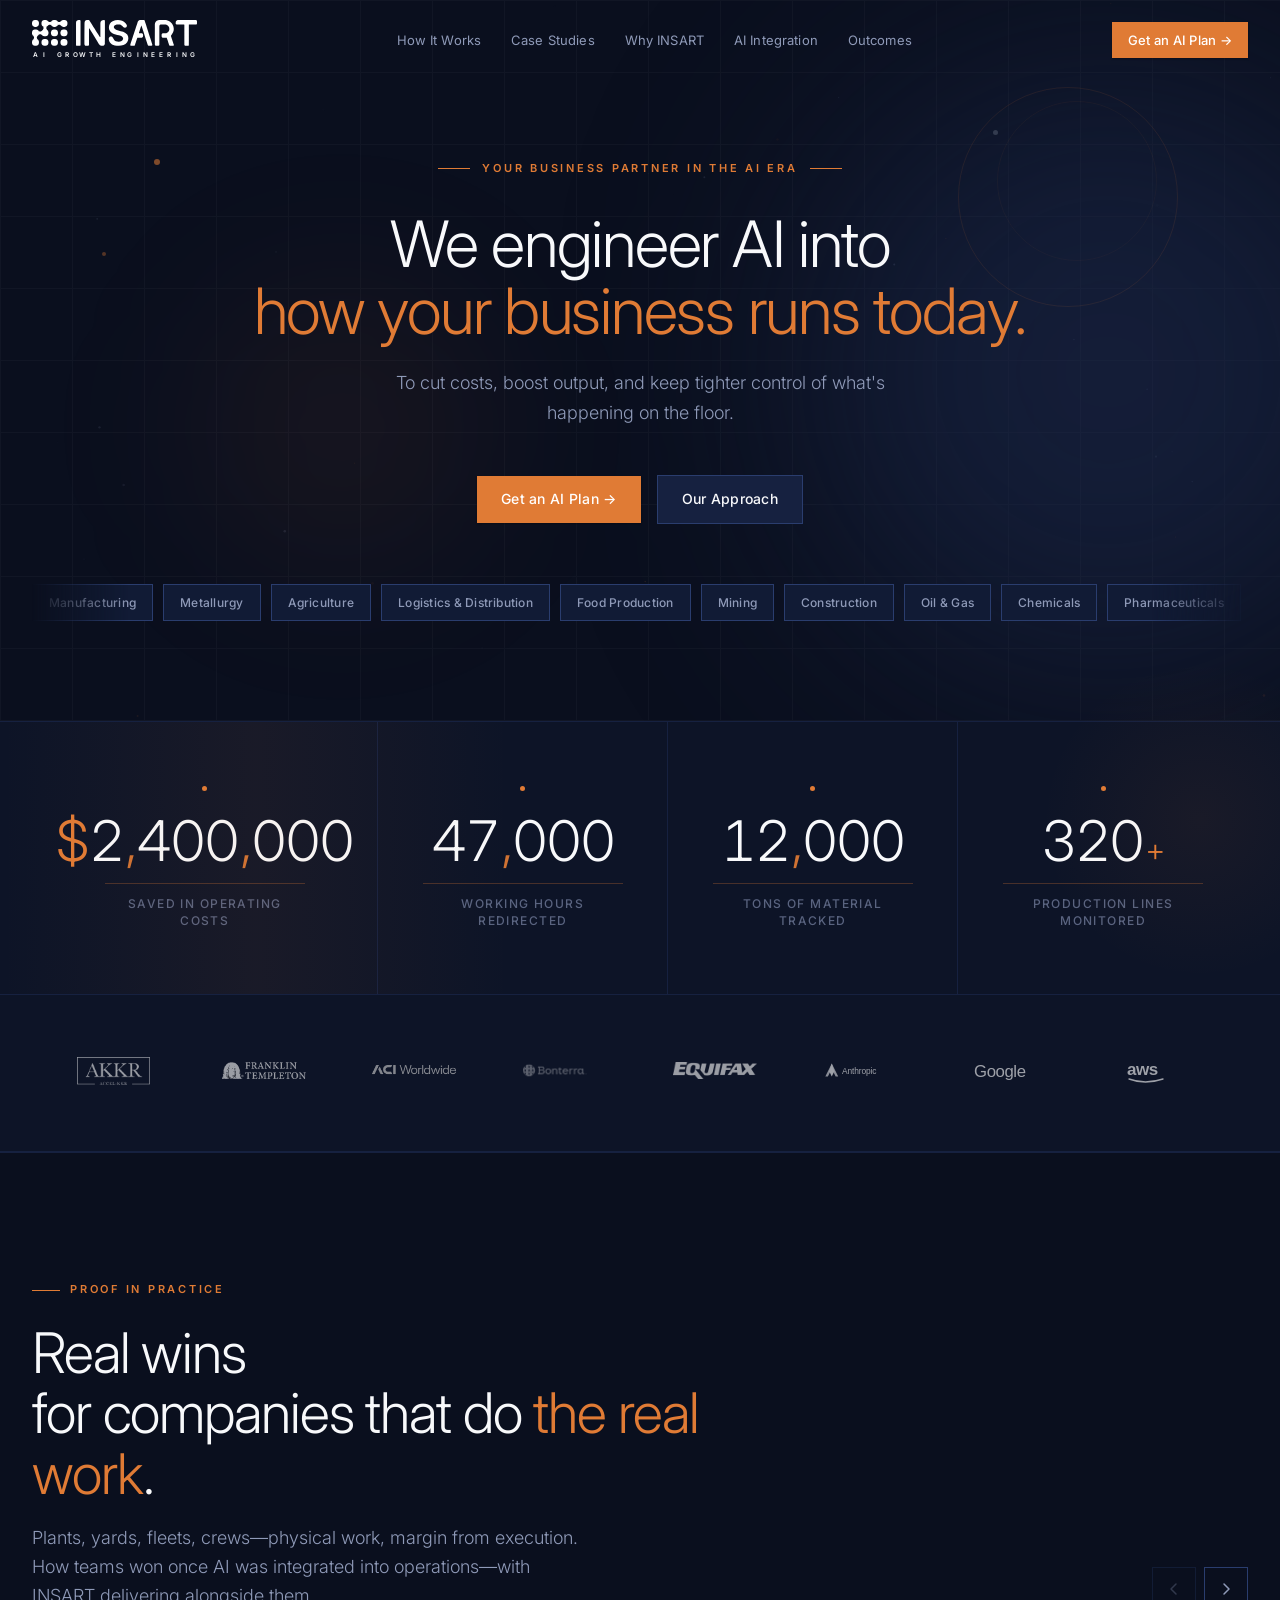
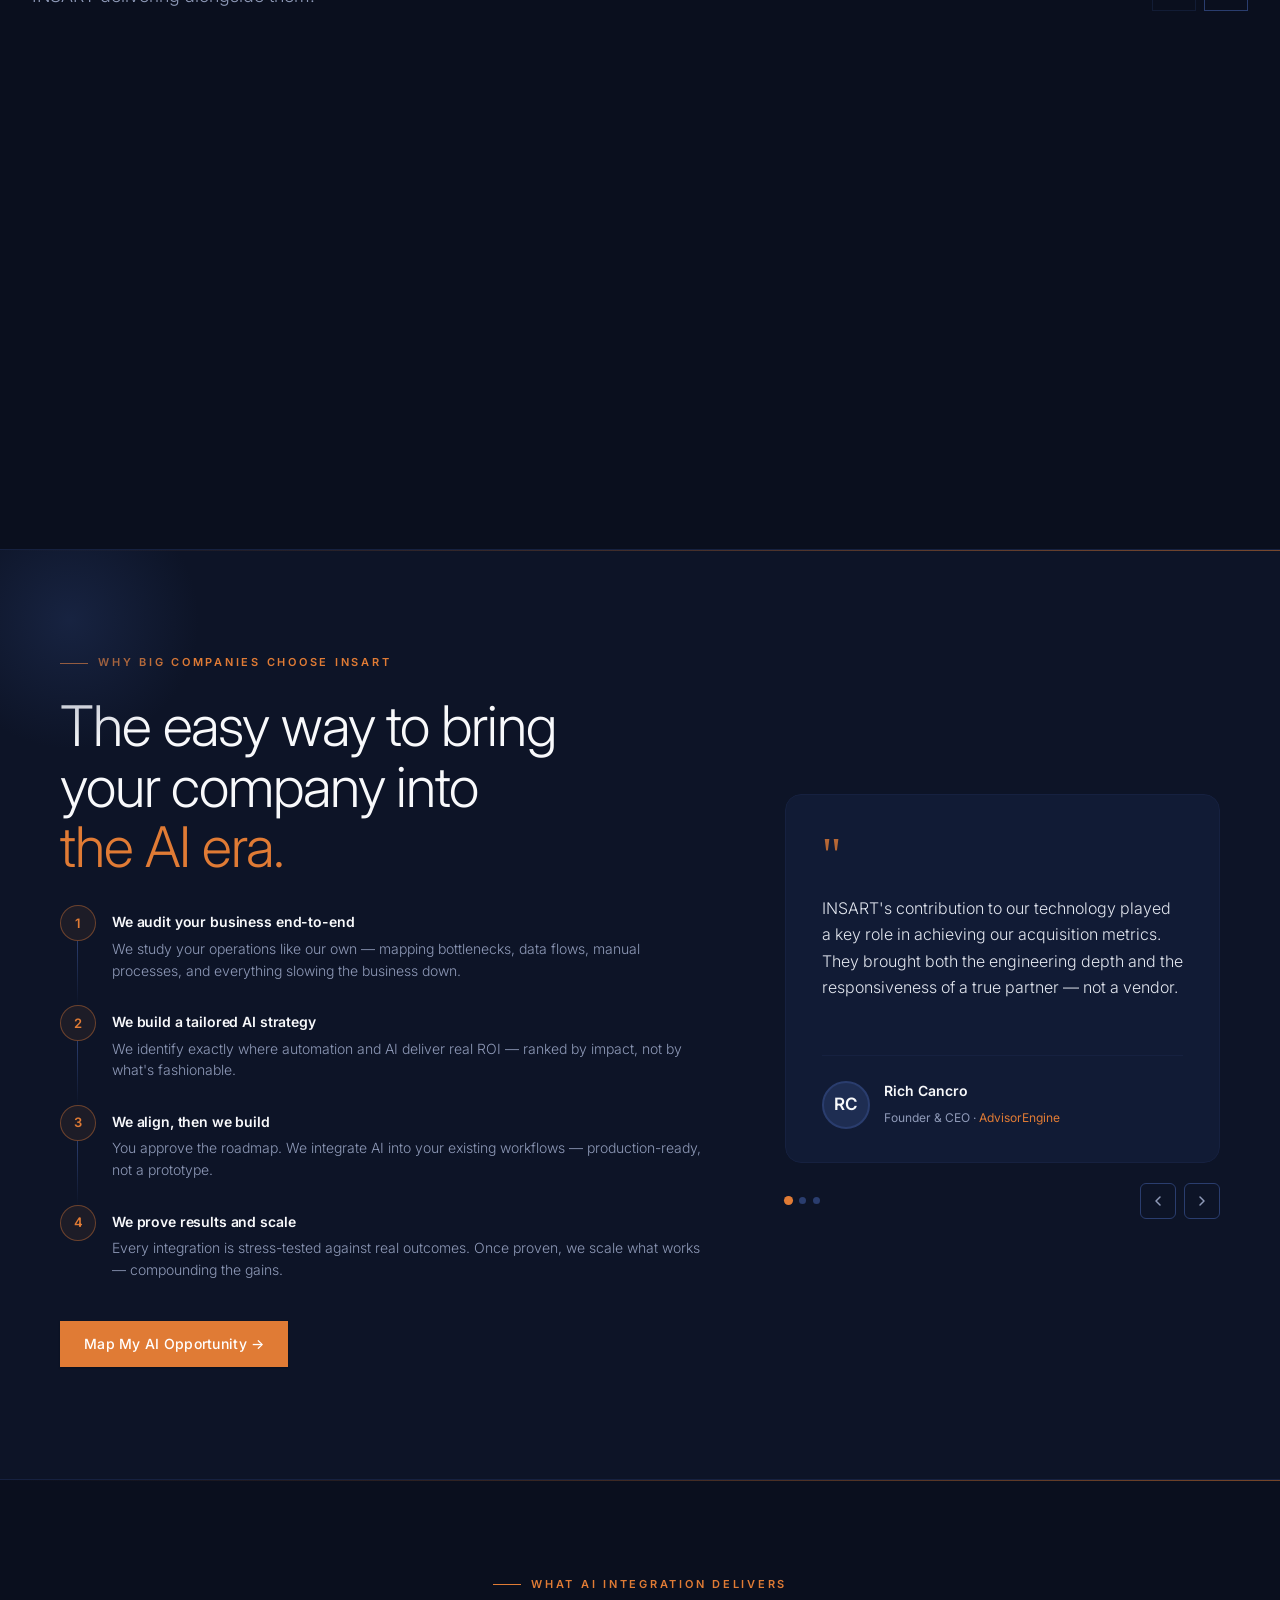
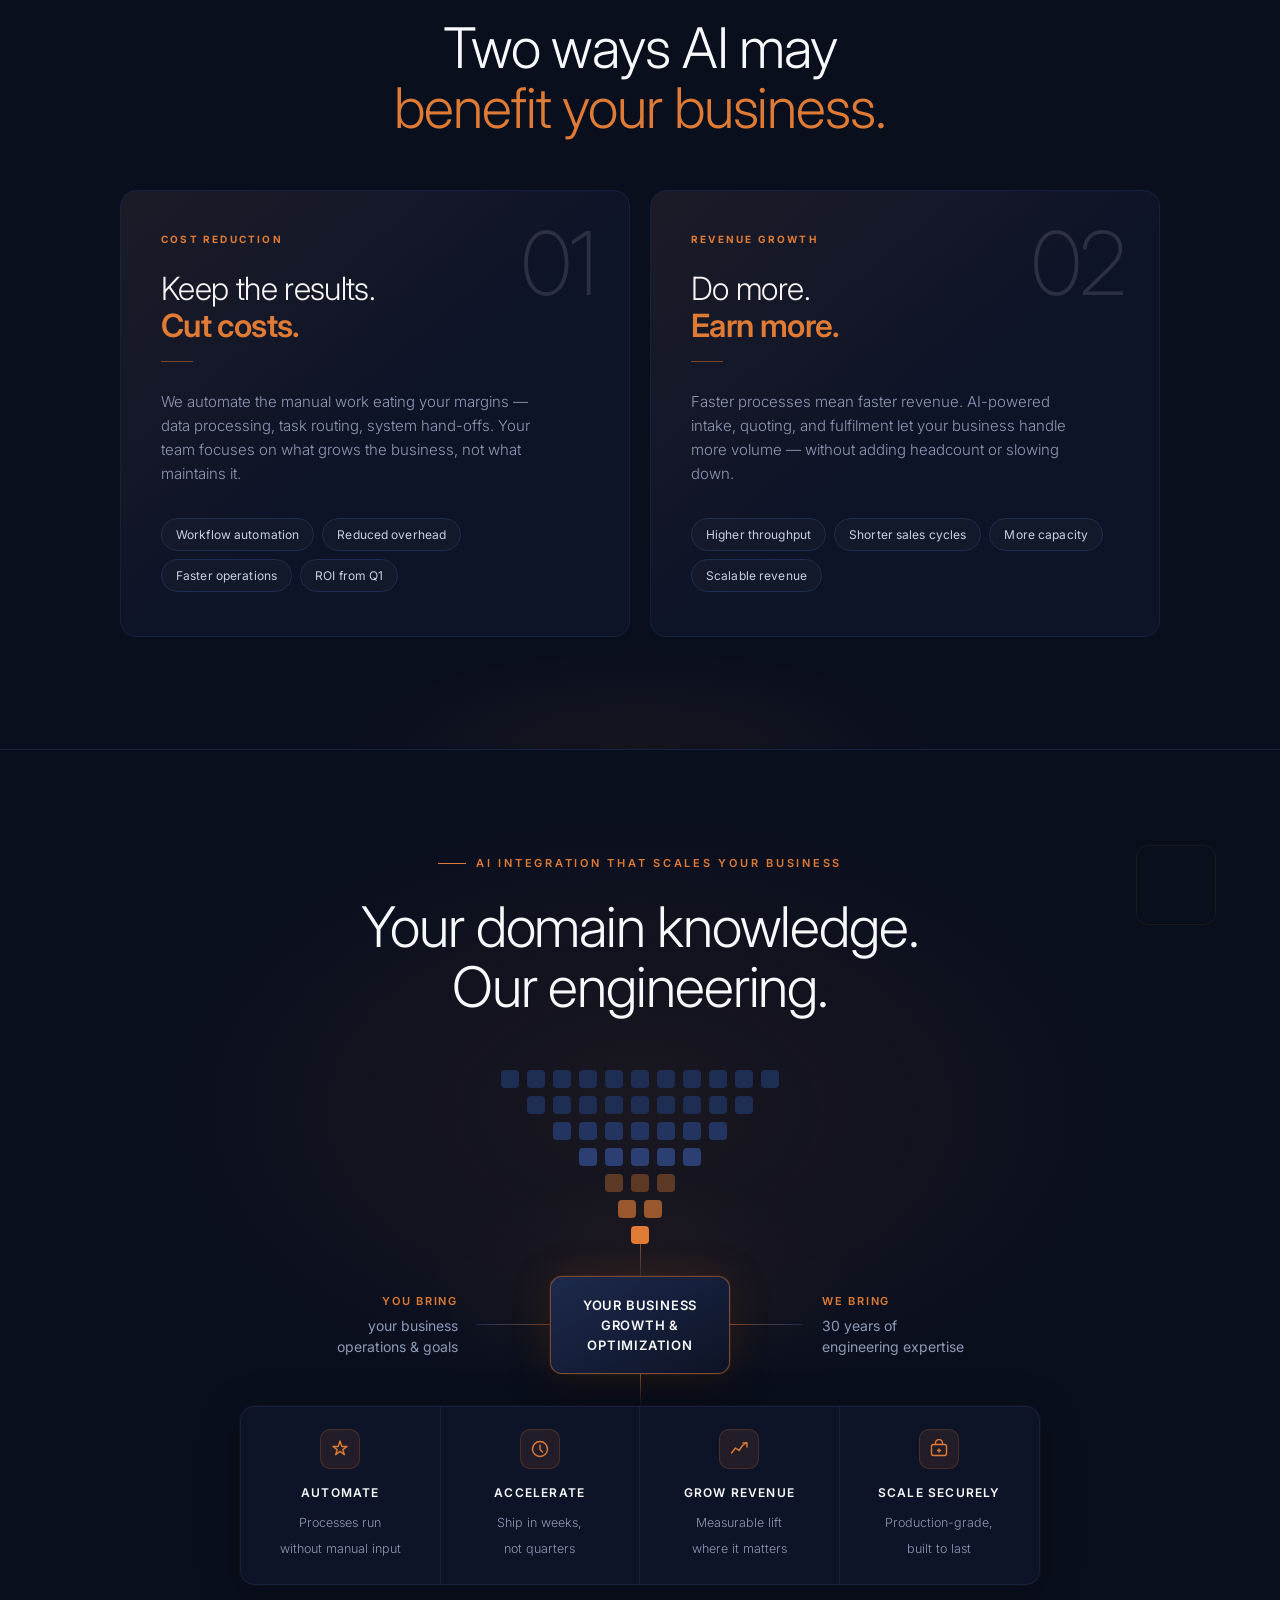
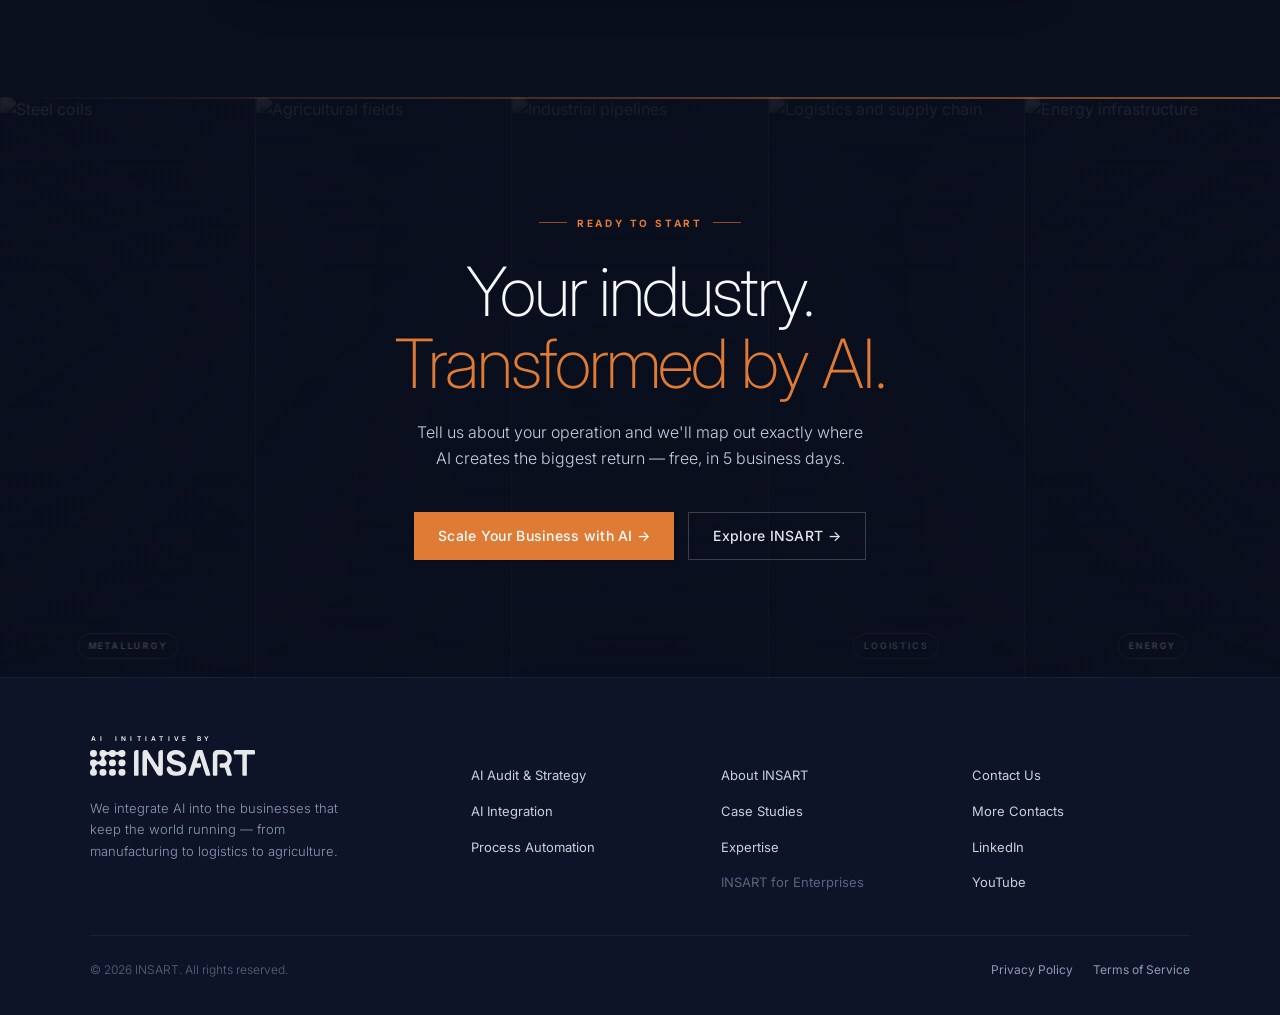
==== commit 1e8dbb00: "Set Web3Forms access key — contact form now mails to b.hlushko@insart.com. Co-authored-by: Cursor <c" ====
--- a/index.html
+++ b/index.html
@@ -2570,7 +2570,7 @@
         <!-- ── Web3Forms: get your free access key at web3forms.com ── -->
         <!-- Enter b.hlushko@insart.com there and paste the key below  -->
         <form class="cmodal-form" id="cmodal-form" action="https://api.web3forms.com/submit" method="POST">
-          <input type="hidden" name="access_key" value="PASTE_YOUR_WEB3FORMS_KEY_HERE"/>
+          <input type="hidden" name="access_key" value="15410c7e-3a46-486a-af13-9348d3be0bd7"/>
           <input type="hidden" name="subject" value="New AI Proposal Request — INSART AI Practice"/>
           <input type="hidden" name="from_name" value="INSART AI Practice Site"/>
           <input type="hidden" name="redirect" value="false"/>
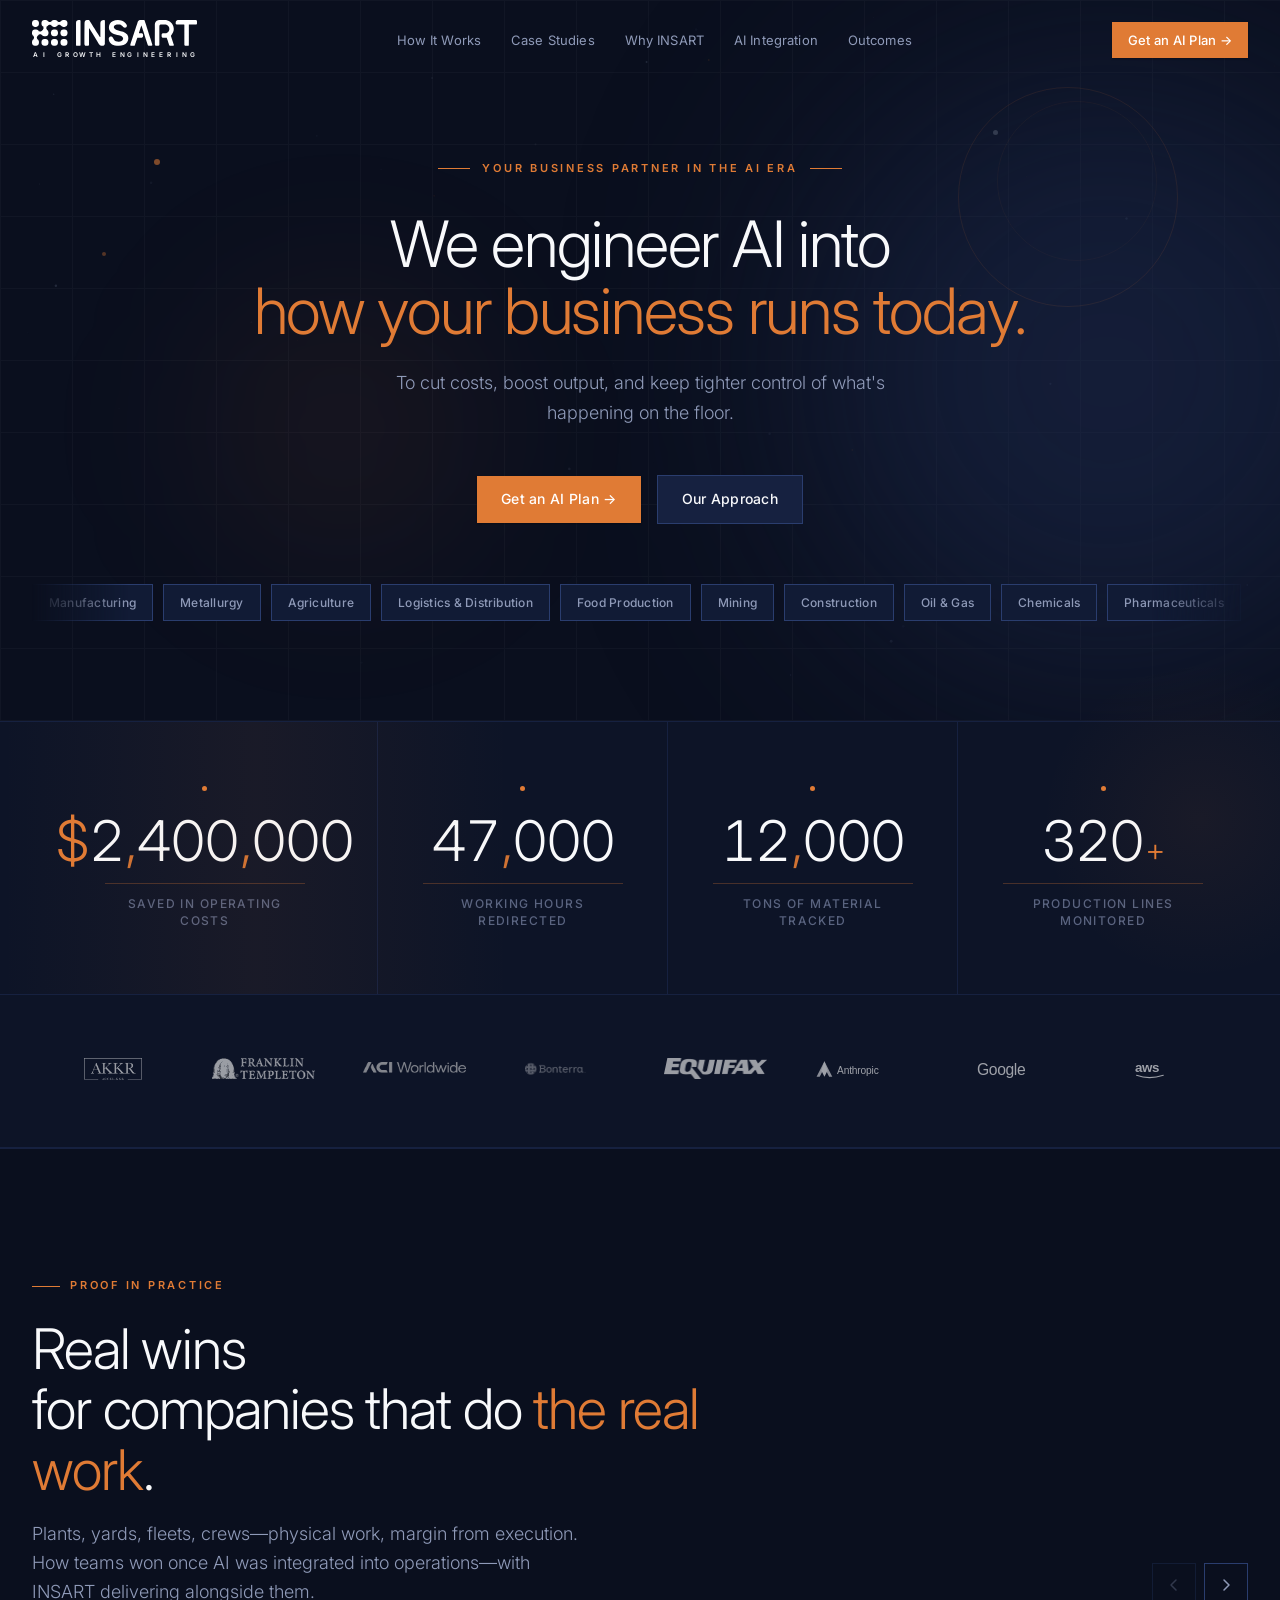
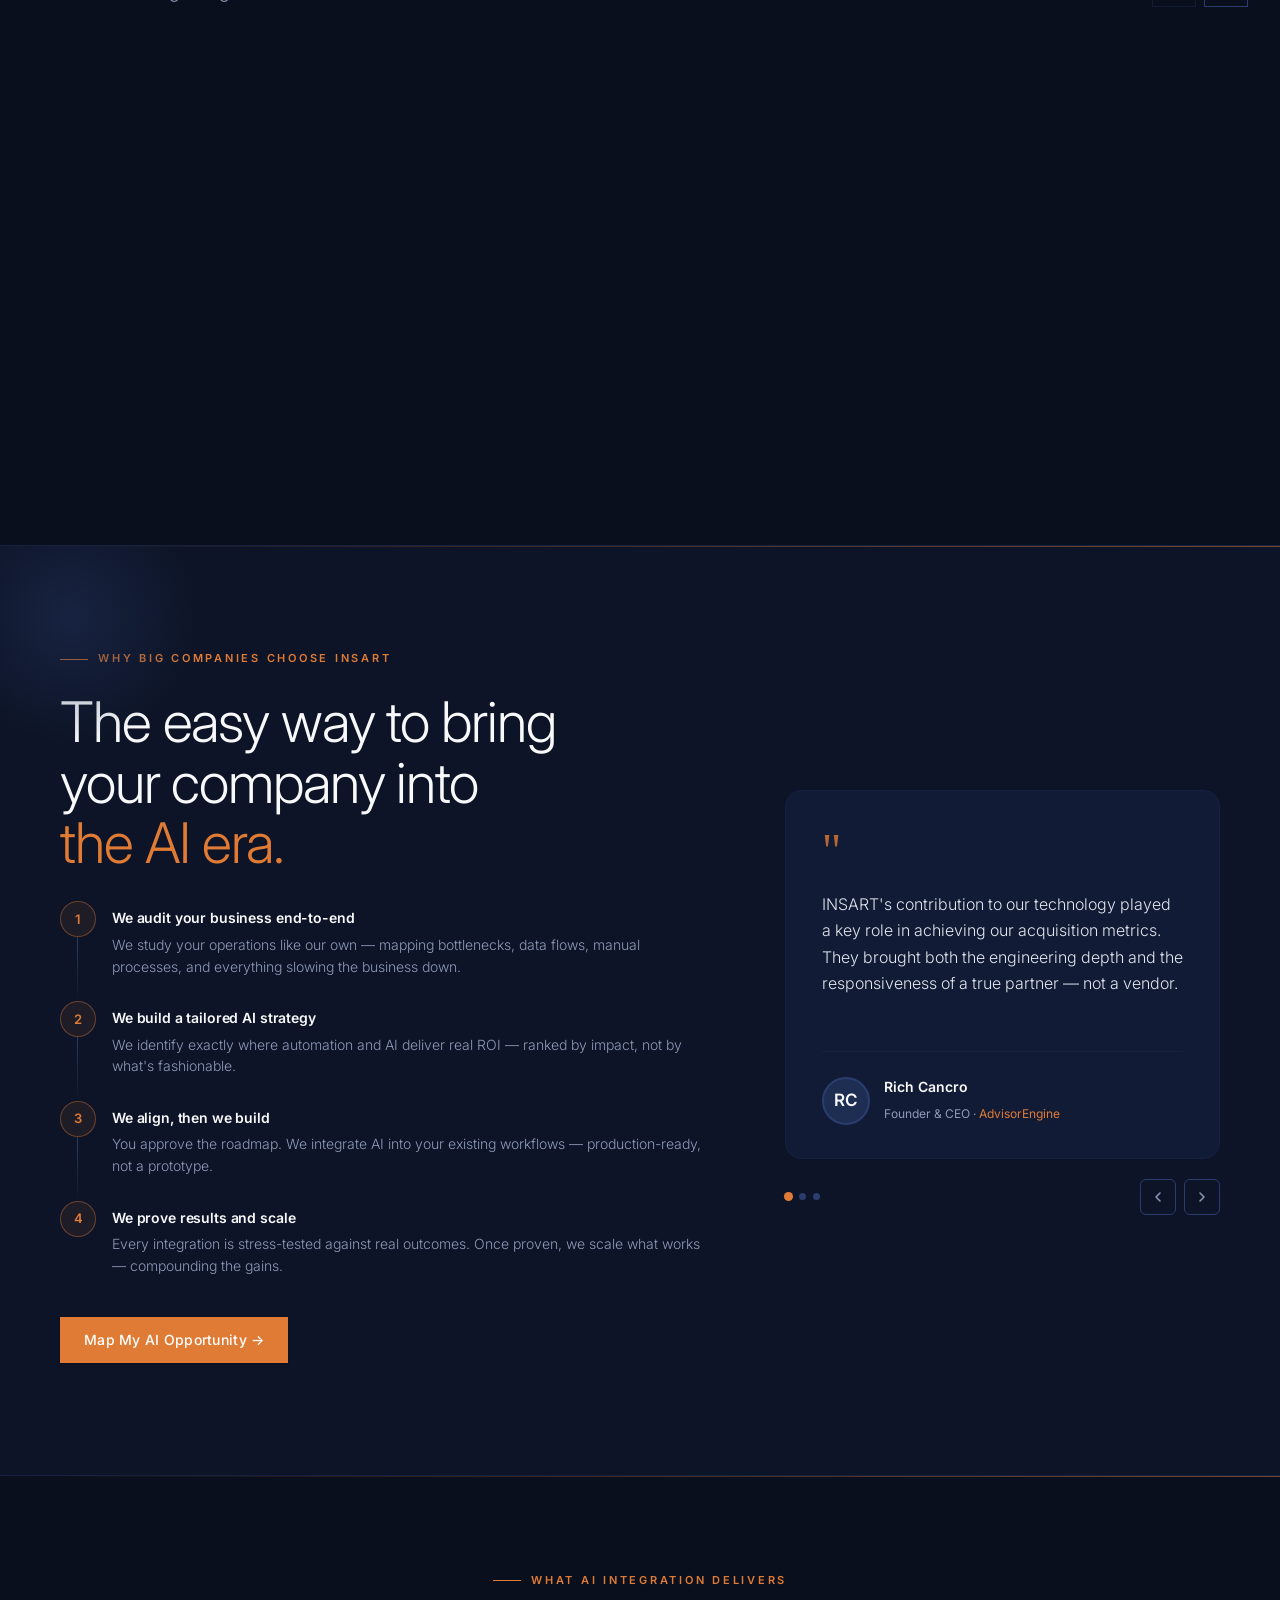
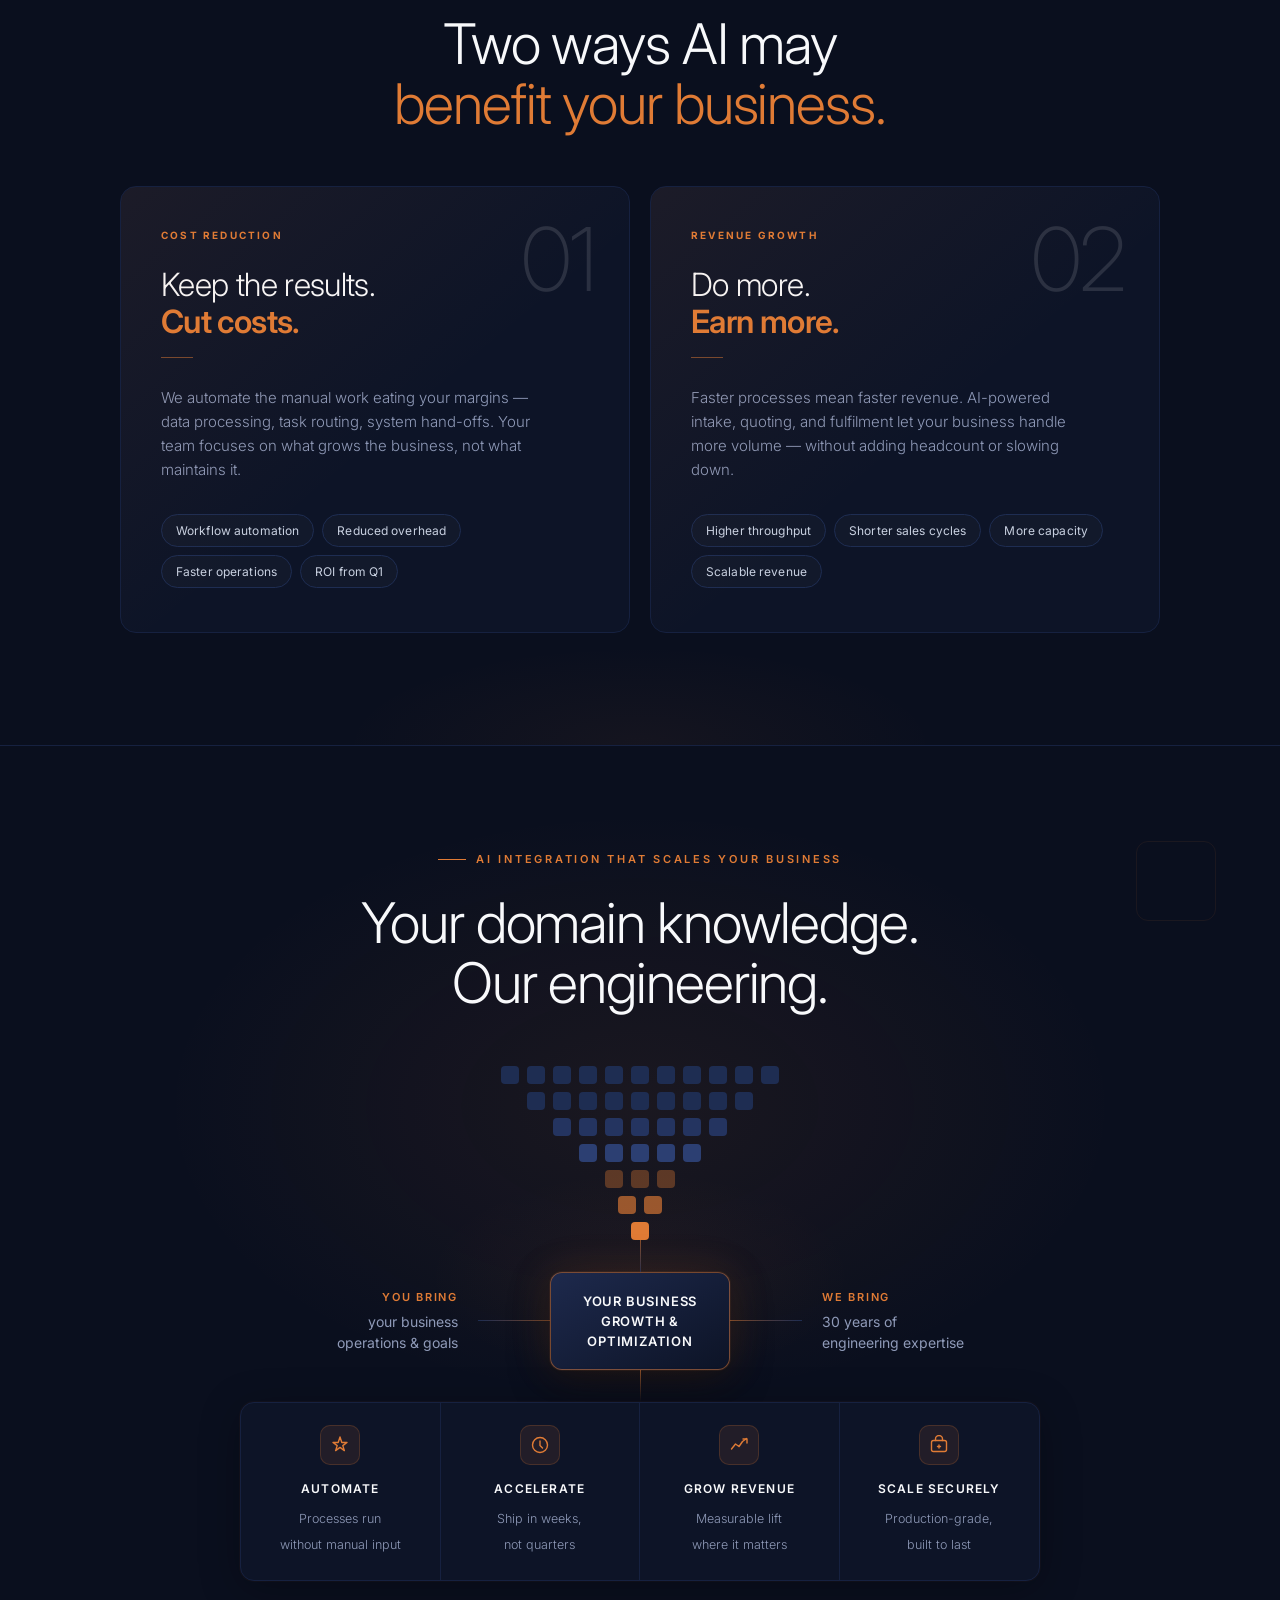
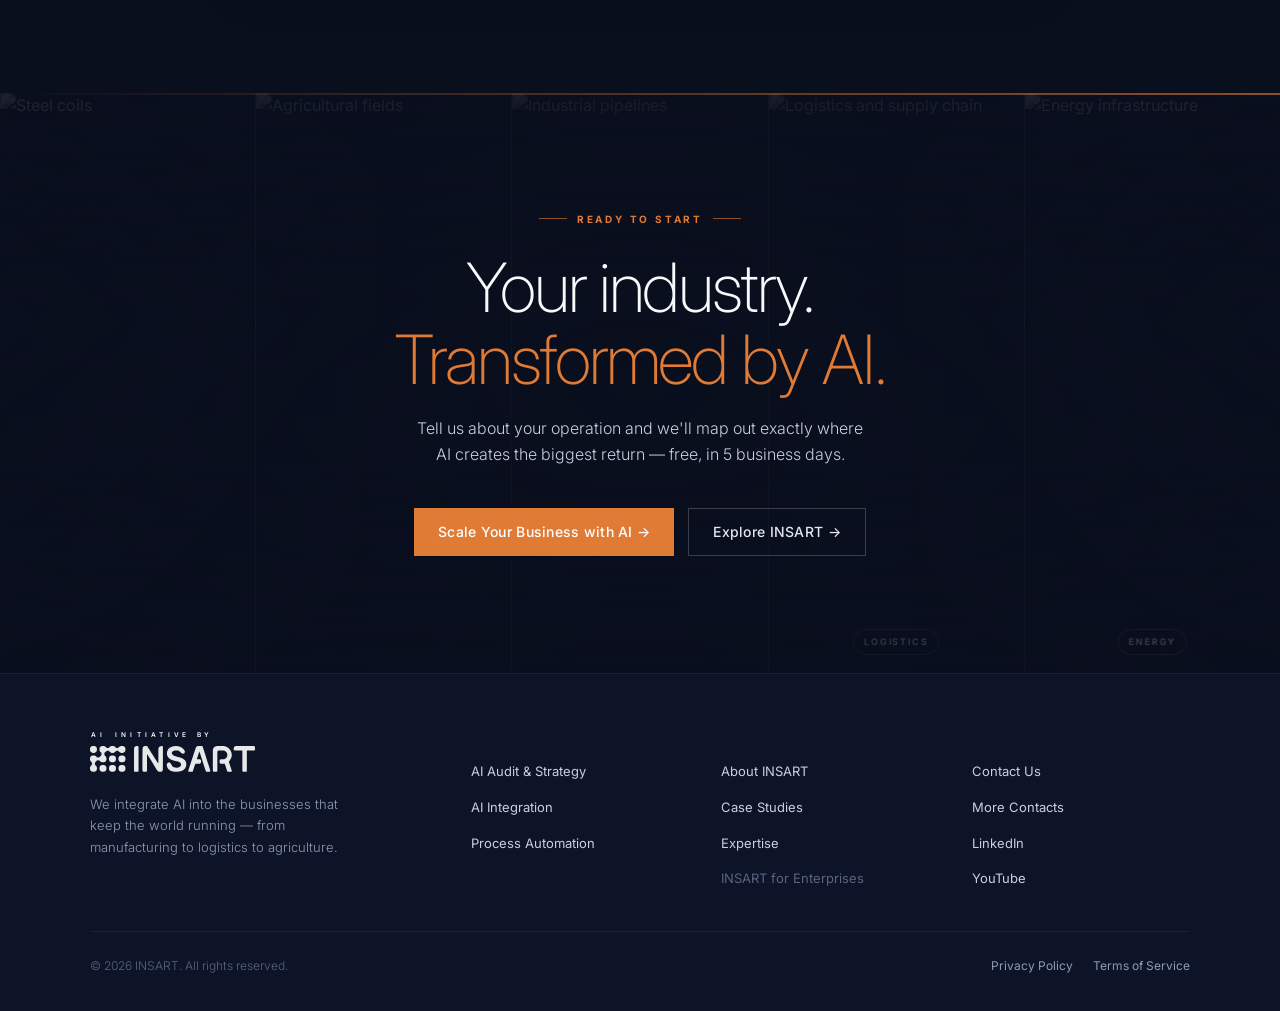
==== commit 28efce96: "Fix mobile horizontal scroll and normalize partner logo heights across all breakpoints. Co-authored-" ====
--- a/index.html
+++ b/index.html
@@ -572,6 +572,7 @@
     .partners {
       border-bottom: 1px solid var(--n700);
       background: var(--bg2);
+      overflow: hidden;
     }
 
     .partners-inner {
@@ -591,10 +592,8 @@
     /* Equal slots: same outer box; inner padding = consistent “air” around every mark */
     .partner-logo {
       width: 100%;
-      max-width: none;
-      min-height: 52px;
-      height: auto;
-      padding: 14px clamp(10px, 1.2vw, 18px);
+      height: 52px;
+      padding: 8px 6px;
       display: flex;
       align-items: center;
       justify-content: center;
@@ -602,6 +601,7 @@
       transition: opacity 0.2s;
       min-width: 0;
       box-sizing: border-box;
+      overflow: hidden;
     }
 
     .partner-logo:hover { opacity: 1; }
@@ -609,13 +609,11 @@
     .partner-logo svg,
     .partner-logo img {
       display: block;
-      max-height: 28px;
+      height: 22px;
       width: auto;
-      /* Cap width so wide marks don’t eat the whole column; keeps spacing even */
-      max-width: min(200px, 100%);
-      height: auto;
+      max-width: 100%;
       object-fit: contain;
-      flex-shrink: 0;
+      flex-shrink: 1;
     }
 
     /* Real PNG logos — composite onto dark bg with detail preserved */
@@ -1626,13 +1624,15 @@
       }
 
       .partner-logo {
-        min-height: 44px;
-        padding: 10px 8px;
+        height: 44px;
+        padding: 6px 4px;
+        overflow: hidden;
       }
 
       .partner-logo svg,
       .partner-logo img {
-        max-height: 22px;
+        height: 18px;
+        width: auto;
         max-width: 100%;
       }
 
@@ -1664,6 +1664,12 @@
       .card-win-num { font-size: 30px; }
       .card-win-num .unit { font-size: 21px; }
       .card-win-sub { font-size: 17px; }
+
+      /* Blanket overflow guard for all sections on tablet/mobile */
+      .stats-strip, .partners, .powerhouse, .testimonials,
+      .two-outcomes, .usecases, .cta-banner {
+        overflow: hidden;
+      }
     }
 
     /* ─── CTA BANNER ─── */
@@ -2319,12 +2325,14 @@
         padding: 24px 16px 28px;
       }
       .partner-logo {
-        min-height: 40px;
-        padding: 8px 6px;
+        height: 40px;
+        padding: 5px 4px;
+        overflow: hidden;
       }
       .partner-logo svg,
       .partner-logo img {
-        max-height: 20px;
+        height: 16px;
+        width: auto;
         max-width: 100%;
       }
       .usecases-inner { padding: 0 16px; }
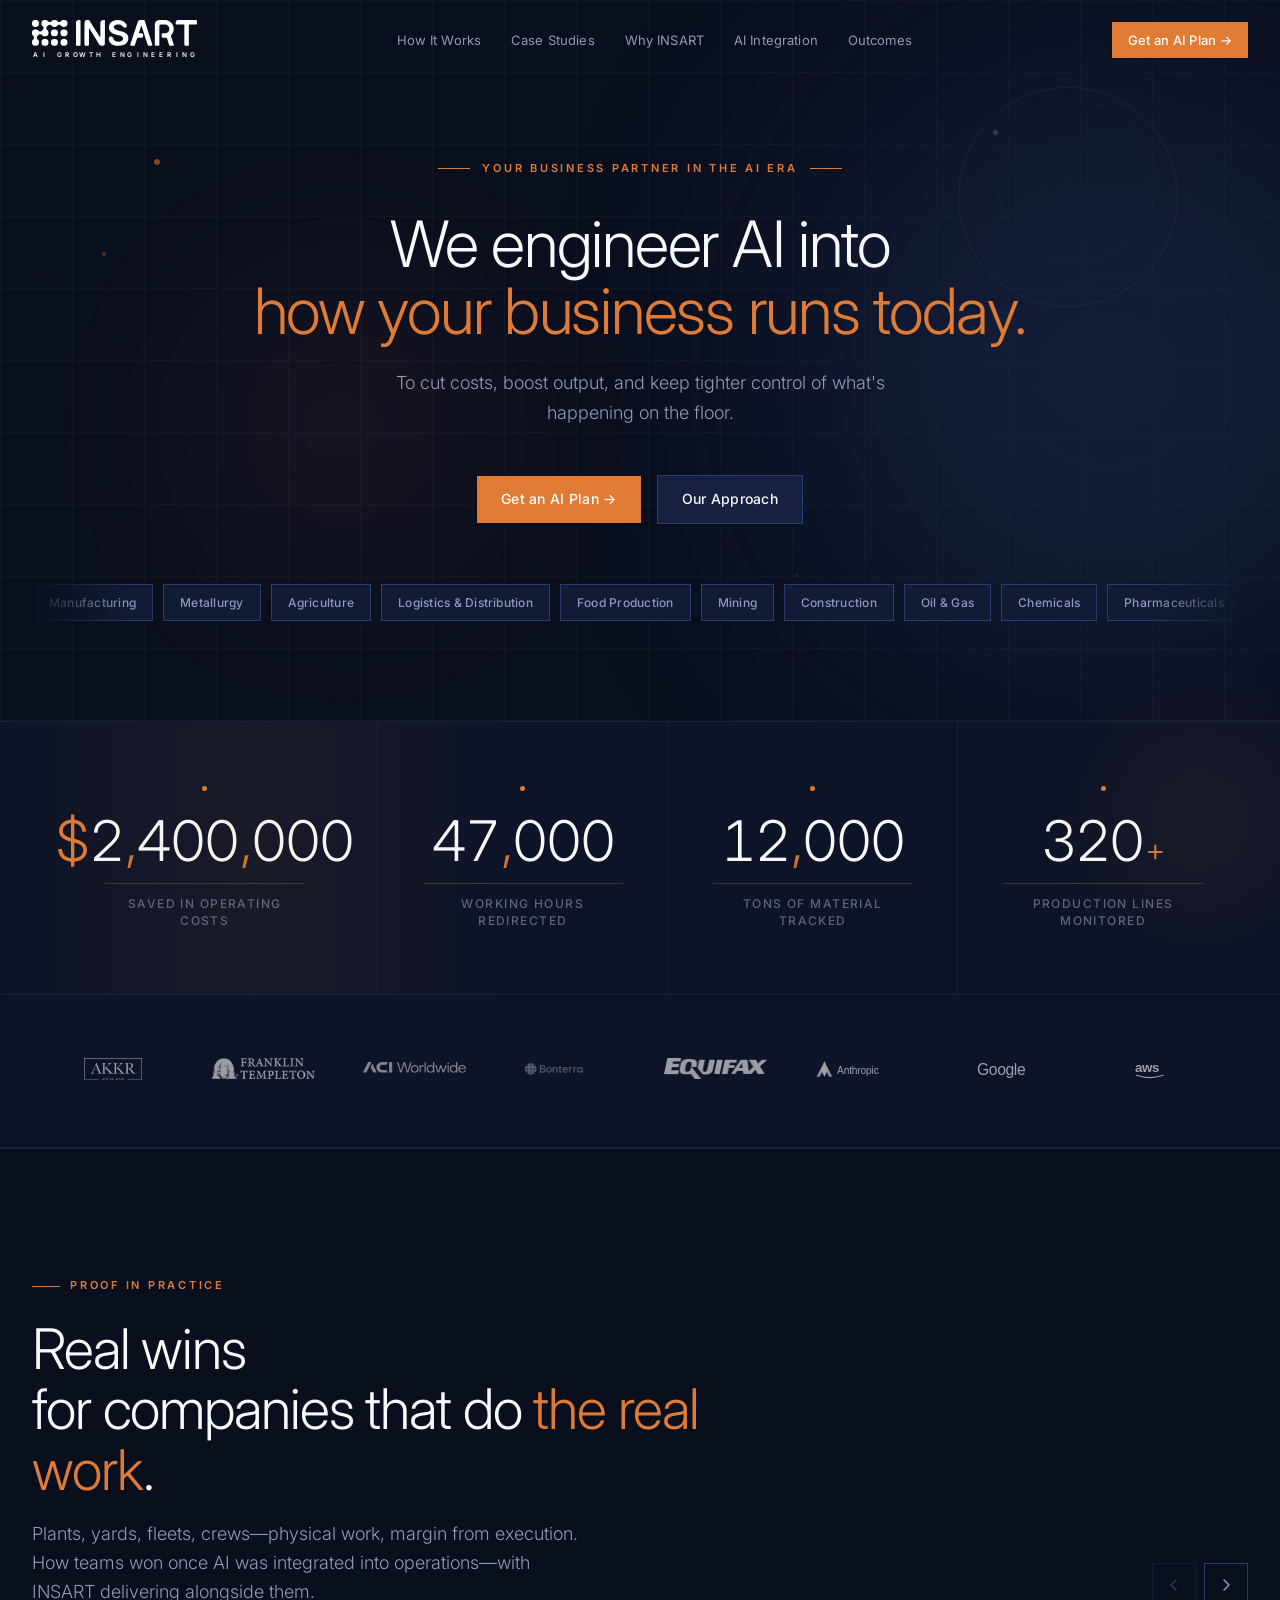
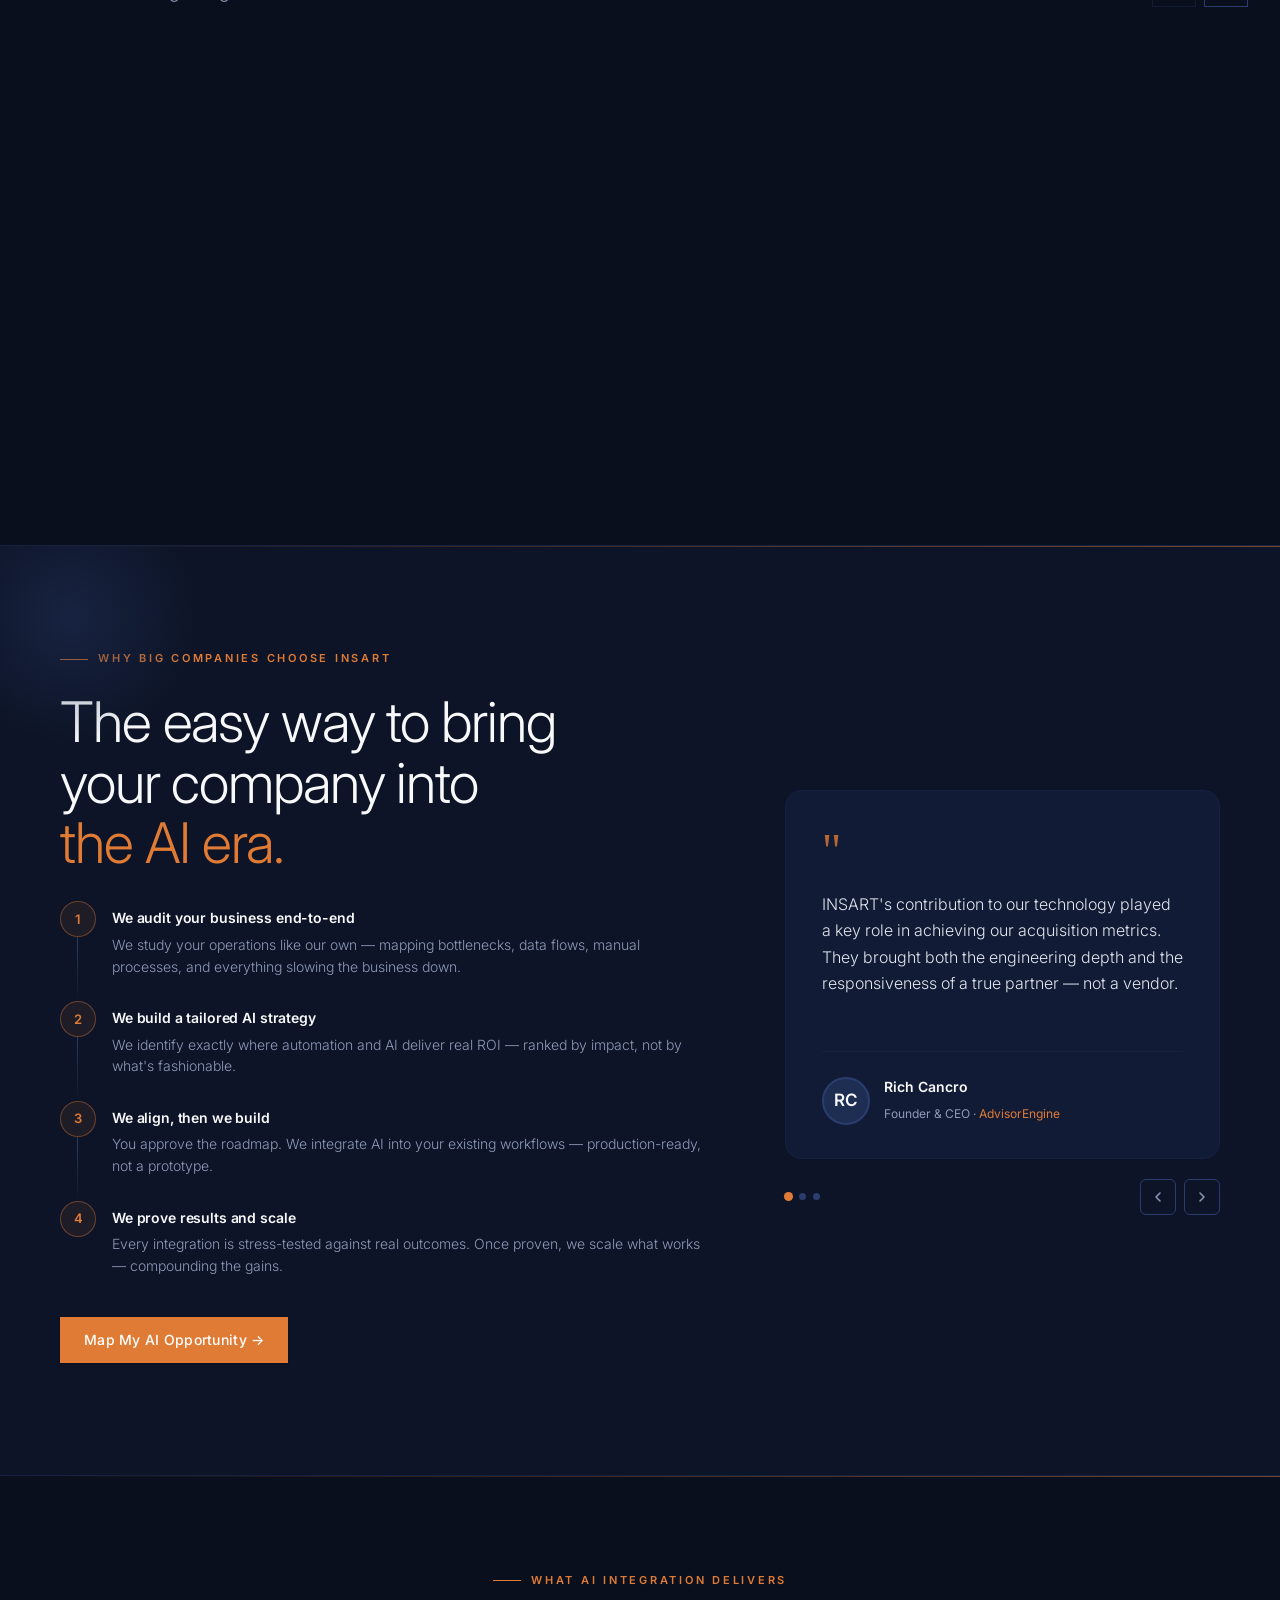
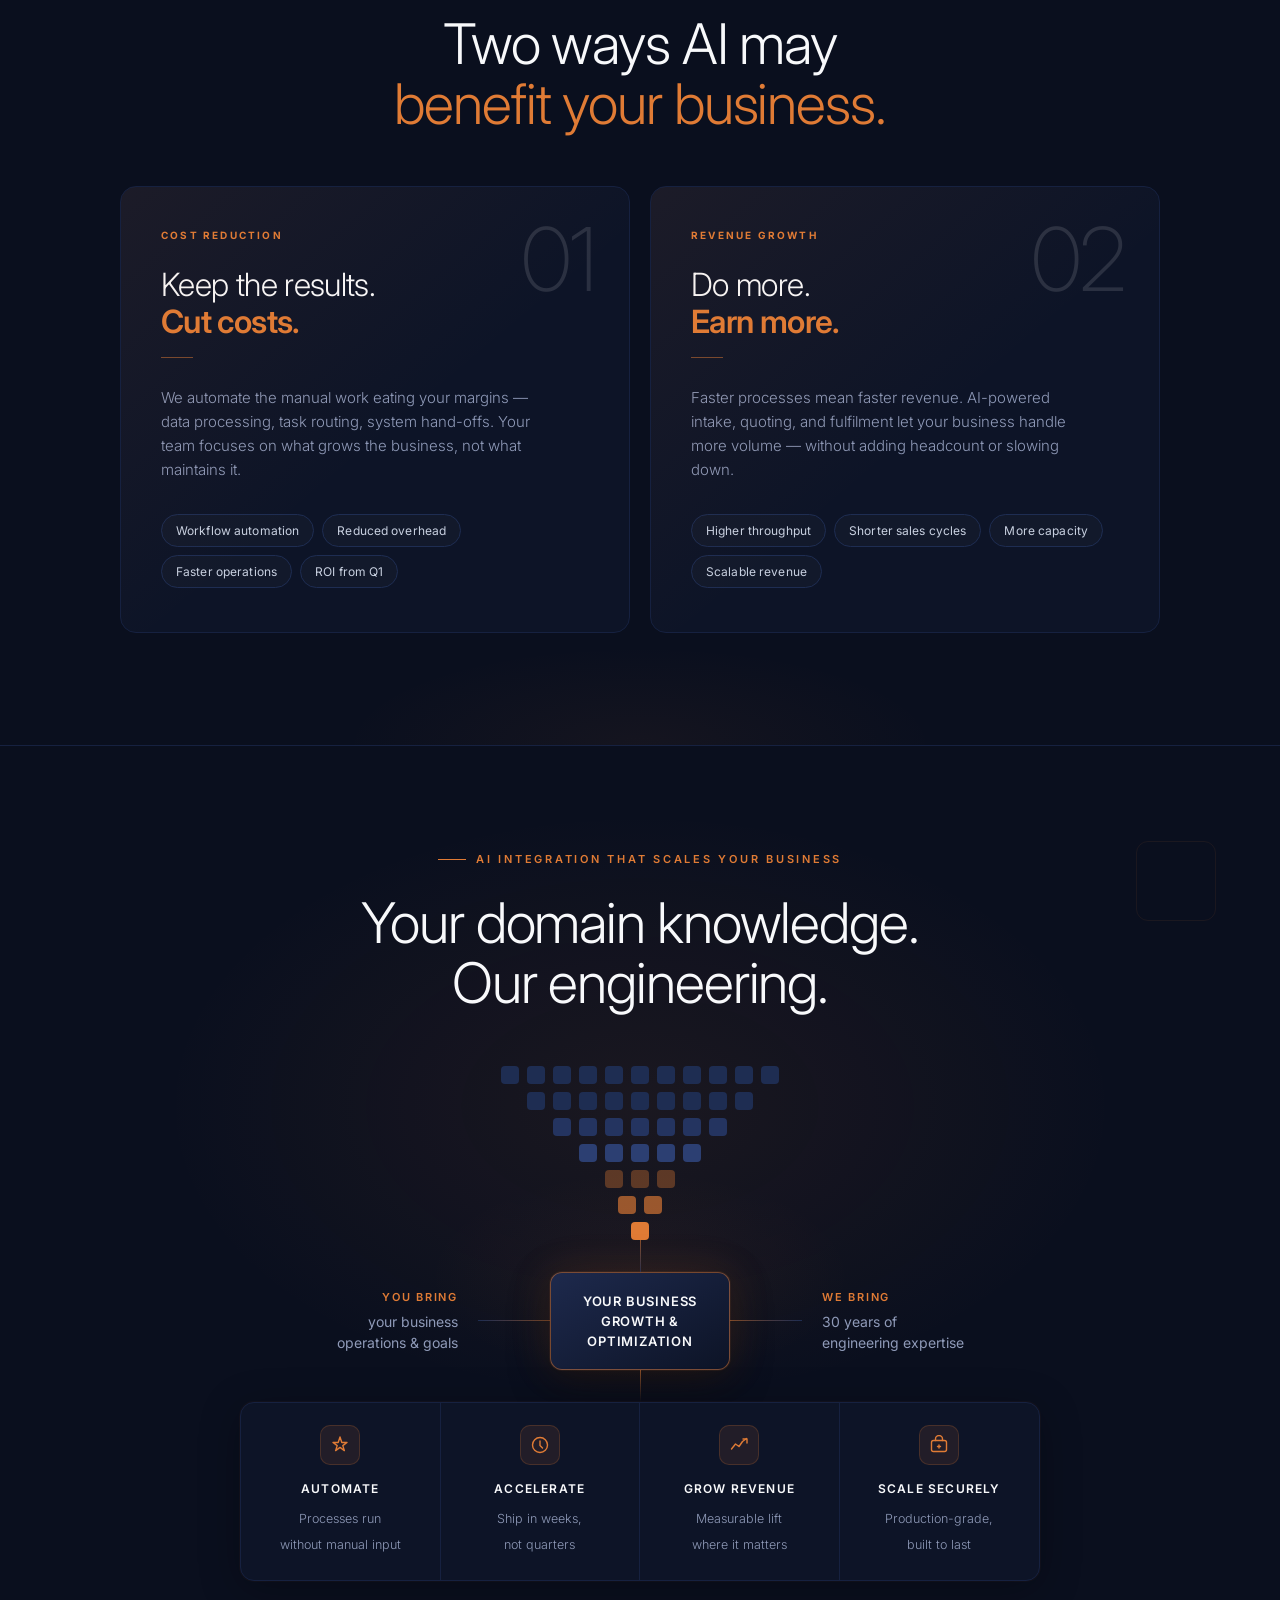
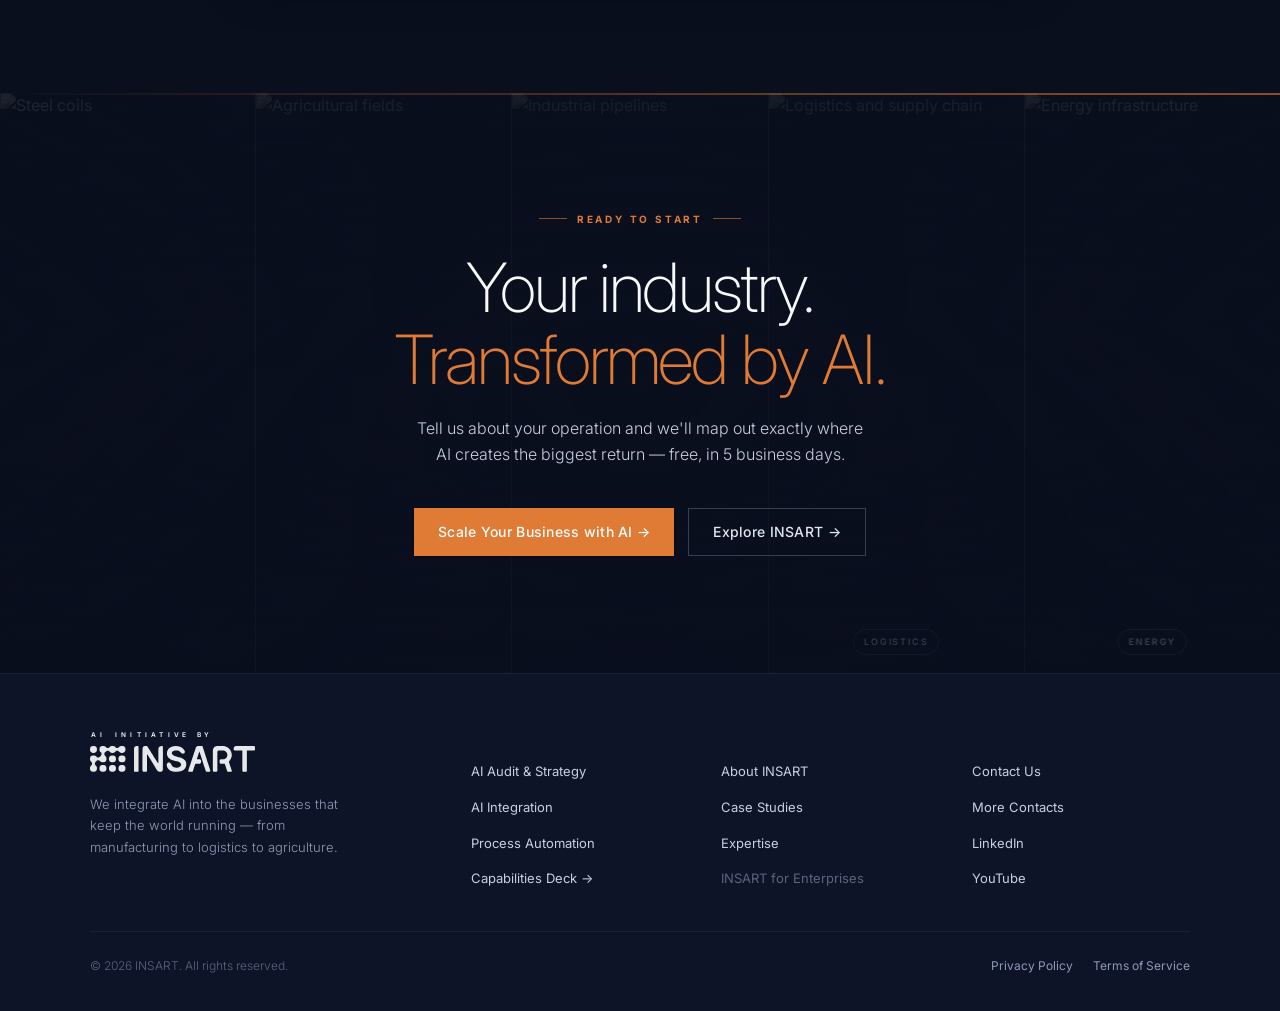
==== commit c94f9e4f: "Add capabilities deck (deck.html) — 17-slide BDR sales presentation with full nav, overview mode, ke" ====
--- a/index.html
+++ b/index.html
@@ -3373,6 +3373,7 @@
           <li><a href="#how-it-works">AI Audit &amp; Strategy</a></li>
           <li><a href="#outcomes">AI Integration</a></li>
           <li><a href="#two-outcomes">Process Automation</a></li>
+          <li><a href="deck.html">Capabilities Deck →</a></li>
         </ul>
       </div>
 
